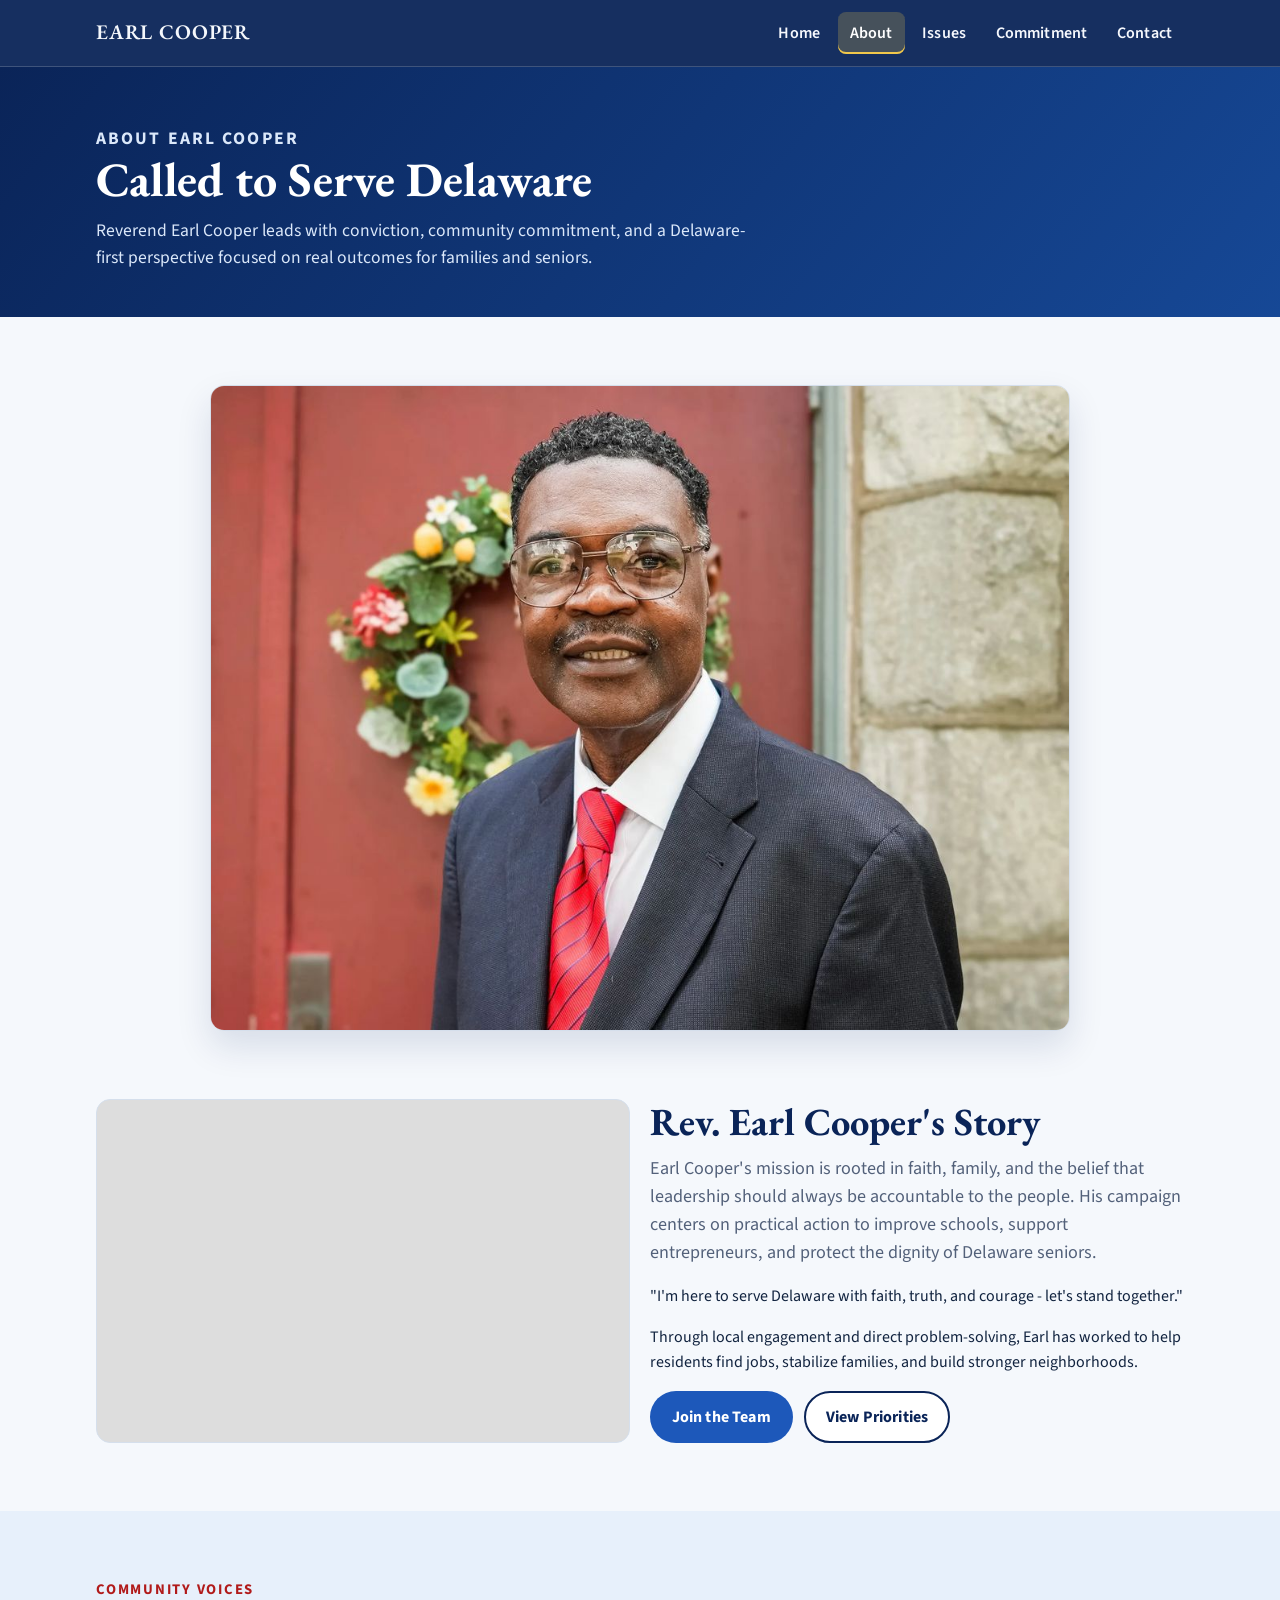
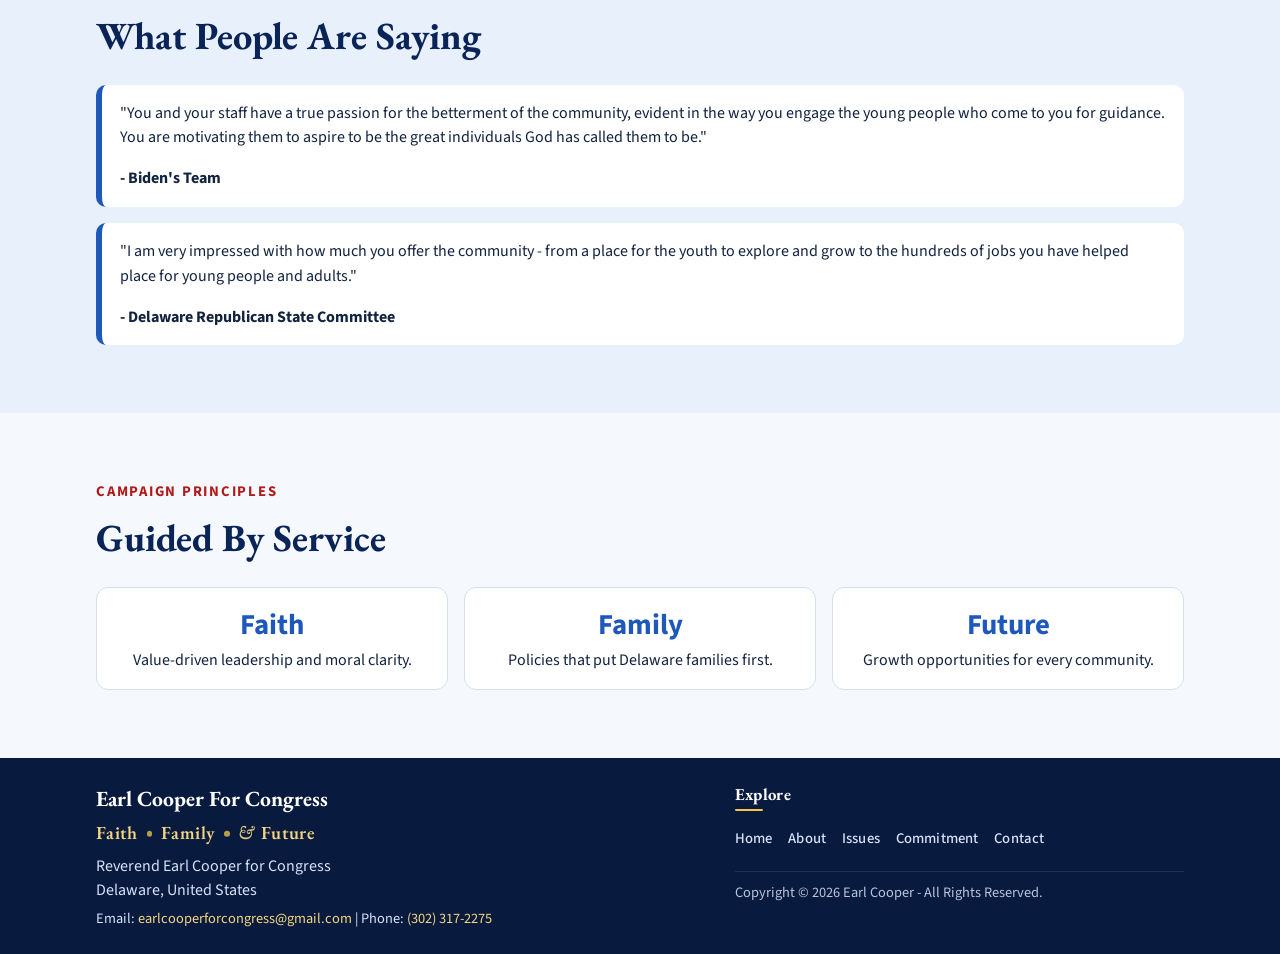
==== about.html @ 54c87af4 "Polish campaign UI hierarchy, nav, and cross-page consistency. Clarify the home hero brand signal, r" ====
<!doctype html>
<html lang="en">
  <head>
    <meta charset="utf-8">
    <meta name="viewport" content="width=device-width, initial-scale=1, viewport-fit=cover">
    <title>About Rev. Earl Cooper | Earl Cooper For Congress</title>
    <meta name="description" content="Learn about Reverend Earl Cooper and his community-driven leadership for Delaware.">
    <link rel="preconnect" href="https://fonts.googleapis.com">
    <link rel="preconnect" href="https://fonts.gstatic.com" crossorigin>
    <link href="https://fonts.googleapis.com/css2?family=EB+Garamond:wght@500;700&family=Source+Sans+3:wght@400;600;700&display=swap" rel="stylesheet">
    <link rel="stylesheet" href="assets/css/main.css?v=20260718">
  </head>
  <body>
    <a class="skip-link" href="#main-content">Skip to content</a>
    <header class="site-header">
      <div class="header-inner">
        <a class="brand" href="index.html">Earl Cooper</a>
        <button class="menu-toggle" type="button" data-menu-toggle aria-expanded="false" aria-controls="primary-nav" aria-label="Open menu">Menu</button>
        <nav class="site-nav" id="primary-nav" data-site-nav aria-label="Primary navigation">
          <ul>
            <li><a data-nav-link href="index.html">Home</a></li>
            <li><a data-nav-link href="about.html">About</a></li>
            <li><a data-nav-link href="issues.html">Issues</a></li>
            <li><a data-nav-link href="commitment.html">Commitment</a></li>
            <li><a data-nav-link href="contact.html">Contact</a></li>
          </ul>
        </nav>
      </div>
    </header>

    <main id="main-content">
      <section class="page-hero">
        <div class="container">
          <p class="eyebrow eyebrow-on-dark">About Earl Cooper</p>
          <h1>Called to Serve Delaware</h1>
          <p>
            Reverend Earl Cooper leads with conviction, community commitment, and a Delaware-first
            perspective focused on real outcomes for families and seniors.
          </p>
        </div>
      </section>

      <section class="section section-photo-highlight">
        <div class="container">
          <figure class="about-photo">
            <img src="assets/img/earl-hero.jpg" alt="Reverend Earl Cooper smiling at a campaign event in Delaware.">
          </figure>
        </div>
      </section>

      <section class="section">
        <div class="container split">
          <div class="image-panel">
            <iframe title="vimeo-player" src="https://player.vimeo.com/video/975505650?h=6923dcb0f4&amp;playsinline=1" width="640" height="360" frameborder="0" referrerpolicy="strict-origin-when-cross-origin" allow="autoplay; fullscreen; picture-in-picture; clipboard-write; encrypted-media; web-share" allowfullscreen></iframe>
          </div>
          <div>
            <h2>Rev. Earl Cooper's Story</h2>
            <p class="lead">
              Earl Cooper's mission is rooted in faith, family, and the belief that leadership should
              always be accountable to the people. His campaign centers on practical action to improve
              schools, support entrepreneurs, and protect the dignity of Delaware seniors.
            </p>
            <p>
              "I'm here to serve Delaware with faith, truth, and courage - let's stand together."
            </p>
            <p>
              Through local engagement and direct problem-solving, Earl has worked to help residents find
              jobs, stabilize families, and build stronger neighborhoods.
            </p>
            <div class="btn-row">
              <a class="btn btn-primary" href="contact.html">Join the Team</a>
              <a class="btn btn-outline" href="issues.html">View Priorities</a>
            </div>
          </div>
        </div>
      </section>

      <section class="section section-alt">
        <div class="container">
          <div class="section-header">
            <p class="eyebrow">Community Voices</p>
            <h2>What People Are Saying</h2>
          </div>
          <div class="quote-list">
            <article class="quote">
              <p>
                "You and your staff have a true passion for the betterment of the community, evident
                in the way you engage the young people who come to you for guidance. You are motivating
                them to aspire to be the great individuals God has called them to be."
              </p>
              <p><strong>- Biden's Team</strong></p>
            </article>
            <article class="quote">
              <p>
                "I am very impressed with how much you offer the community - from a place for the youth
                to explore and grow to the hundreds of jobs you have helped place for young people and adults."
              </p>
              <p><strong>- Delaware Republican State Committee</strong></p>
            </article>
          </div>
        </div>
      </section>

      <section class="section">
        <div class="container">
          <div class="section-header">
            <p class="eyebrow">Campaign Principles</p>
            <h2>Guided By Service</h2>
          </div>
          <div class="stats">
            <div class="stat">
              <strong>Faith</strong>
              Value-driven leadership and moral clarity.
            </div>
            <div class="stat">
              <strong>Family</strong>
              Policies that put Delaware families first.
            </div>
            <div class="stat">
              <strong>Future</strong>
              Growth opportunities for every community.
            </div>
          </div>
        </div>
      </section>
    </main>

    <footer class="site-footer">
      <div class="container footer-grid">
        <div>
          <h2>Earl Cooper For Congress</h2>
          <p class="footer-tagline tagline-wordmark" aria-label="Faith, Family, and Future">
            <span class="tagline-segment">Faith</span><span class="tagline-sep" aria-hidden="true"></span><span class="tagline-segment">Family</span><span class="tagline-sep" aria-hidden="true"></span><span class="tagline-segment"><span class="tagline-amp">&amp;</span> Future</span>
          </p>
          <p>Reverend Earl Cooper for Congress<br>Delaware, United States</p>
          <p class="small">Email: <a href="mailto:earlcooperforcongress@gmail.com">earlcooperforcongress@gmail.com</a> | Phone: <a href="tel:3023172275">(302) 317-2275</a></p>
        </div>
        <div class="footer-explore">
          <h3 class="footer-heading">Explore</h3>
          <nav class="footer-nav" aria-label="Footer">
            <a href="index.html">Home</a>
            <a href="about.html">About</a>
            <a href="issues.html">Issues</a>
            <a href="commitment.html">Commitment</a>
            <a href="contact.html">Contact</a>
          </nav>
          <p class="small footer-copyright">Copyright &copy; <span data-year></span> Earl Cooper - All Rights Reserved.</p>
        </div>
      </div>
    </footer>
    <script src="assets/js/main.js?v=20260718"></script>
  </body>
</html>
---- assets/css/main.css ----
:root {
  --color-navy: #0a2458;
  --color-blue: #1d58ba;
  --color-light-blue: #e7f0fb;
  --color-sky: #c3daef;
  --color-red: #b11a1a;
  --color-gold: #f2c84b;
  --color-ink: #11233f;
  --color-muted: #53617a;
  --color-bg: #f5f8fc;
  --color-surface: #ffffff;
  --color-border: #d5dfec;
  --shadow-soft: 0 16px 35px rgba(10, 36, 88, 0.12);
  --radius: 14px;
  --content-width: 1120px;
  /* Bar height below safe-area; used when header overlays the home video hero */
  --site-header-bar: 3.55rem;
}

*,
*::before,
*::after {
  box-sizing: border-box;
}

html {
  scroll-behavior: smooth;
}

@media (prefers-reduced-motion: reduce) {
  html {
    scroll-behavior: auto;
  }
}

body {
  margin: 0;
  font-family: "Source Sans 3", "Segoe UI", Arial, sans-serif;
  color: var(--color-ink);
  background: var(--color-bg);
  line-height: 1.55;
}

body.nav-open {
  overflow: hidden;
}

img {
  max-width: 100%;
  display: block;
}

a {
  color: var(--color-blue);
}

a:hover,
a:focus-visible {
  color: var(--color-red);
}

h1,
h2,
h3,
h4 {
  font-family: "EB Garamond", Georgia, serif;
  color: var(--color-navy);
  line-height: 1.15;
  margin-top: 0;
}

p {
  margin-top: 0;
}

.skip-link {
  position: absolute;
  left: -9999px;
  top: auto;
}

.skip-link:focus {
  left: 12px;
  top: 12px;
  padding: 10px 14px;
  background: var(--color-navy);
  color: #fff;
  border-radius: 8px;
  z-index: 1000;
}

.site-header {
  position: sticky;
  top: 0;
  z-index: 100;
  width: 100%;
  max-width: 100%;
  background: rgba(10, 36, 88, 0.95);
  backdrop-filter: blur(5px);
  border-bottom: 1px solid rgba(255, 255, 255, 0.18);
}

/* Home: header sits over the video so the hero truly fills the viewport edge-to-edge */
body.page-home .site-header {
  position: fixed;
  left: 0;
  right: 0;
  top: 0;
  padding-top: env(safe-area-inset-top, 0px);
}

body.page-home main {
  padding-top: 0;
}

body.page-home .video-hero-inner {
  padding-top: calc(env(safe-area-inset-top, 0px) + var(--site-header-bar));
}

.header-inner {
  position: relative;
  width: min(100%, var(--content-width));
  margin: 0 auto;
  padding: 0.75rem 1rem;
  display: flex;
  align-items: center;
  justify-content: space-between;
  gap: 1rem;
}

.brand {
  color: #f5f8fc;
  text-decoration: none;
  font-family: "EB Garamond", Georgia, serif;
  font-size: 1.3rem;
  font-weight: 600;
  letter-spacing: 0.04em;
  text-transform: uppercase;
  padding: 0.15rem 0;
  border-bottom: 2px solid transparent;
  transition:
    border-color 160ms ease-out,
    color 160ms ease-out,
    opacity 160ms ease-out;
}

.brand:hover,
.brand:focus-visible {
  color: #ffffff;
  border-bottom-color: rgba(245, 214, 128, 0.9);
  outline: none;
  opacity: 0.95;
}

.menu-toggle {
  display: none;
  border: 1px solid rgba(255, 255, 255, 0.3);
  background: rgba(255, 255, 255, 0.1);
  color: #fff;
  padding: 0.55rem 0.9rem;
  min-height: 2.75rem;
  min-width: 2.75rem;
  border-radius: 8px;
  font: inherit;
  font-weight: 600;
  cursor: pointer;
  transition:
    background-color 160ms ease,
    border-color 160ms ease;
}

.menu-toggle:hover,
.menu-toggle:focus-visible {
  background: rgba(255, 255, 255, 0.2);
  border-color: rgba(255, 255, 255, 0.55);
  outline: none;
}

.menu-toggle:focus-visible {
  outline: 2px solid var(--color-gold);
  outline-offset: 2px;
}

.site-nav ul {
  margin: 0;
  padding: 0;
  list-style: none;
  display: flex;
  gap: 0.35rem;
  flex-wrap: wrap;
}

.site-nav a {
  color: #f6f8fd;
  text-decoration: none;
  padding: 0.55rem 0.75rem;
  min-height: 2.5rem;
  display: inline-flex;
  align-items: center;
  border-radius: 8px;
  font-weight: 600;
  letter-spacing: 0.01em;
  transition: background-color 160ms ease, color 160ms ease;
}

.site-nav a:hover,
.site-nav a:focus-visible {
  background: rgba(255, 255, 255, 0.18);
  color: #fff;
  outline: none;
}

.site-nav a:focus-visible {
  outline: 2px solid var(--color-gold);
  outline-offset: 2px;
}

.site-nav a[aria-current="page"] {
  background: rgba(242, 200, 75, 0.22);
  color: #fff;
  box-shadow: inset 0 -2px 0 var(--color-gold);
}

.container {
  width: min(100%, var(--content-width));
  margin: 0 auto;
  padding: 0 1rem;
}

.video-hero {
  position: relative;
  min-height: 100vh;
  min-height: 100dvh;
  display: grid;
  place-items: center;
  overflow: hidden;
  isolation: isolate;
  color: #fff;
  background: linear-gradient(140deg, rgba(6, 20, 50, 0.78), rgba(10, 38, 82, 0.56) 46%, rgba(118, 26, 26, 0.44));
}

.video-hero.is-fallback {
  background:
    linear-gradient(140deg, rgba(6, 20, 50, 0.72), rgba(10, 38, 82, 0.5) 46%, rgba(118, 26, 26, 0.38)),
    url("https://img1.wsimg.com/isteam/ip/7aca911b-c59e-40e2-817f-d52fc576a9c3/DSC01119.jpeg/:/rs=w:1800,h:1100") center 24%/cover no-repeat;
}

.video-hero-media-stack {
  position: absolute;
  inset: 0;
  width: 100%;
  height: 100%;
  z-index: 0;
  transform: translate3d(0, var(--video-hero-parallax-y, 0px), 0) scale(1.28);
  transform-origin: center center;
  will-change: transform;
  backface-visibility: hidden;
}

.video-hero-media-stack .video-hero-media {
  position: absolute;
  inset: 0;
  width: 100%;
  height: 100%;
  object-fit: cover;
  object-position: center 26%;
  opacity: 0;
  transition: opacity 520ms ease-in-out;
  pointer-events: none;
}

.video-hero-media-stack .video-hero-media.is-hero-base {
  z-index: 1;
}

.video-hero-media-stack .video-hero-media.is-hero-top {
  z-index: 2;
}

.video-hero-media-stack .video-hero-media.is-hero-visible {
  opacity: 1;
}

.video-hero-overlay {
  position: absolute;
  inset: 0;
  background:
    linear-gradient(
      180deg,
      rgba(6, 16, 40, 0.72) 0%,
      rgba(8, 24, 56, 0.55) 38%,
      rgba(10, 28, 62, 0.78) 100%
    ),
    linear-gradient(140deg, rgba(6, 20, 50, 0.55), rgba(118, 26, 26, 0.35) 72%);
}

.video-hero-inner {
  position: relative;
  z-index: 1;
  width: min(100%, 920px);
  padding: 0 1rem 1.5rem;
  text-align: center;
}

.video-hero-name {
  margin: 0 0 0.35rem;
  font-family: "EB Garamond", Georgia, serif;
  font-size: clamp(2.85rem, 9vw, 5.4rem);
  font-weight: 700;
  line-height: 0.95;
  letter-spacing: 0.01em;
  color: #ffffff;
  text-shadow:
    0 2px 4px rgba(9, 20, 46, 0.65),
    0 14px 40px rgba(0, 0, 0, 0.45);
}

.video-hero-office {
  margin: 0 0 1rem;
  font-family: "Source Sans 3", "Segoe UI", Arial, sans-serif;
  font-size: clamp(0.95rem, 2vw, 1.15rem);
  font-weight: 700;
  letter-spacing: 0.14em;
  text-transform: uppercase;
  color: #f5d680;
  text-shadow: 0 1px 3px rgba(9, 20, 46, 0.55);
}

.video-hero-tagline {
  margin: 0 0 0.75rem;
  font-family: "EB Garamond", Georgia, serif;
  font-size: clamp(1.45rem, 3.2vw, 2.05rem);
  font-weight: 600;
  line-height: 1.2;
  letter-spacing: 0.02em;
  color: #fff8dc;
  text-shadow: 0 2px 8px rgba(9, 20, 46, 0.5);
}

.video-hero-subtitle {
  margin: 0 auto;
  max-width: 36rem;
  color: #e3ecfc;
  font-size: clamp(1.02rem, 2vw, 1.2rem);
  line-height: 1.5;
  text-shadow: 0 1px 4px rgba(9, 20, 46, 0.45);
}

.video-hero-actions {
  justify-content: center;
  margin-top: 1.5rem;
  gap: 0.85rem;
}

@media (prefers-reduced-motion: reduce) {
  .video-hero-media-stack .video-hero-media {
    transition: none;
  }
}

.hero {
  position: relative;
  color: #fff;
  background:
    linear-gradient(130deg, rgba(9, 30, 68, 0.95) 0%, rgba(14, 52, 111, 0.92) 55%, rgba(177, 26, 26, 0.78) 100%);
}

.hero-inner {
  width: min(100%, var(--content-width));
  margin: 0 auto;
  padding: 4.2rem 1rem 4rem;
  display: grid;
  grid-template-columns: 1.4fr 1fr;
  gap: 2rem;
  align-items: end;
}

.hero h1 {
  color: #fff;
  font-size: clamp(2rem, 4vw, 3.4rem);
  margin-bottom: 1rem;
}

.hero p {
  font-size: clamp(1rem, 1.8vw, 1.3rem);
  max-width: 42rem;
}

.hero-panel {
  background: rgba(9, 24, 53, 0.75);
  border: 1px solid rgba(255, 255, 255, 0.25);
  padding: 1.2rem;
  border-radius: var(--radius);
  box-shadow: var(--shadow-soft);
}

.hero-panel h2 {
  color: #fff;
  font-size: 1.4rem;
  margin-bottom: 0.8rem;
}

.hero-panel p {
  margin-bottom: 1rem;
  color: #dce8fb;
}

.quote-band {
  position: relative;
  color: #fff;
  background:
    linear-gradient(130deg, rgba(9, 30, 68, 0.96) 0%, rgba(14, 52, 111, 0.93) 55%, rgba(140, 28, 28, 0.82) 100%);
  padding: 3.5rem 0;
}

.quote-band-inner {
  max-width: 44rem;
  text-align: center;
}

.quote-band-quote {
  margin: 0 0 1.5rem;
  padding: 0;
  border: 0;
}

.quote-band-quote p {
  margin: 0 0 1rem;
  font-family: "EB Garamond", Georgia, serif;
  font-size: clamp(1.25rem, 2.4vw, 1.65rem);
  line-height: 1.4;
  color: #f4f7fd;
}

.quote-band-quote footer {
  font-family: "Source Sans 3", "Segoe UI", Arial, sans-serif;
  font-size: 0.98rem;
  font-weight: 600;
  letter-spacing: 0.04em;
  color: #f5d680;
}

.quote-band .btn-ghost {
  margin-inline: auto;
}

.btn-row {
  display: flex;
  gap: 0.7rem;
  flex-wrap: wrap;
}

.btn {
  display: inline-flex;
  align-items: center;
  justify-content: center;
  border: 2px solid transparent;
  border-radius: 999px;
  padding: 0.75rem 1.25rem;
  min-height: 2.75rem;
  font: inherit;
  font-weight: 700;
  text-decoration: none;
  letter-spacing: 0.01em;
  cursor: pointer;
  transition:
    transform 0.22s cubic-bezier(0.22, 1, 0.36, 1),
    box-shadow 0.22s cubic-bezier(0.22, 1, 0.36, 1),
    background-color 0.22s ease,
    border-color 0.22s ease,
    color 0.22s ease;
}

.btn:focus-visible {
  outline: 2px solid var(--color-gold);
  outline-offset: 3px;
}

@media (prefers-reduced-motion: reduce) {
  .btn {
    transition: background-color 0.18s ease, border-color 0.18s ease, color 0.18s ease;
  }
}

.btn-primary {
  background: var(--color-blue);
  color: #fff;
}

.btn-primary:hover,
.btn-primary:focus-visible {
  background: var(--color-red);
  color: #fff;
}

.btn-ghost {
  border-color: rgba(255, 255, 255, 0.7);
  color: #fff;
}

.btn-ghost:hover,
.btn-ghost:focus-visible {
  border-color: #fff;
  background: rgba(255, 255, 255, 0.15);
  color: #fff;
}

.btn-outline {
  border-color: var(--color-navy);
  color: var(--color-navy);
  background: #fff;
}

.btn-outline:hover,
.btn-outline:focus-visible {
  border-color: var(--color-red);
  color: var(--color-red);
}

@media (hover: hover) and (pointer: fine) and (prefers-reduced-motion: no-preference) {
  .btn:hover,
  .btn:focus-visible {
    transform: translateY(-2px);
    box-shadow: 0 8px 20px rgba(10, 36, 88, 0.18);
  }

  .btn:active {
    transform: translateY(0);
    box-shadow: 0 3px 10px rgba(10, 36, 88, 0.12);
    transition-duration: 0.1s;
  }
}

.section {
  padding: 4.25rem 0;
}

.section-alt {
  background: var(--color-light-blue);
}

.section-header {
  max-width: 52rem;
  margin-bottom: 1.75rem;
}

.eyebrow {
  text-transform: uppercase;
  letter-spacing: 0.12em;
  color: var(--color-red);
  font-weight: 700;
  margin-bottom: 0.65rem;
  font-size: 0.92rem;
}

.eyebrow-on-dark {
  color: #f5d680;
}

.section h2 {
  font-size: clamp(1.8rem, 3vw, 2.6rem);
  margin-bottom: 0.7rem;
}

.lead {
  font-size: 1.13rem;
  color: var(--color-muted);
}

.card-grid {
  display: grid;
  grid-template-columns: repeat(3, minmax(0, 1fr));
  gap: 1rem;
}

.card {
  background: var(--color-surface);
  border: 1px solid var(--color-border);
  border-radius: var(--radius);
  box-shadow: var(--shadow-soft);
  padding: 1.35rem 1.3rem;
  display: flex;
  flex-direction: column;
  gap: 0.7rem;
}

a.card {
  text-decoration: none;
  color: inherit;
  cursor: pointer;
}

a.card:hover,
a.card:focus-visible {
  color: inherit;
}

a.card:focus-visible {
  outline: 3px solid rgba(29, 88, 186, 0.45);
  outline-offset: 3px;
}

#protect-our-kids,
#community-small-business,
#senior-access {
  scroll-margin-top: calc(var(--site-header-bar) + 1rem);
}

.card-link-cue {
  margin-top: auto;
  padding-top: 0.35rem;
  font-weight: 700;
  font-size: 0.95rem;
  color: var(--color-blue);
}

a.card:hover .card-link-cue,
a.card:focus-visible .card-link-cue {
  color: var(--color-red);
}

.card p {
  color: var(--color-muted);
  margin-bottom: 0.2rem;
}

.card ul {
  margin: 0.25rem 0 0;
  padding-left: 1.15rem;
  color: var(--color-muted);
}

.card li + li {
  margin-top: 0.35rem;
}

.card-accent-blue,
.card-accent-red,
.card-accent-gold {
  border-top: 4px solid var(--color-navy);
}

.card-accent-red {
  border-top-color: var(--color-red);
}

.card-accent-blue {
  border-top-color: var(--color-blue);
}

.card-accent-gold {
  border-top-color: var(--color-gold);
}

.card-grid > .card {
  transition:
    transform 0.24s cubic-bezier(0.22, 1, 0.36, 1),
    box-shadow 0.24s cubic-bezier(0.22, 1, 0.36, 1);
}

@media (prefers-reduced-motion: reduce) {
  .card-grid > .card {
    transition: none;
  }
}

@media (hover: hover) and (pointer: fine) and (prefers-reduced-motion: no-preference) {
  .card-grid > .card:hover {
    transform: translateY(-6px);
    box-shadow: 0 22px 48px rgba(10, 36, 88, 0.18);
  }
}

.split {
  display: grid;
  grid-template-columns: 1fr 1fr;
  gap: 1.2rem;
  align-items: stretch;
}

.split-stack {
  display: flex;
  flex-direction: column;
  gap: 2rem;
}

.split-stack-copy {
  max-width: 52rem;
}

.split-stack-gallery {
  width: 100%;
}

.image-panel {
  border-radius: var(--radius);
  overflow: hidden;
  border: 1px solid var(--color-border);
  min-height: 260px;
  background: #ddd;
}

.image-panel img {
  width: 100%;
  height: 100%;
  object-fit: cover;
}

.image-panel-duo {
  min-height: 0;
}

.image-panel-duo .image-panel-grid {
  display: grid;
  grid-template-columns: 1fr 1fr;
  gap: 0.65rem;
}

.image-panel-duo .image-panel-grid img {
  width: 100%;
  aspect-ratio: 532 / 710;
  height: auto;
  object-fit: cover;
  display: block;
}

@media (max-width: 640px) {
  .image-panel-duo .image-panel-grid {
    grid-template-columns: 1fr;
  }
}

.image-panel iframe {
  width: 100%;
  height: 100%;
  min-height: 200px;
  border: 0;
  display: block;
}

.quote-list {
  display: grid;
  gap: 1rem;
}

.quote {
  background: #fff;
  border-left: 6px solid var(--color-blue);
  border-radius: 10px;
  padding: 1rem 1.1rem;
}

.quote p:last-child {
  margin-bottom: 0;
}

.cta-band {
  background:
    linear-gradient(130deg, rgba(9, 30, 68, 0.95) 0%, rgba(14, 52, 111, 0.92) 55%, rgba(177, 26, 26, 0.78) 100%);
  color: var(--color-ink);
}

.cta-band h2 {
  color: rgba(255, 255, 255, 1);
}

.cta-band p {
  color: rgba(220, 232, 251, 1);
}

.cta-band .eyebrow {
  color: rgba(248, 207, 115, 1);
}

.section-video {
  background: radial-gradient(circle at top, #264d8f 0, #0d1834 55%, #0a1222 100%);
  padding: 0;
}

.section-video .video-inner {
  width: 100%;
  max-width: none;
  padding: 3.5rem 0 3.8rem;
}

.section-video .section-header {
  text-align: center;
  margin: 0 auto 1.8rem;
  padding: 0 1.2rem;
}

.section-video .section-header h2 {
  color: #ffffff;
}

.section-video .section-header .eyebrow {
  color: #f2c84b;
}

.video-embed {
  padding: 0 0.5rem;
}

.video-embed-inner {
  position: relative;
  width: min(100%, 1160px);
  margin: 0 auto;
  border-radius: 22px;
  overflow: hidden;
  box-shadow: 0 26px 60px rgba(0, 0, 0, 0.55);
}

.video-embed-inner::before {
  content: "";
  display: block;
  padding-top: 56.25%;
}

.video-embed-inner iframe {
  position: absolute;
  inset: 0;
  display: block;
  width: 100%;
  height: 100%;
  border: 0;
}

.form-card {
  background: #fff;
  border: 1px solid var(--color-border);
  border-radius: var(--radius);
  padding: 1.35rem 1.3rem;
  box-shadow: var(--shadow-soft);
}

.form-card h2 {
  margin-bottom: 1rem;
  font-size: clamp(1.45rem, 2.5vw, 1.75rem);
}

label {
  display: block;
  font-weight: 600;
  margin-bottom: 0.45rem;
  color: var(--color-navy);
}

input,
textarea,
select {
  width: 100%;
  border: 1px solid #b9c9e1;
  border-radius: 10px;
  padding: 0.78rem 0.85rem;
  min-height: 2.75rem;
  font: inherit;
  margin-bottom: 0.95rem;
  background: #fff;
  transition: border-color 160ms ease, box-shadow 160ms ease;
}

textarea {
  min-height: 140px;
  resize: vertical;
}

input:focus-visible,
textarea:focus-visible,
select:focus-visible {
  border-color: var(--color-blue);
  outline: 3px solid rgba(29, 88, 186, 0.2);
}

.form-note {
  color: var(--color-muted);
  font-size: 0.95rem;
}

.list-clean {
  list-style: none;
  margin: 0;
  padding: 0;
  display: grid;
  gap: 0.8rem;
}

ul.list-clean > li::marker {
  content: none;
  font-size: 0;
}

ul.list-clean > li {
  list-style-type: none;
}

ul.list-clean > li,
dl.list-clean > div {
  background: #fff;
  border: 1px solid var(--color-border);
  border-radius: 10px;
  padding: 0.8rem 0.9rem;
}

dl.list-clean dt {
  font-weight: 700;
  color: var(--color-navy);
  margin: 0 0 0.2rem;
}

dl.list-clean dd {
  margin: 0;
}

.list-clean a {
  text-decoration: none;
  text-underline-offset: 3px;
}

.list-clean a:hover,
.list-clean a:focus-visible {
  text-decoration: underline;
}

/* --- Image carousel (e.g. commitment gallery) --- */

.media-carousel {
  position: relative;
  width: 100%;
  max-width: 100%;
}

.media-carousel-nav {
  position: absolute;
  top: 50%;
  transform: translateY(-50%);
  z-index: 2;
  display: inline-flex;
  align-items: center;
  justify-content: center;
  width: 2.2rem;
  height: 2.2rem;
  padding: 0;
  border-radius: 999px;
  border: 1px solid rgba(10, 36, 88, 0.1);
  background: rgba(255, 255, 255, 0.92);
  backdrop-filter: blur(8px);
  -webkit-backdrop-filter: blur(8px);
  color: var(--color-navy);
  font-size: 1.25rem;
  font-weight: 600;
  line-height: 1;
  cursor: pointer;
  opacity: 1;
  box-shadow: 0 2px 10px rgba(10, 36, 88, 0.06);
  transition:
    opacity 0.28s ease,
    background-color 0.2s ease,
    border-color 0.2s ease,
    color 0.2s ease,
    box-shadow 0.2s ease;
}

.media-carousel-nav--prev {
  left: 0.55rem;
}

.media-carousel-nav--next {
  right: 0.55rem;
}

@media (hover: hover) and (pointer: fine) {
  .media-carousel:not(:hover):not(:focus-within) .media-carousel-nav {
    opacity: 0;
  }

  .media-carousel:hover .media-carousel-nav,
  .media-carousel:focus-within .media-carousel-nav {
    opacity: 1;
  }
}

@media (pointer: coarse) {
  .media-carousel .media-carousel-nav {
    opacity: 1;
  }
}

.media-carousel-nav:hover {
  background: #fff;
  border-color: rgba(10, 36, 88, 0.18);
  color: var(--color-blue);
  box-shadow: 0 3px 14px rgba(10, 36, 88, 0.1);
}

.media-carousel-nav:focus-visible {
  background: #fff;
  border-color: rgba(10, 36, 88, 0.18);
  color: var(--color-blue);
  box-shadow: 0 3px 14px rgba(10, 36, 88, 0.1);
  outline: 2px solid rgba(29, 88, 186, 0.45);
  outline-offset: 2px;
}

.media-carousel-viewport {
  min-width: 0;
  min-height: 0;
  width: 100%;
  overflow: hidden;
  box-sizing: border-box;
  border-radius: var(--radius);
  border: 1px solid rgba(10, 36, 88, 0.08);
  background: rgba(255, 255, 255, 0.65);
  box-shadow: 0 1px 3px rgba(10, 36, 88, 0.04);
  aspect-ratio: 16 / 10;
  max-height: min(72vh, 560px);
  min-height: min(200px, 40vw);
  position: relative;
  display: flex;
  flex-direction: column;
}

.media-carousel-track {
  display: flex;
  flex: 1 1 auto;
  min-height: 0;
  min-width: 0;
  height: 100%;
  list-style: none;
  margin: 0;
  padding: 0;
  will-change: transform;
  transition: transform 0.55s cubic-bezier(0.22, 1, 0.36, 1);
}

.media-carousel-track.media-carousel-track--instant {
  transition: none;
}

@media (prefers-reduced-motion: reduce) {
  .media-carousel-track {
    transition: none;
  }
}

.media-carousel-slide {
  flex-shrink: 0;
  align-self: stretch;
  height: 100%;
  min-height: 0;
  min-width: 0;
  box-sizing: border-box;
  display: flex;
  flex-direction: row;
  align-items: stretch;
  justify-content: center;
  padding: clamp(0.35rem, 1.2vw, 0.65rem) clamp(0.45rem, 1.5vw, 0.85rem);
}

.media-carousel-figure {
  margin: 0;
  flex: 1 1 auto;
  width: 100%;
  min-width: 0;
  min-height: 0;
  max-width: 100%;
  max-height: 100%;
  display: flex;
  align-items: center;
  justify-content: center;
}

.media-carousel-figure img {
  display: block;
  max-width: 100%;
  max-height: 100%;
  width: auto;
  height: auto;
  min-width: 0;
  min-height: 0;
  object-fit: contain;
  object-position: center;
  border-radius: calc(var(--radius) - 4px);
}

.media-carousel-nav:disabled {
  opacity: 0.25;
  cursor: not-allowed;
}

.media-carousel--empty .media-carousel-nav {
  display: none;
}

.media-carousel-slide--empty {
  display: flex;
  align-items: center;
  justify-content: center;
  padding: 1.5rem 1rem;
}

.media-carousel-empty {
  margin: 0;
  max-width: 36rem;
  text-align: center;
  color: var(--color-muted);
  font-size: 0.98rem;
  line-height: 1.5;
}

/* Optional dot strip (omit [data-carousel-dots] in HTML to disable) */
.media-carousel-dots {
  display: flex;
  flex-wrap: wrap;
  align-items: center;
  justify-content: center;
  gap: 0.45rem;
  margin-top: 0.5rem;
}

.media-carousel-dot {
  width: 0.65rem;
  height: 0.65rem;
  padding: 0;
  border-radius: 999px;
  border: 2px solid var(--color-navy);
  background: transparent;
  cursor: pointer;
  transition: background-color 0.18s ease, transform 0.18s ease;
}

.media-carousel-dot[aria-current="true"] {
  background: var(--color-navy);
  transform: scale(1.15);
}

.media-carousel-dot:hover,
.media-carousel-dot:focus-visible {
  outline: none;
  border-color: var(--color-red);
}

.page-hero {
  background: linear-gradient(130deg, var(--color-navy), #164896);
  color: #fff;
  padding: 3.6rem 0 2.85rem;
}

.page-hero h1 {
  color: #fff;
  margin-bottom: 0.6rem;
  font-size: clamp(2rem, 4vw, 3rem);
}

.page-hero p {
  color: #dbe8fa;
  max-width: 42rem;
  font-size: 1.1rem;
  margin-bottom: 0;
}

.section-photo-highlight {
  padding-bottom: 0;
}

.about-photo {
  margin: 0 auto;
  max-width: 860px;
  border-radius: var(--radius);
  overflow: hidden;
  border: 1px solid var(--color-border);
  box-shadow: var(--shadow-soft);
  background: var(--color-surface);
}

.about-photo img {
  width: 100%;
  aspect-ratio: 4 / 3;
  object-fit: cover;
}

.about-photo figcaption {
  padding: 0.8rem 1rem;
  color: var(--color-muted);
  font-weight: 600;
}

.stats {
  display: grid;
  grid-template-columns: repeat(3, minmax(0, 1fr));
  gap: 1rem;
}

.stat {
  border-radius: 12px;
  background: #fff;
  border: 1px solid var(--color-border);
  padding: 1rem;
  text-align: center;
}

.stat strong {
  display: block;
  font-size: 1.8rem;
  color: var(--color-blue);
}

.site-footer {
  background: #081a3e;
  color: #d7e3fb;
  padding: 1.65rem 0 1.15rem;
}

.site-footer a {
  color: #f5d680;
  text-decoration: none;
  text-underline-offset: 3px;
}

.site-footer a:hover,
.site-footer a:focus-visible {
  color: #fff;
  text-decoration: underline;
  outline: none;
}

.site-footer h2 {
  color: #fff;
  margin: 0 0 0.45rem;
  font-size: clamp(1.15rem, 2.2vw, 1.35rem);
  line-height: 1.25;
}

.site-footer p {
  margin: 0.4rem 0;
  line-height: 1.5;
}

.site-footer .footer-tagline {
  margin: 0.25rem 0 0.45rem;
}

.tagline-wordmark {
  display: flex;
  flex-wrap: wrap;
  align-items: baseline;
  gap: 0.35rem 0.55rem;
  font-family: "EB Garamond", Georgia, serif;
  font-size: 1.15rem;
  font-weight: 600;
  letter-spacing: 0.02em;
  color: #f5d680;
  line-height: 1.3;
}

.tagline-sep {
  display: inline-block;
  width: 0.35rem;
  height: 0.35rem;
  border-radius: 50%;
  background: rgba(242, 200, 75, 0.75);
  vertical-align: middle;
  transform: translateY(-0.12em);
}

.tagline-amp {
  font-style: italic;
  font-weight: 500;
  opacity: 0.92;
  margin-right: 0.15em;
}

.footer-explore {
  display: flex;
  flex-direction: column;
  align-items: flex-start;
  gap: 0.35rem;
}

.site-footer .footer-copyright {
  margin: 0.65rem 0 0;
  padding-top: 0.65rem;
  border-top: 1px solid rgba(255, 255, 255, 0.1);
  width: 100%;
  color: rgba(215, 227, 251, 0.85);
}

.footer-grid {
  display: grid;
  grid-template-columns: minmax(0, 1.35fr) minmax(0, 1fr);
  gap: 1rem 2rem;
  align-items: start;
}

.footer-heading {
  color: #fff;
  font-family: "EB Garamond", Georgia, serif;
  font-size: 1.05rem;
  font-weight: 700;
  letter-spacing: 0.02em;
  margin: 0 0 0.5rem;
  padding-bottom: 0.45rem;
  position: relative;
}

.footer-heading::after {
  content: "";
  position: absolute;
  left: 0;
  bottom: 0;
  width: 1.75rem;
  height: 2px;
  background: var(--color-gold);
  border-radius: 2px;
}

.footer-nav {
  display: flex;
  flex-direction: row;
  flex-wrap: wrap;
  align-items: center;
  gap: 0.45rem 1rem;
}

.footer-nav a {
  color: #d7e3fb;
  text-decoration: none;
  font-size: 0.92rem;
  font-weight: 500;
  letter-spacing: 0.01em;
  padding: 0.22rem 0;
  display: inline-flex;
  align-items: center;
  transition: color 0.18s ease;
}

.footer-nav a::before {
  content: "";
  width: 0;
  height: 1px;
  background: var(--color-gold);
  margin-right: 0;
  transition: width 0.2s ease, margin-right 0.2s ease;
}

.footer-nav a:hover,
.footer-nav a:focus-visible {
  color: #fff;
  outline: none;
}

.footer-nav a:hover::before,
.footer-nav a:focus-visible::before {
  width: 0.85rem;
  margin-right: 0.5rem;
}

.small {
  font-size: 0.9rem;
}

.sr-only {
  position: absolute;
  width: 1px;
  height: 1px;
  padding: 0;
  margin: -1px;
  overflow: hidden;
  clip: rect(0, 0, 0, 0);
  white-space: nowrap;
  border: 0;
}

@media (max-width: 960px) {
  .hero-inner,
  .split,
  .footer-grid {
    grid-template-columns: 1fr;
  }

  .image-panel:has(iframe) {
    aspect-ratio: 16 / 9;
    min-height: 0;
  }

  .card-grid,
  .stats {
    grid-template-columns: repeat(2, minmax(0, 1fr));
  }
}

@media (max-width: 760px) {
  .menu-toggle {
    display: inline-flex;
    align-items: center;
    justify-content: center;
  }

  .site-header {
    position: sticky;
  }

  body.page-home .site-header {
    position: fixed;
  }

  .site-nav {
    position: absolute;
    top: calc(100% + 0.35rem);
    right: 0.8rem;
    left: 0.8rem;
    background: #0a2458;
    border: 1px solid rgba(255, 255, 255, 0.2);
    border-radius: 12px;
    box-shadow: var(--shadow-soft);
    padding: 0.55rem;
    display: none;
    max-height: min(70vh, 28rem);
    overflow-y: auto;
  }

  .site-nav.open {
    display: block;
  }

  .site-nav ul {
    flex-direction: column;
    gap: 0.2rem;
  }

  .site-nav a {
    display: flex;
    width: 100%;
    min-height: 2.75rem;
  }

  .video-hero {
    min-height: 100vh;
    min-height: 100dvh;
  }

  .video-hero-media-stack .video-hero-media {
    object-position: center 22%;
  }

  .video-hero-actions {
    justify-content: flex-start;
  }

  .video-hero-inner {
    text-align: left;
    padding-bottom: 2rem;
  }

  .video-hero-name {
    font-size: clamp(2.6rem, 12vw, 3.6rem);
  }

  .quote-band {
    padding: 2.8rem 0;
  }

  .quote-band-inner {
    text-align: left;
  }

  .quote-band .btn-ghost {
    margin-inline: 0;
  }

  .hero-inner {
    padding-top: 2.8rem;
  }

  .card-grid,
  .stats {
    grid-template-columns: 1fr;
  }

  .section {
    padding: 3.2rem 0;
  }

  .page-hero {
    padding: 3rem 0 2.4rem;
  }
}
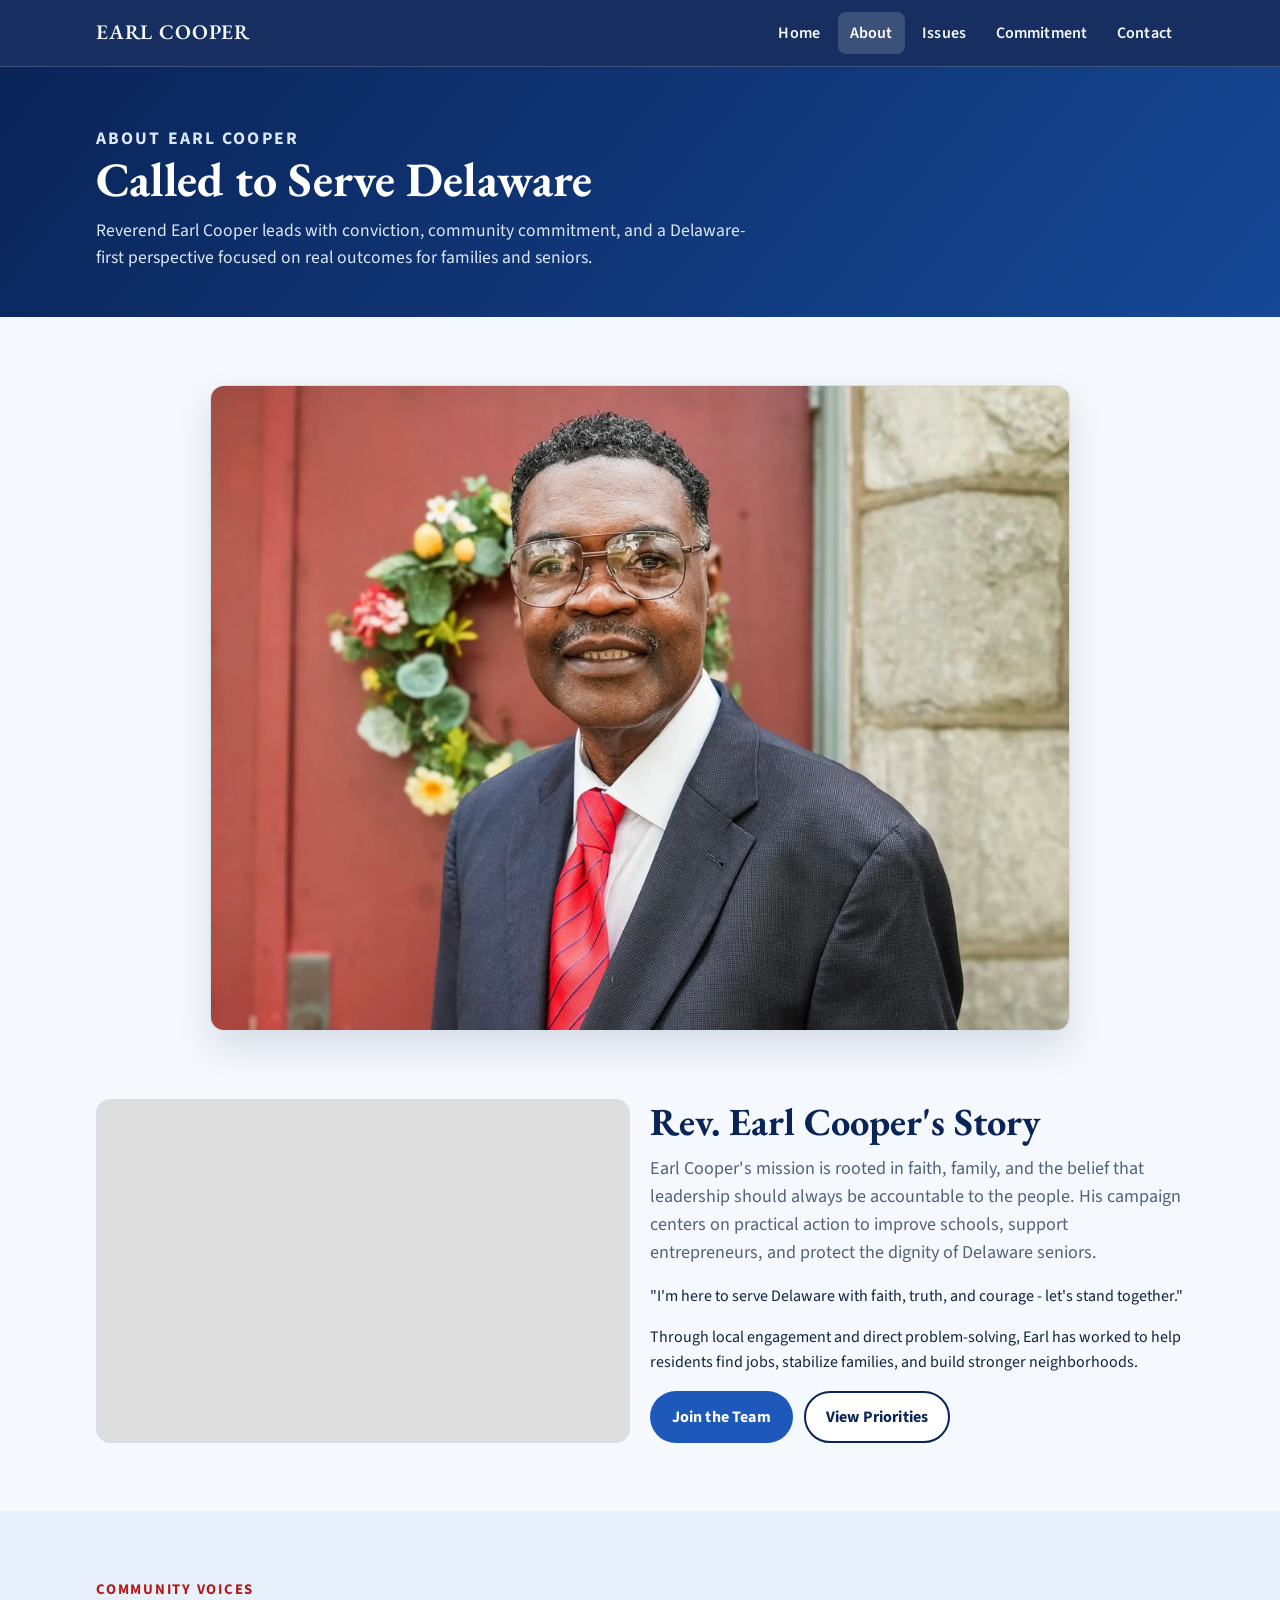
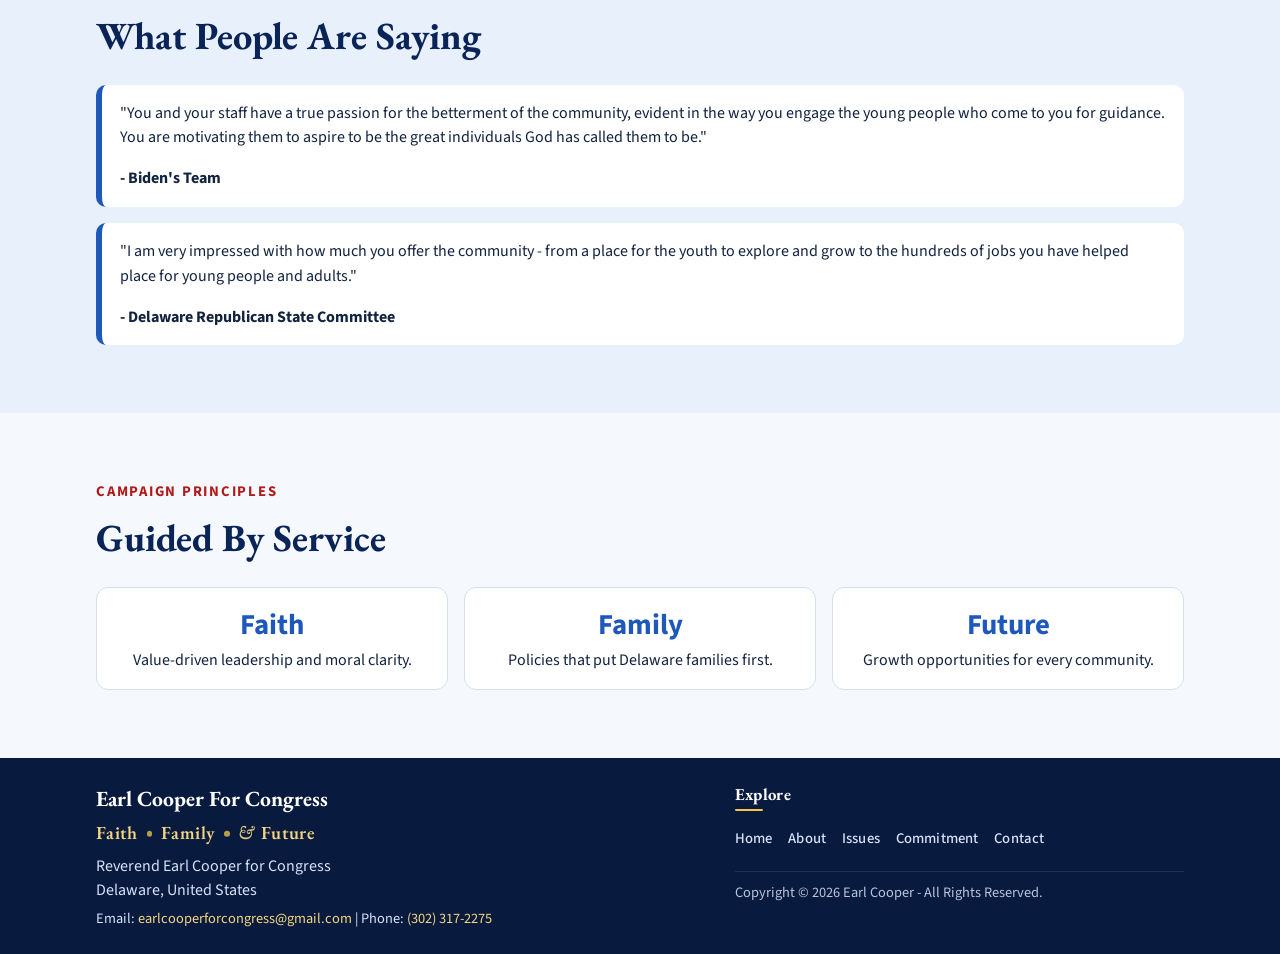
==== commit a49c1dfb: "Restore pre-polish video hero and simplify nav current state. Bring back the gold brand eyebrow with" ====
--- a/about.html
+++ b/about.html
@@ -8,7 +8,7 @@
     <link rel="preconnect" href="https://fonts.googleapis.com">
     <link rel="preconnect" href="https://fonts.gstatic.com" crossorigin>
     <link href="https://fonts.googleapis.com/css2?family=EB+Garamond:wght@500;700&family=Source+Sans+3:wght@400;600;700&display=swap" rel="stylesheet">
-    <link rel="stylesheet" href="assets/css/main.css?v=20260718">
+    <link rel="stylesheet" href="assets/css/main.css?v=20260718b">
   </head>
   <body>
     <a class="skip-link" href="#main-content">Skip to content</a>
@@ -148,6 +148,6 @@
         </div>
       </div>
     </footer>
-    <script src="assets/js/main.js?v=20260718"></script>
+    <script src="assets/js/main.js?v=20260718b"></script>
   </body>
 </html>
--- a/assets/css/main.css
+++ b/assets/css/main.css
@@ -211,14 +211,13 @@
 }
 
 .site-nav a:focus-visible {
-  outline: 2px solid var(--color-gold);
+  outline: 2px solid rgba(255, 255, 255, 0.85);
   outline-offset: 2px;
 }
 
 .site-nav a[aria-current="page"] {
-  background: rgba(242, 200, 75, 0.22);
-  color: #fff;
-  box-shadow: inset 0 -2px 0 var(--color-gold);
+  background: rgba(255, 255, 255, 0.16);
+  color: #fff;
 }
 
 .container {
@@ -285,70 +284,53 @@
   position: absolute;
   inset: 0;
   background:
-    linear-gradient(
-      180deg,
-      rgba(6, 16, 40, 0.72) 0%,
-      rgba(8, 24, 56, 0.55) 38%,
-      rgba(10, 28, 62, 0.78) 100%
-    ),
-    linear-gradient(140deg, rgba(6, 20, 50, 0.55), rgba(118, 26, 26, 0.35) 72%);
+    linear-gradient(140deg, rgba(6, 20, 50, 0.78), rgba(10, 38, 82, 0.56) 46%, rgba(118, 26, 26, 0.48)),
+    radial-gradient(circle at 50% 18%, rgba(242, 200, 75, 0.2), rgba(242, 200, 75, 0) 44%);
 }
 
 .video-hero-inner {
   position: relative;
   z-index: 1;
   width: min(100%, 920px);
-  padding: 0 1rem 1.5rem;
+  padding: 0 1rem;
   text-align: center;
 }
 
-.video-hero-name {
-  margin: 0 0 0.35rem;
+.video-hero-brand {
+  margin: 0 0 0.65rem;
+  font-family: "Source Sans 3", "Segoe UI", Arial, sans-serif;
+  font-size: clamp(0.95rem, 2vw, 1.15rem);
+  font-weight: 700;
+  letter-spacing: 0.12em;
+  text-transform: uppercase;
+  color: #f8cf73;
+  text-shadow: 0 1px 3px rgba(9, 20, 46, 0.55);
+}
+
+.video-hero-tagline {
+  margin: 0 0 1rem;
   font-family: "EB Garamond", Georgia, serif;
-  font-size: clamp(2.85rem, 9vw, 5.4rem);
+  font-size: clamp(2.5rem, 8vw, 5.8rem);
   font-weight: 700;
   line-height: 0.95;
   letter-spacing: 0.01em;
-  color: #ffffff;
+  color: #fff8dc;
   text-shadow:
-    0 2px 4px rgba(9, 20, 46, 0.65),
-    0 14px 40px rgba(0, 0, 0, 0.45);
-}
-
-.video-hero-office {
-  margin: 0 0 1rem;
-  font-family: "Source Sans 3", "Segoe UI", Arial, sans-serif;
-  font-size: clamp(0.95rem, 2vw, 1.15rem);
-  font-weight: 700;
-  letter-spacing: 0.14em;
-  text-transform: uppercase;
-  color: #f5d680;
-  text-shadow: 0 1px 3px rgba(9, 20, 46, 0.55);
-}
-
-.video-hero-tagline {
-  margin: 0 0 0.75rem;
-  font-family: "EB Garamond", Georgia, serif;
-  font-size: clamp(1.45rem, 3.2vw, 2.05rem);
-  font-weight: 600;
-  line-height: 1.2;
-  letter-spacing: 0.02em;
-  color: #fff8dc;
-  text-shadow: 0 2px 8px rgba(9, 20, 46, 0.5);
+    0 2px 3px rgba(9, 20, 46, 0.6),
+    0 18px 48px rgba(0, 0, 0, 0.48),
+    0 0 28px rgba(242, 200, 75, 0.25);
 }
 
 .video-hero-subtitle {
   margin: 0 auto;
-  max-width: 36rem;
+  max-width: 40rem;
   color: #e3ecfc;
-  font-size: clamp(1.02rem, 2vw, 1.2rem);
-  line-height: 1.5;
-  text-shadow: 0 1px 4px rgba(9, 20, 46, 0.45);
+  font-size: clamp(1.02rem, 2vw, 1.3rem);
 }
 
 .video-hero-actions {
   justify-content: center;
-  margin-top: 1.5rem;
+  margin-top: 1.4rem;
   gap: 0.85rem;
 }
 
@@ -356,53 +338,6 @@
   .video-hero-media-stack .video-hero-media {
     transition: none;
   }
-}
-
-.hero {
-  position: relative;
-  color: #fff;
-  background:
-    linear-gradient(130deg, rgba(9, 30, 68, 0.95) 0%, rgba(14, 52, 111, 0.92) 55%, rgba(177, 26, 26, 0.78) 100%);
-}
-
-.hero-inner {
-  width: min(100%, var(--content-width));
-  margin: 0 auto;
-  padding: 4.2rem 1rem 4rem;
-  display: grid;
-  grid-template-columns: 1.4fr 1fr;
-  gap: 2rem;
-  align-items: end;
-}
-
-.hero h1 {
-  color: #fff;
-  font-size: clamp(2rem, 4vw, 3.4rem);
-  margin-bottom: 1rem;
-}
-
-.hero p {
-  font-size: clamp(1rem, 1.8vw, 1.3rem);
-  max-width: 42rem;
-}
-
-.hero-panel {
-  background: rgba(9, 24, 53, 0.75);
-  border: 1px solid rgba(255, 255, 255, 0.25);
-  padding: 1.2rem;
-  border-radius: var(--radius);
-  box-shadow: var(--shadow-soft);
-}
-
-.hero-panel h2 {
-  color: #fff;
-  font-size: 1.4rem;
-  margin-bottom: 0.8rem;
-}
-
-.hero-panel p {
-  margin-bottom: 1rem;
-  color: #dce8fb;
 }
 
 .quote-band {
@@ -604,6 +539,11 @@
 #community-small-business,
 #senior-access {
   scroll-margin-top: calc(var(--site-header-bar) + 1rem);
+}
+
+.card h3 {
+  font-size: 1.45rem;
+  margin-bottom: 0.2rem;
 }
 
 .card-link-cue {
@@ -1371,7 +1311,6 @@
 }
 
 @media (max-width: 960px) {
-  .hero-inner,
   .split,
   .footer-grid {
     grid-template-columns: 1fr;
@@ -1467,10 +1406,6 @@
     margin-inline: 0;
   }
 
-  .hero-inner {
-    padding-top: 2.8rem;
-  }
-
   .card-grid,
   .stats {
     grid-template-columns: 1fr;
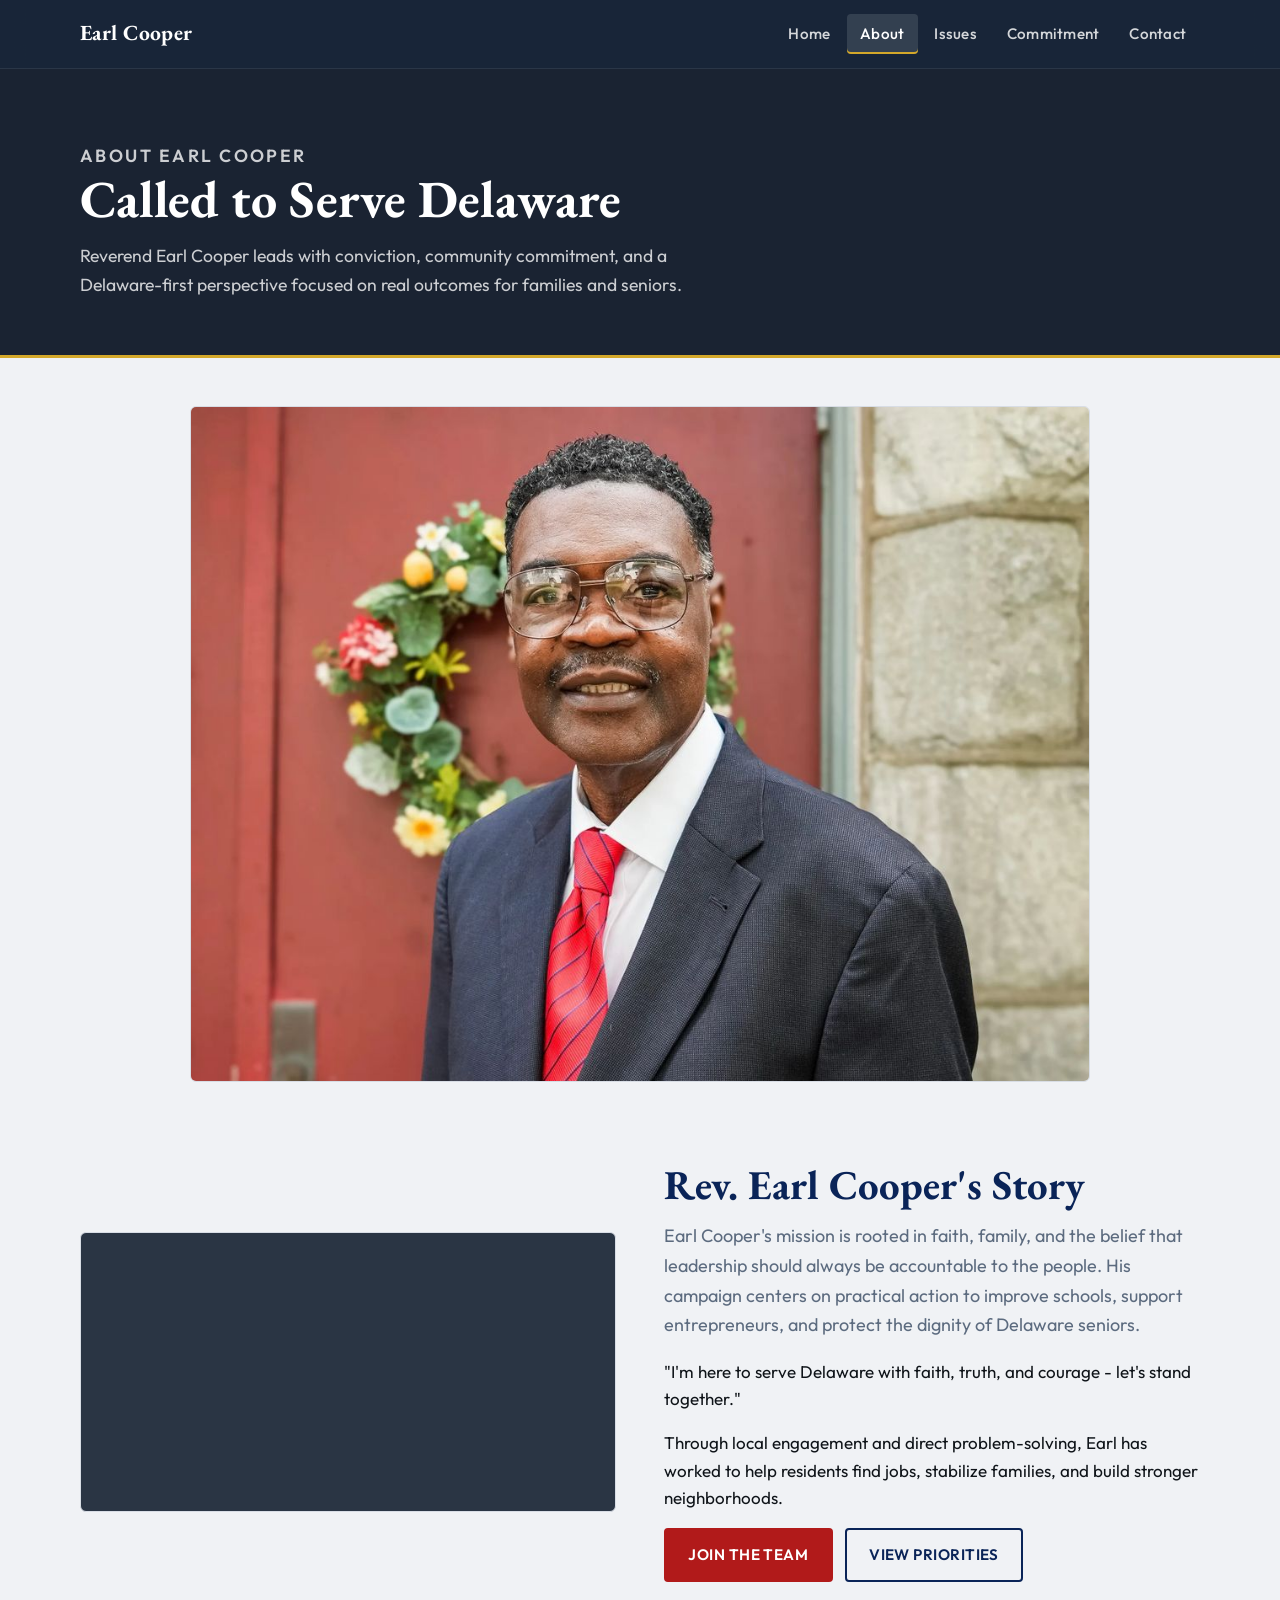
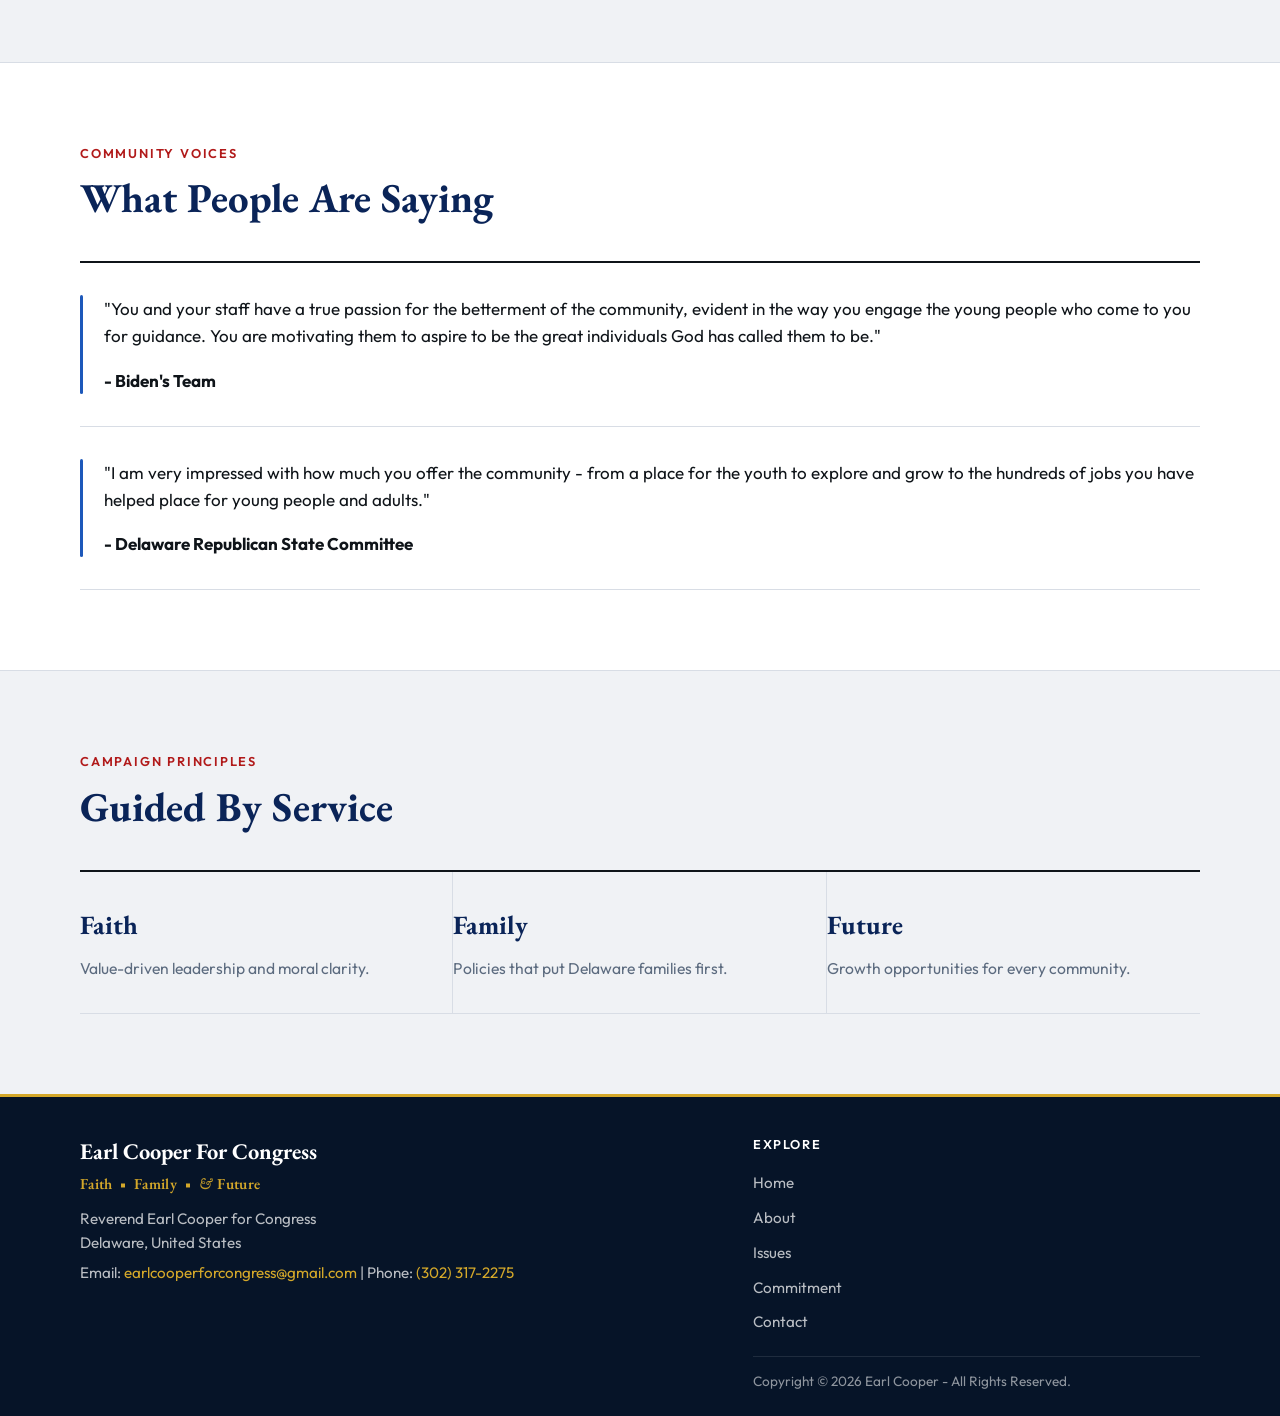
==== commit 55fa8414: "Apply Civic Modernist visual redesign (Design A). Cool slate editorial surfaces, Outfit + EB Garamon" ====
--- a/about.html
+++ b/about.html
@@ -7,8 +7,8 @@
     <meta name="description" content="Learn about Reverend Earl Cooper and his community-driven leadership for Delaware.">
     <link rel="preconnect" href="https://fonts.googleapis.com">
     <link rel="preconnect" href="https://fonts.gstatic.com" crossorigin>
-    <link href="https://fonts.googleapis.com/css2?family=EB+Garamond:wght@500;700&family=Source+Sans+3:wght@400;600;700&display=swap" rel="stylesheet">
-    <link rel="stylesheet" href="assets/css/main.css?v=20260718b">
+    <link href="https://fonts.googleapis.com/css2?family=EB+Garamond:wght@500;700&family=Outfit:wght@400;500;600;700&display=swap" rel="stylesheet">
+    <link rel="stylesheet" href="assets/css/main.css?v=20260718a">
   </head>
   <body>
     <a class="skip-link" href="#main-content">Skip to content</a>
@@ -107,18 +107,18 @@
             <p class="eyebrow">Campaign Principles</p>
             <h2>Guided By Service</h2>
           </div>
-          <div class="stats">
-            <div class="stat">
+          <div class="principles">
+            <div class="principle">
               <strong>Faith</strong>
-              Value-driven leadership and moral clarity.
+              <span>Value-driven leadership and moral clarity.</span>
             </div>
-            <div class="stat">
+            <div class="principle">
               <strong>Family</strong>
-              Policies that put Delaware families first.
+              <span>Policies that put Delaware families first.</span>
             </div>
-            <div class="stat">
+            <div class="principle">
               <strong>Future</strong>
-              Growth opportunities for every community.
+              <span>Growth opportunities for every community.</span>
             </div>
           </div>
         </div>
@@ -148,6 +148,6 @@
         </div>
       </div>
     </footer>
-    <script src="assets/js/main.js?v=20260718b"></script>
+    <script src="assets/js/main.js?v=20260718a"></script>
   </body>
 </html>
--- a/assets/css/main.css
+++ b/assets/css/main.css
@@ -1,20 +1,28 @@
+/* Design A — Civic Modernist: cool slate surfaces, editorial grid, navy/red/gold accents */
+
 :root {
   --color-navy: #0a2458;
+  --color-navy-deep: #061428;
   --color-blue: #1d58ba;
-  --color-light-blue: #e7f0fb;
-  --color-sky: #c3daef;
   --color-red: #b11a1a;
-  --color-gold: #f2c84b;
-  --color-ink: #11233f;
-  --color-muted: #53617a;
-  --color-bg: #f5f8fc;
+  --color-gold: #d4a82a;
+  --color-ink: #0f1419;
+  --color-slate: #1a2332;
+  --color-slate-mid: #2a3544;
+  --color-muted: #5c6b7f;
+  --color-bg: #f0f2f5;
   --color-surface: #ffffff;
-  --color-border: #d5dfec;
-  --shadow-soft: 0 16px 35px rgba(10, 36, 88, 0.12);
-  --radius: 14px;
-  --content-width: 1120px;
-  /* Bar height below safe-area; used when header overlays the home video hero */
-  --site-header-bar: 3.55rem;
+  --color-border: #d8dde5;
+  --color-border-strong: #b8c0cc;
+  --shadow-soft: 0 12px 40px rgba(15, 20, 25, 0.08);
+  --shadow-hero: 0 24px 64px rgba(6, 20, 40, 0.35);
+  --radius: 4px;
+  --radius-lg: 6px;
+  --content-width: 1160px;
+  --grid-gap: 1.5rem;
+  --site-header-bar: 3.75rem;
+  --font-sans: "Outfit", "Segoe UI", sans-serif;
+  --font-serif: "EB Garamond", Georgia, serif;
 }
 
 *,
@@ -35,10 +43,12 @@
 
 body {
   margin: 0;
-  font-family: "Source Sans 3", "Segoe UI", Arial, sans-serif;
+  font-family: var(--font-sans);
   color: var(--color-ink);
   background: var(--color-bg);
-  line-height: 1.55;
+  line-height: 1.6;
+  font-size: 1.0625rem;
+  -webkit-font-smoothing: antialiased;
 }
 
 body.nav-open {
@@ -63,10 +73,11 @@
 h2,
 h3,
 h4 {
-  font-family: "EB Garamond", Georgia, serif;
+  font-family: var(--font-serif);
   color: var(--color-navy);
-  line-height: 1.15;
+  line-height: 1.12;
   margin-top: 0;
+  font-weight: 700;
 }
 
 p {
@@ -85,22 +96,23 @@
   padding: 10px 14px;
   background: var(--color-navy);
   color: #fff;
-  border-radius: 8px;
+  border-radius: var(--radius);
   z-index: 1000;
-}
+  font-weight: 600;
+}
+
+/* --- Header --- */
 
 .site-header {
   position: sticky;
   top: 0;
   z-index: 100;
   width: 100%;
-  max-width: 100%;
-  background: rgba(10, 36, 88, 0.95);
-  backdrop-filter: blur(5px);
-  border-bottom: 1px solid rgba(255, 255, 255, 0.18);
-}
-
-/* Home: header sits over the video so the hero truly fills the viewport edge-to-edge */
+  background: rgba(6, 20, 40, 0.92);
+  backdrop-filter: blur(12px);
+  border-bottom: 1px solid rgba(255, 255, 255, 0.08);
+}
+
 body.page-home .site-header {
   position: fixed;
   left: 0;
@@ -121,7 +133,7 @@
   position: relative;
   width: min(100%, var(--content-width));
   margin: 0 auto;
-  padding: 0.75rem 1rem;
+  padding: 0.85rem 1.25rem;
   display: flex;
   align-items: center;
   justify-content: space-between;
@@ -129,50 +141,47 @@
 }
 
 .brand {
-  color: #f5f8fc;
+  color: #fff;
   text-decoration: none;
-  font-family: "EB Garamond", Georgia, serif;
-  font-size: 1.3rem;
-  font-weight: 600;
-  letter-spacing: 0.04em;
-  text-transform: uppercase;
-  padding: 0.15rem 0;
+  font-family: var(--font-serif);
+  font-size: 1.35rem;
+  font-weight: 700;
+  letter-spacing: 0.02em;
+  padding: 0.1rem 0;
   border-bottom: 2px solid transparent;
-  transition:
-    border-color 160ms ease-out,
-    color 160ms ease-out,
-    opacity 160ms ease-out;
+  transition: border-color 160ms ease, opacity 160ms ease;
 }
 
 .brand:hover,
 .brand:focus-visible {
-  color: #ffffff;
-  border-bottom-color: rgba(245, 214, 128, 0.9);
+  color: #fff;
+  border-bottom-color: var(--color-gold);
   outline: none;
   opacity: 0.95;
 }
 
 .menu-toggle {
   display: none;
-  border: 1px solid rgba(255, 255, 255, 0.3);
-  background: rgba(255, 255, 255, 0.1);
+  border: 1px solid rgba(255, 255, 255, 0.25);
+  background: transparent;
   color: #fff;
   padding: 0.55rem 0.9rem;
   min-height: 2.75rem;
   min-width: 2.75rem;
-  border-radius: 8px;
+  border-radius: var(--radius);
   font: inherit;
   font-weight: 600;
+  font-size: 0.9rem;
+  letter-spacing: 0.04em;
+  text-transform: uppercase;
   cursor: pointer;
-  transition:
-    background-color 160ms ease,
-    border-color 160ms ease;
+  transition: background-color 160ms ease, border-color 160ms ease;
 }
 
 .menu-toggle:hover,
 .menu-toggle:focus-visible {
-  background: rgba(255, 255, 255, 0.2);
-  border-color: rgba(255, 255, 255, 0.55);
+  background: rgba(255, 255, 255, 0.1);
+  border-color: rgba(255, 255, 255, 0.45);
   outline: none;
 }
 
@@ -186,61 +195,106 @@
   padding: 0;
   list-style: none;
   display: flex;
-  gap: 0.35rem;
+  gap: 0.15rem;
   flex-wrap: wrap;
 }
 
 .site-nav a {
-  color: #f6f8fd;
+  color: rgba(255, 255, 255, 0.82);
   text-decoration: none;
-  padding: 0.55rem 0.75rem;
+  padding: 0.5rem 0.85rem;
   min-height: 2.5rem;
   display: inline-flex;
   align-items: center;
-  border-radius: 8px;
-  font-weight: 600;
-  letter-spacing: 0.01em;
-  transition: background-color 160ms ease, color 160ms ease;
+  border-radius: var(--radius);
+  font-weight: 500;
+  font-size: 0.95rem;
+  letter-spacing: 0.02em;
+  transition: color 160ms ease, background-color 160ms ease;
 }
 
 .site-nav a:hover,
 .site-nav a:focus-visible {
-  background: rgba(255, 255, 255, 0.18);
-  color: #fff;
+  color: #fff;
+  background: rgba(255, 255, 255, 0.08);
   outline: none;
 }
 
 .site-nav a:focus-visible {
-  outline: 2px solid rgba(255, 255, 255, 0.85);
+  outline: 2px solid rgba(255, 255, 255, 0.7);
   outline-offset: 2px;
 }
 
 .site-nav a[aria-current="page"] {
-  background: rgba(255, 255, 255, 0.16);
-  color: #fff;
-}
+  color: #fff;
+  background: rgba(255, 255, 255, 0.12);
+  box-shadow: inset 0 -2px 0 var(--color-gold);
+}
+
+/* --- Layout --- */
 
 .container {
   width: min(100%, var(--content-width));
   margin: 0 auto;
-  padding: 0 1rem;
-}
+  padding: 0 1.25rem;
+}
+
+.section {
+  padding: 5rem 0;
+}
+
+.section-alt {
+  background: var(--color-surface);
+  border-block: 1px solid var(--color-border);
+}
+
+.section-header {
+  max-width: 40rem;
+  margin-bottom: 2.5rem;
+}
+
+.eyebrow {
+  text-transform: uppercase;
+  letter-spacing: 0.14em;
+  color: var(--color-red);
+  font-weight: 600;
+  margin-bottom: 0.75rem;
+  font-size: 0.8rem;
+  font-family: var(--font-sans);
+}
+
+.eyebrow-on-dark {
+  color: var(--color-gold);
+}
+
+.section h2 {
+  font-size: clamp(1.85rem, 3.2vw, 2.75rem);
+  margin-bottom: 0.85rem;
+}
+
+.lead {
+  font-size: 1.125rem;
+  color: var(--color-muted);
+  line-height: 1.65;
+}
+
+/* --- Video hero --- */
 
 .video-hero {
   position: relative;
   min-height: 100vh;
   min-height: 100dvh;
   display: grid;
-  place-items: center;
+  align-items: end;
   overflow: hidden;
   isolation: isolate;
   color: #fff;
-  background: linear-gradient(140deg, rgba(6, 20, 50, 0.78), rgba(10, 38, 82, 0.56) 46%, rgba(118, 26, 26, 0.44));
+  background: var(--color-navy-deep);
 }
 
 .video-hero.is-fallback {
   background:
-    linear-gradient(140deg, rgba(6, 20, 50, 0.72), rgba(10, 38, 82, 0.5) 46%, rgba(118, 26, 26, 0.38)),
+    linear-gradient(105deg, rgba(6, 20, 40, 0.88) 0%, rgba(10, 36, 88, 0.72) 50%, rgba(6, 20, 40, 0.85) 100%),
     url("https://img1.wsimg.com/isteam/ip/7aca911b-c59e-40e2-817f-d52fc576a9c3/DSC01119.jpeg/:/rs=w:1800,h:1100") center 24%/cover no-repeat;
 }
 
@@ -250,7 +304,7 @@
   width: 100%;
   height: 100%;
   z-index: 0;
-  transform: translate3d(0, var(--video-hero-parallax-y, 0px), 0) scale(1.28);
+  transform: translate3d(0, var(--video-hero-parallax-y, 0px), 0) scale(1.22);
   transform-origin: center center;
   will-change: transform;
   backface-visibility: hidden;
@@ -262,7 +316,7 @@
   width: 100%;
   height: 100%;
   object-fit: cover;
-  object-position: center 26%;
+  object-position: center 28%;
   opacity: 0;
   transition: opacity 520ms ease-in-out;
   pointer-events: none;
@@ -284,54 +338,62 @@
   position: absolute;
   inset: 0;
   background:
-    linear-gradient(140deg, rgba(6, 20, 50, 0.78), rgba(10, 38, 82, 0.56) 46%, rgba(118, 26, 26, 0.48)),
-    radial-gradient(circle at 50% 18%, rgba(242, 200, 75, 0.2), rgba(242, 200, 75, 0) 44%);
+    linear-gradient(0deg, rgba(6, 20, 40, 0.94) 0%, rgba(6, 20, 40, 0.55) 38%, rgba(10, 36, 88, 0.35) 100%),
+    linear-gradient(90deg, rgba(6, 20, 40, 0.82) 0%, rgba(6, 20, 40, 0.25) 55%, rgba(6, 20, 40, 0.5) 100%);
 }
 
 .video-hero-inner {
   position: relative;
   z-index: 1;
-  width: min(100%, 920px);
-  padding: 0 1rem;
-  text-align: center;
+  width: min(100%, var(--content-width));
+  margin: 0 auto;
+  padding: 0 1.25rem 4.5rem;
+  text-align: left;
 }
 
 .video-hero-brand {
-  margin: 0 0 0.65rem;
-  font-family: "Source Sans 3", "Segoe UI", Arial, sans-serif;
-  font-size: clamp(0.95rem, 2vw, 1.15rem);
+  margin: 0 0 1.25rem;
+  font-family: var(--font-serif);
+  font-size: clamp(2.75rem, 7vw, 5rem);
   font-weight: 700;
-  letter-spacing: 0.12em;
+  line-height: 0.95;
+  letter-spacing: -0.01em;
+  color: #fff;
+  text-shadow: 0 2px 24px rgba(0, 0, 0, 0.45);
+}
+
+.video-hero-brand span {
+  display: block;
+  font-size: 0.42em;
+  font-weight: 500;
+  letter-spacing: 0.18em;
   text-transform: uppercase;
-  color: #f8cf73;
-  text-shadow: 0 1px 3px rgba(9, 20, 46, 0.55);
+  color: var(--color-gold);
+  margin-bottom: 0.35em;
+  font-family: var(--font-sans);
 }
 
 .video-hero-tagline {
   margin: 0 0 1rem;
-  font-family: "EB Garamond", Georgia, serif;
-  font-size: clamp(2.5rem, 8vw, 5.8rem);
-  font-weight: 700;
-  line-height: 0.95;
-  letter-spacing: 0.01em;
-  color: #fff8dc;
-  text-shadow:
-    0 2px 3px rgba(9, 20, 46, 0.6),
-    0 18px 48px rgba(0, 0, 0, 0.48),
-    0 0 28px rgba(242, 200, 75, 0.25);
+  font-family: var(--font-serif);
+  font-size: clamp(1.5rem, 3.5vw, 2.25rem);
+  font-weight: 500;
+  line-height: 1.2;
+  color: rgba(255, 255, 255, 0.95);
+  max-width: 28rem;
 }
 
 .video-hero-subtitle {
-  margin: 0 auto;
-  max-width: 40rem;
-  color: #e3ecfc;
-  font-size: clamp(1.02rem, 2vw, 1.3rem);
+  margin: 0;
+  max-width: 32rem;
+  color: rgba(255, 255, 255, 0.78);
+  font-size: 1.05rem;
+  line-height: 1.55;
 }
 
 .video-hero-actions {
-  justify-content: center;
-  margin-top: 1.4rem;
-  gap: 0.85rem;
+  margin-top: 1.75rem;
+  gap: 0.75rem;
 }
 
 @media (prefers-reduced-motion: reduce) {
@@ -340,48 +402,11 @@
   }
 }
 
-.quote-band {
-  position: relative;
-  color: #fff;
-  background:
-    linear-gradient(130deg, rgba(9, 30, 68, 0.96) 0%, rgba(14, 52, 111, 0.93) 55%, rgba(140, 28, 28, 0.82) 100%);
-  padding: 3.5rem 0;
-}
-
-.quote-band-inner {
-  max-width: 44rem;
-  text-align: center;
-}
-
-.quote-band-quote {
-  margin: 0 0 1.5rem;
-  padding: 0;
-  border: 0;
-}
-
-.quote-band-quote p {
-  margin: 0 0 1rem;
-  font-family: "EB Garamond", Georgia, serif;
-  font-size: clamp(1.25rem, 2.4vw, 1.65rem);
-  line-height: 1.4;
-  color: #f4f7fd;
-}
-
-.quote-band-quote footer {
-  font-family: "Source Sans 3", "Segoe UI", Arial, sans-serif;
-  font-size: 0.98rem;
-  font-weight: 600;
-  letter-spacing: 0.04em;
-  color: #f5d680;
-}
-
-.quote-band .btn-ghost {
-  margin-inline: auto;
-}
+/* --- Buttons --- */
 
 .btn-row {
   display: flex;
-  gap: 0.7rem;
+  gap: 0.75rem;
   flex-wrap: wrap;
 }
 
@@ -390,20 +415,21 @@
   align-items: center;
   justify-content: center;
   border: 2px solid transparent;
-  border-radius: 999px;
-  padding: 0.75rem 1.25rem;
+  border-radius: var(--radius);
+  padding: 0.8rem 1.4rem;
   min-height: 2.75rem;
   font: inherit;
-  font-weight: 700;
+  font-weight: 600;
+  font-size: 0.95rem;
+  letter-spacing: 0.03em;
   text-decoration: none;
-  letter-spacing: 0.01em;
+  text-transform: uppercase;
   cursor: pointer;
   transition:
-    transform 0.22s cubic-bezier(0.22, 1, 0.36, 1),
-    box-shadow 0.22s cubic-bezier(0.22, 1, 0.36, 1),
-    background-color 0.22s ease,
-    border-color 0.22s ease,
-    color 0.22s ease;
+    background-color 0.2s ease,
+    border-color 0.2s ease,
+    color 0.2s ease,
+    box-shadow 0.2s ease;
 }
 
 .btn:focus-visible {
@@ -411,127 +437,164 @@
   outline-offset: 3px;
 }
 
-@media (prefers-reduced-motion: reduce) {
-  .btn {
-    transition: background-color 0.18s ease, border-color 0.18s ease, color 0.18s ease;
-  }
-}
-
 .btn-primary {
-  background: var(--color-blue);
-  color: #fff;
+  background: var(--color-red);
+  color: #fff;
+  border-color: var(--color-red);
 }
 
 .btn-primary:hover,
 .btn-primary:focus-visible {
-  background: var(--color-red);
+  background: #961515;
+  border-color: #961515;
   color: #fff;
 }
 
 .btn-ghost {
-  border-color: rgba(255, 255, 255, 0.7);
-  color: #fff;
+  border-color: rgba(255, 255, 255, 0.65);
+  color: #fff;
+  background: transparent;
 }
 
 .btn-ghost:hover,
 .btn-ghost:focus-visible {
   border-color: #fff;
-  background: rgba(255, 255, 255, 0.15);
+  background: rgba(255, 255, 255, 0.1);
   color: #fff;
 }
 
 .btn-outline {
   border-color: var(--color-navy);
   color: var(--color-navy);
-  background: #fff;
+  background: transparent;
 }
 
 .btn-outline:hover,
 .btn-outline:focus-visible {
   border-color: var(--color-red);
   color: var(--color-red);
-}
-
-@media (hover: hover) and (pointer: fine) and (prefers-reduced-motion: no-preference) {
-  .btn:hover,
-  .btn:focus-visible {
-    transform: translateY(-2px);
-    box-shadow: 0 8px 20px rgba(10, 36, 88, 0.18);
-  }
-
-  .btn:active {
-    transform: translateY(0);
-    box-shadow: 0 3px 10px rgba(10, 36, 88, 0.12);
-    transition-duration: 0.1s;
-  }
-}
-
-.section {
-  padding: 4.25rem 0;
-}
-
-.section-alt {
-  background: var(--color-light-blue);
-}
-
-.section-header {
+  background: transparent;
+}
+
+/* --- Issue list (editorial, not cardified) --- */
+
+.issue-list {
+  display: grid;
+  gap: 0;
+  border-top: 2px solid var(--color-ink);
+}
+
+.issue-item {
+  display: grid;
+  grid-template-columns: auto auto 1fr auto;
+  gap: 1.25rem 1.5rem;
+  align-items: start;
+  padding: 2rem 0;
+  border-bottom: 1px solid var(--color-border);
+  text-decoration: none;
+  color: inherit;
+  transition: background-color 0.2s ease;
+}
+
+a.issue-item:hover,
+a.issue-item:focus-visible {
+  color: inherit;
+}
+
+a.issue-item:focus-visible {
+  outline: 2px solid var(--color-blue);
+  outline-offset: 4px;
+}
+
+.issue-item-num {
+  font-family: var(--font-sans);
+  font-size: 0.8rem;
+  font-weight: 600;
+  letter-spacing: 0.12em;
+  text-transform: uppercase;
+  color: var(--color-muted);
+  padding-top: 0.35rem;
+}
+
+.issue-item-accent {
+  width: 3px;
+  align-self: stretch;
+  border-radius: 2px;
+  background: var(--color-navy);
+}
+
+.issue-item-accent--red {
+  background: var(--color-red);
+}
+
+.issue-item-accent--blue {
+  background: var(--color-blue);
+}
+
+.issue-item-accent--gold {
+  background: var(--color-gold);
+}
+
+.issue-item-body h3 {
+  font-size: clamp(1.35rem, 2.5vw, 1.65rem);
+  margin-bottom: 0.5rem;
+}
+
+.issue-item-body p {
+  color: var(--color-muted);
+  margin-bottom: 0.35rem;
   max-width: 52rem;
-  margin-bottom: 1.75rem;
-}
-
-.eyebrow {
+}
+
+.issue-item-cue {
+  font-weight: 600;
+  font-size: 0.85rem;
+  letter-spacing: 0.06em;
   text-transform: uppercase;
-  letter-spacing: 0.12em;
+  color: var(--color-blue);
+  white-space: nowrap;
+  padding-top: 0.35rem;
+}
+
+a.issue-item:hover .issue-item-cue,
+a.issue-item:focus-visible .issue-item-cue {
   color: var(--color-red);
-  font-weight: 700;
-  margin-bottom: 0.65rem;
-  font-size: 0.92rem;
-}
-
-.eyebrow-on-dark {
-  color: #f5d680;
-}
-
-.section h2 {
-  font-size: clamp(1.8rem, 3vw, 2.6rem);
-  margin-bottom: 0.7rem;
-}
-
-.lead {
-  font-size: 1.13rem;
-  color: var(--color-muted);
-}
+}
+
+/* --- Cards (forms, interactive containers only) --- */
 
 .card-grid {
   display: grid;
   grid-template-columns: repeat(3, minmax(0, 1fr));
-  gap: 1rem;
+  gap: var(--grid-gap);
 }
 
 .card {
   background: var(--color-surface);
   border: 1px solid var(--color-border);
-  border-radius: var(--radius);
-  box-shadow: var(--shadow-soft);
-  padding: 1.35rem 1.3rem;
+  border-radius: var(--radius-lg);
+  padding: 1.5rem;
   display: flex;
   flex-direction: column;
-  gap: 0.7rem;
+  gap: 0.75rem;
 }
 
 a.card {
   text-decoration: none;
   color: inherit;
   cursor: pointer;
+  transition: border-color 0.2s ease, box-shadow 0.2s ease;
 }
 
 a.card:hover,
 a.card:focus-visible {
   color: inherit;
+  border-color: var(--color-border-strong);
+  box-shadow: var(--shadow-soft);
 }
 
 a.card:focus-visible {
-  outline: 3px solid rgba(29, 88, 186, 0.45);
+  outline: 2px solid var(--color-blue);
   outline-offset: 3px;
 }
 
@@ -541,16 +604,19 @@
   scroll-margin-top: calc(var(--site-header-bar) + 1rem);
 }
 
+.card h2,
 .card h3 {
-  font-size: 1.45rem;
-  margin-bottom: 0.2rem;
+  font-size: 1.4rem;
+  margin-bottom: 0.25rem;
 }
 
 .card-link-cue {
   margin-top: auto;
-  padding-top: 0.35rem;
-  font-weight: 700;
-  font-size: 0.95rem;
+  padding-top: 0.5rem;
+  font-weight: 600;
+  font-size: 0.85rem;
+  letter-spacing: 0.06em;
+  text-transform: uppercase;
   color: var(--color-blue);
 }
 
@@ -577,7 +643,7 @@
 .card-accent-blue,
 .card-accent-red,
 .card-accent-gold {
-  border-top: 4px solid var(--color-navy);
+  border-top: 3px solid var(--color-navy);
 }
 
 .card-accent-red {
@@ -592,36 +658,57 @@
   border-top-color: var(--color-gold);
 }
 
-.card-grid > .card {
-  transition:
-    transform 0.24s cubic-bezier(0.22, 1, 0.36, 1),
-    box-shadow 0.24s cubic-bezier(0.22, 1, 0.36, 1);
-}
-
-@media (prefers-reduced-motion: reduce) {
-  .card-grid > .card {
-    transition: none;
-  }
-}
-
-@media (hover: hover) and (pointer: fine) and (prefers-reduced-motion: no-preference) {
-  .card-grid > .card:hover {
-    transform: translateY(-6px);
-    box-shadow: 0 22px 48px rgba(10, 36, 88, 0.18);
-  }
-}
+/* --- Quote band --- */
+
+.quote-band {
+  position: relative;
+  color: #fff;
+  background: var(--color-slate);
+  padding: 4.5rem 0;
+  border-block: 3px solid var(--color-gold);
+}
+
+.quote-band-inner {
+  max-width: 44rem;
+  text-align: left;
+}
+
+.quote-band-quote {
+  margin: 0 0 2rem;
+  padding: 0;
+  border: 0;
+}
+
+.quote-band-quote p {
+  margin: 0 0 1.25rem;
+  font-family: var(--font-serif);
+  font-size: clamp(1.35rem, 2.5vw, 1.85rem);
+  line-height: 1.45;
+  color: rgba(255, 255, 255, 0.92);
+}
+
+.quote-band-quote footer {
+  font-family: var(--font-sans);
+  font-size: 0.9rem;
+  font-weight: 600;
+  letter-spacing: 0.08em;
+  text-transform: uppercase;
+  color: var(--color-gold);
+}
+
+/* --- Split layouts --- */
 
 .split {
   display: grid;
   grid-template-columns: 1fr 1fr;
-  gap: 1.2rem;
-  align-items: stretch;
+  gap: 3rem;
+  align-items: center;
 }
 
 .split-stack {
   display: flex;
   flex-direction: column;
-  gap: 2rem;
+  gap: 2.5rem;
 }
 
 .split-stack-copy {
@@ -633,11 +720,11 @@
 }
 
 .image-panel {
-  border-radius: var(--radius);
+  border-radius: var(--radius-lg);
   overflow: hidden;
   border: 1px solid var(--color-border);
-  min-height: 260px;
-  background: #ddd;
+  min-height: 280px;
+  background: var(--color-slate-mid);
 }
 
 .image-panel img {
@@ -653,7 +740,7 @@
 .image-panel-duo .image-panel-grid {
   display: grid;
   grid-template-columns: 1fr 1fr;
-  gap: 0.65rem;
+  gap: 0.75rem;
 }
 
 .image-panel-duo .image-panel-grid img {
@@ -662,6 +749,7 @@
   height: auto;
   object-fit: cover;
   display: block;
+  border-radius: var(--radius);
 }
 
 @media (max-width: 640px) {
@@ -678,55 +766,76 @@
   display: block;
 }
 
+/* --- Quotes --- */
+
 .quote-list {
   display: grid;
-  gap: 1rem;
+  gap: 0;
+  border-top: 2px solid var(--color-ink);
 }
 
 .quote {
-  background: #fff;
-  border-left: 6px solid var(--color-blue);
-  border-radius: 10px;
-  padding: 1rem 1.1rem;
+  background: transparent;
+  border-left: none;
+  border-bottom: 1px solid var(--color-border);
+  border-radius: 0;
+  padding: 2rem 0 2rem 1.5rem;
+  position: relative;
+}
+
+.quote::before {
+  content: "";
+  position: absolute;
+  left: 0;
+  top: 2rem;
+  bottom: 2rem;
+  width: 3px;
+  background: var(--color-blue);
+  border-radius: 2px;
 }
 
 .quote p:last-child {
   margin-bottom: 0;
 }
 
+/* --- CTA band --- */
+
 .cta-band {
-  background:
-    linear-gradient(130deg, rgba(9, 30, 68, 0.95) 0%, rgba(14, 52, 111, 0.92) 55%, rgba(177, 26, 26, 0.78) 100%);
-  color: var(--color-ink);
+  background: var(--color-slate);
+  color: #fff;
+  border-block: 1px solid var(--color-slate-mid);
 }
 
 .cta-band h2 {
-  color: rgba(255, 255, 255, 1);
+  color: #fff;
 }
 
 .cta-band p {
-  color: rgba(220, 232, 251, 1);
+  color: rgba(255, 255, 255, 0.78);
 }
 
 .cta-band .eyebrow {
-  color: rgba(248, 207, 115, 1);
-}
+  color: var(--color-gold);
+}
+
+/* --- Campaign video section --- */
 
 .section-video {
-  background: radial-gradient(circle at top, #264d8f 0, #0d1834 55%, #0a1222 100%);
+  background: var(--color-navy-deep);
   padding: 0;
 }
 
 .section-video .video-inner {
   width: 100%;
   max-width: none;
-  padding: 3.5rem 0 3.8rem;
+  padding: 4.5rem 0;
 }
 
 .section-video .section-header {
-  text-align: center;
-  margin: 0 auto 1.8rem;
-  padding: 0 1.2rem;
+  text-align: left;
+  margin: 0 auto 2rem;
+  padding: 0 1.25rem;
+  max-width: var(--content-width);
 }
 
 .section-video .section-header h2 {
@@ -734,20 +843,21 @@
 }
 
 .section-video .section-header .eyebrow {
-  color: #f2c84b;
+  color: var(--color-gold);
 }
 
 .video-embed {
-  padding: 0 0.5rem;
+  padding: 0 1.25rem;
 }
 
 .video-embed-inner {
   position: relative;
-  width: min(100%, 1160px);
+  width: min(100%, var(--content-width));
   margin: 0 auto;
-  border-radius: 22px;
+  border-radius: var(--radius-lg);
   overflow: hidden;
-  box-shadow: 0 26px 60px rgba(0, 0, 0, 0.55);
+  box-shadow: var(--shadow-hero);
+  border: 1px solid rgba(255, 255, 255, 0.08);
 }
 
 .video-embed-inner::before {
@@ -765,16 +875,17 @@
   border: 0;
 }
 
+/* --- Forms --- */
+
 .form-card {
-  background: #fff;
+  background: var(--color-surface);
   border: 1px solid var(--color-border);
-  border-radius: var(--radius);
-  padding: 1.35rem 1.3rem;
-  box-shadow: var(--shadow-soft);
+  border-radius: var(--radius-lg);
+  padding: 1.75rem;
 }
 
 .form-card h2 {
-  margin-bottom: 1rem;
+  margin-bottom: 1.25rem;
   font-size: clamp(1.45rem, 2.5vw, 1.75rem);
 }
 
@@ -783,19 +894,20 @@
   font-weight: 600;
   margin-bottom: 0.45rem;
   color: var(--color-navy);
+  font-size: 0.95rem;
 }
 
 input,
 textarea,
 select {
   width: 100%;
-  border: 1px solid #b9c9e1;
-  border-radius: 10px;
-  padding: 0.78rem 0.85rem;
+  border: 1px solid var(--color-border-strong);
+  border-radius: var(--radius);
+  padding: 0.78rem 0.9rem;
   min-height: 2.75rem;
   font: inherit;
-  margin-bottom: 0.95rem;
-  background: #fff;
+  margin-bottom: 1rem;
+  background: var(--color-surface);
   transition: border-color 160ms ease, box-shadow 160ms ease;
 }
 
@@ -808,7 +920,8 @@
 textarea:focus-visible,
 select:focus-visible {
   border-color: var(--color-blue);
-  outline: 3px solid rgba(29, 88, 186, 0.2);
+  outline: 2px solid rgba(29, 88, 186, 0.2);
+  outline-offset: 0;
 }
 
 .form-note {
@@ -821,7 +934,8 @@
   margin: 0;
   padding: 0;
   display: grid;
-  gap: 0.8rem;
+  gap: 0;
+  border-top: 1px solid var(--color-border);
 }
 
 ul.list-clean > li::marker {
@@ -831,20 +945,26 @@
 
 ul.list-clean > li {
   list-style-type: none;
-}
-
-ul.list-clean > li,
+  border-bottom: 1px solid var(--color-border);
+  padding: 1rem 0;
+  background: transparent;
+  border-radius: 0;
+}
+
 dl.list-clean > div {
-  background: #fff;
-  border: 1px solid var(--color-border);
-  border-radius: 10px;
-  padding: 0.8rem 0.9rem;
+  border-bottom: 1px solid var(--color-border);
+  padding: 1rem 0;
+  background: transparent;
+  border-radius: 0;
 }
 
 dl.list-clean dt {
-  font-weight: 700;
+  font-weight: 600;
   color: var(--color-navy);
   margin: 0 0 0.2rem;
+  font-size: 0.85rem;
+  letter-spacing: 0.06em;
+  text-transform: uppercase;
 }
 
 dl.list-clean dd {
@@ -861,7 +981,7 @@
   text-decoration: underline;
 }
 
-/* --- Image carousel (e.g. commitment gallery) --- */
+/* --- Carousel --- */
 
 .media-carousel {
   position: relative;
@@ -877,35 +997,32 @@
   display: inline-flex;
   align-items: center;
   justify-content: center;
-  width: 2.2rem;
-  height: 2.2rem;
+  width: 2.5rem;
+  height: 2.5rem;
   padding: 0;
-  border-radius: 999px;
-  border: 1px solid rgba(10, 36, 88, 0.1);
-  background: rgba(255, 255, 255, 0.92);
-  backdrop-filter: blur(8px);
-  -webkit-backdrop-filter: blur(8px);
+  border-radius: var(--radius);
+  border: 1px solid var(--color-border);
+  background: rgba(255, 255, 255, 0.95);
   color: var(--color-navy);
   font-size: 1.25rem;
   font-weight: 600;
   line-height: 1;
   cursor: pointer;
   opacity: 1;
-  box-shadow: 0 2px 10px rgba(10, 36, 88, 0.06);
+  box-shadow: var(--shadow-soft);
   transition:
     opacity 0.28s ease,
     background-color 0.2s ease,
     border-color 0.2s ease,
-    color 0.2s ease,
-    box-shadow 0.2s ease;
+    color 0.2s ease;
 }
 
 .media-carousel-nav--prev {
-  left: 0.55rem;
+  left: 0.75rem;
 }
 
 .media-carousel-nav--next {
-  right: 0.55rem;
+  right: 0.75rem;
 }
 
 @media (hover: hover) and (pointer: fine) {
@@ -927,16 +1044,14 @@
 
 .media-carousel-nav:hover {
   background: #fff;
-  border-color: rgba(10, 36, 88, 0.18);
+  border-color: var(--color-border-strong);
   color: var(--color-blue);
-  box-shadow: 0 3px 14px rgba(10, 36, 88, 0.1);
 }
 
 .media-carousel-nav:focus-visible {
   background: #fff;
-  border-color: rgba(10, 36, 88, 0.18);
+  border-color: var(--color-border-strong);
   color: var(--color-blue);
-  box-shadow: 0 3px 14px rgba(10, 36, 88, 0.1);
   outline: 2px solid rgba(29, 88, 186, 0.45);
   outline-offset: 2px;
 }
@@ -947,10 +1062,9 @@
   width: 100%;
   overflow: hidden;
   box-sizing: border-box;
-  border-radius: var(--radius);
-  border: 1px solid rgba(10, 36, 88, 0.08);
-  background: rgba(255, 255, 255, 0.65);
-  box-shadow: 0 1px 3px rgba(10, 36, 88, 0.04);
+  border-radius: var(--radius-lg);
+  border: 1px solid var(--color-border);
+  background: var(--color-bg);
   aspect-ratio: 16 / 10;
   max-height: min(72vh, 560px);
   min-height: min(200px, 40vw);
@@ -1019,7 +1133,7 @@
   min-height: 0;
   object-fit: contain;
   object-position: center;
-  border-radius: calc(var(--radius) - 4px);
+  border-radius: var(--radius);
 }
 
 .media-carousel-nav:disabled {
@@ -1047,30 +1161,28 @@
   line-height: 1.5;
 }
 
-/* Optional dot strip (omit [data-carousel-dots] in HTML to disable) */
 .media-carousel-dots {
   display: flex;
   flex-wrap: wrap;
   align-items: center;
   justify-content: center;
   gap: 0.45rem;
-  margin-top: 0.5rem;
+  margin-top: 0.75rem;
 }
 
 .media-carousel-dot {
   width: 0.65rem;
   height: 0.65rem;
   padding: 0;
-  border-radius: 999px;
+  border-radius: var(--radius);
   border: 2px solid var(--color-navy);
   background: transparent;
   cursor: pointer;
-  transition: background-color 0.18s ease, transform 0.18s ease;
+  transition: background-color 0.18s ease;
 }
 
 .media-carousel-dot[aria-current="true"] {
   background: var(--color-navy);
-  transform: scale(1.15);
 }
 
 .media-carousel-dot:hover,
@@ -1079,36 +1191,41 @@
   border-color: var(--color-red);
 }
 
+/* --- Page hero (inner pages) --- */
+
 .page-hero {
-  background: linear-gradient(130deg, var(--color-navy), #164896);
-  color: #fff;
-  padding: 3.6rem 0 2.85rem;
+  background: var(--color-slate);
+  color: #fff;
+  padding: 4.5rem 0 3.5rem;
+  border-bottom: 3px solid var(--color-gold);
 }
 
 .page-hero h1 {
   color: #fff;
-  margin-bottom: 0.6rem;
-  font-size: clamp(2rem, 4vw, 3rem);
+  margin-bottom: 0.85rem;
+  font-size: clamp(2.25rem, 4.5vw, 3.25rem);
+  max-width: 20ch;
 }
 
 .page-hero p {
-  color: #dbe8fa;
+  color: rgba(255, 255, 255, 0.78);
   max-width: 42rem;
   font-size: 1.1rem;
   margin-bottom: 0;
+  line-height: 1.65;
 }
 
 .section-photo-highlight {
   padding-bottom: 0;
+  padding-top: 3rem;
 }
 
 .about-photo {
   margin: 0 auto;
-  max-width: 860px;
-  border-radius: var(--radius);
+  max-width: 900px;
+  border-radius: var(--radius-lg);
   overflow: hidden;
   border: 1px solid var(--color-border);
-  box-shadow: var(--shadow-soft);
   background: var(--color-surface);
 }
 
@@ -1119,45 +1236,95 @@
 }
 
 .about-photo figcaption {
-  padding: 0.8rem 1rem;
+  padding: 0.9rem 1.25rem;
   color: var(--color-muted);
-  font-weight: 600;
-}
-
-.stats {
+  font-weight: 500;
+  font-size: 0.9rem;
+  border-top: 1px solid var(--color-border);
+}
+
+/* --- Principles grid (not cardified) --- */
+
+.principles {
   display: grid;
   grid-template-columns: repeat(3, minmax(0, 1fr));
-  gap: 1rem;
+  gap: 0;
+  border-top: 2px solid var(--color-ink);
+}
+
+.principle {
+  padding: 2rem 1.5rem 2rem 0;
+  border-bottom: 1px solid var(--color-border);
+  border-right: 1px solid var(--color-border);
+}
+
+.principle:nth-child(3n) {
+  border-right: none;
+  padding-right: 0;
+}
+
+.principle:nth-child(3n + 1) {
+  padding-left: 0;
+}
+
+.principle strong {
+  display: block;
+  font-family: var(--font-serif);
+  font-size: 1.65rem;
+  color: var(--color-navy);
+  margin-bottom: 0.5rem;
+}
+
+.principle span {
+  color: var(--color-muted);
+  font-size: 0.98rem;
+  line-height: 1.55;
+}
+
+/* Legacy stats alias */
+.stats {
+  display: contents;
 }
 
 .stat {
-  border-radius: 12px;
-  background: #fff;
-  border: 1px solid var(--color-border);
-  padding: 1rem;
-  text-align: center;
+  padding: 2rem 1.5rem 2rem 0;
+  border-bottom: 1px solid var(--color-border);
+  border-right: 1px solid var(--color-border);
+  border-radius: 0;
+  background: transparent;
+  text-align: left;
+}
+
+.stat:nth-child(3n) {
+  border-right: none;
+  padding-right: 0;
 }
 
 .stat strong {
   display: block;
-  font-size: 1.8rem;
-  color: var(--color-blue);
-}
+  font-family: var(--font-serif);
+  font-size: 1.65rem;
+  color: var(--color-navy);
+  margin-bottom: 0.5rem;
+}
+
+/* --- Footer --- */
 
 .site-footer {
-  background: #081a3e;
-  color: #d7e3fb;
-  padding: 1.65rem 0 1.15rem;
-}
-
-.site-footer a {
-  color: #f5d680;
+  background: var(--color-navy-deep);
+  color: rgba(255, 255, 255, 0.72);
+  padding: 2.5rem 0 1.5rem;
+  border-top: 3px solid var(--color-gold);
+}
+
+.site-footer .small a {
+  color: var(--color-gold);
   text-decoration: none;
   text-underline-offset: 3px;
 }
 
-.site-footer a:hover,
-.site-footer a:focus-visible {
+.site-footer .small a:hover,
+.site-footer .small a:focus-visible {
   color: #fff;
   text-decoration: underline;
   outline: none;
@@ -1165,18 +1332,19 @@
 
 .site-footer h2 {
   color: #fff;
-  margin: 0 0 0.45rem;
-  font-size: clamp(1.15rem, 2.2vw, 1.35rem);
+  margin: 0 0 0.5rem;
+  font-size: clamp(1.15rem, 2.2vw, 1.4rem);
   line-height: 1.25;
 }
 
 .site-footer p {
   margin: 0.4rem 0;
-  line-height: 1.5;
+  line-height: 1.55;
+  font-size: 0.95rem;
 }
 
 .site-footer .footer-tagline {
-  margin: 0.25rem 0 0.45rem;
+  margin: 0.25rem 0 0.65rem;
 }
 
 .tagline-wordmark {
@@ -1184,22 +1352,21 @@
   flex-wrap: wrap;
   align-items: baseline;
   gap: 0.35rem 0.55rem;
-  font-family: "EB Garamond", Georgia, serif;
-  font-size: 1.15rem;
+  font-family: var(--font-serif);
+  font-size: 1.1rem;
   font-weight: 600;
   letter-spacing: 0.02em;
-  color: #f5d680;
+  color: var(--color-gold);
   line-height: 1.3;
 }
 
 .tagline-sep {
   display: inline-block;
-  width: 0.35rem;
-  height: 0.35rem;
-  border-radius: 50%;
-  background: rgba(242, 200, 75, 0.75);
+  width: 0.25rem;
+  height: 0.25rem;
+  background: var(--color-gold);
   vertical-align: middle;
-  transform: translateY(-0.12em);
+  transform: translateY(-0.1em);
 }
 
 .tagline-amp {
@@ -1217,69 +1384,56 @@
 }
 
 .site-footer .footer-copyright {
-  margin: 0.65rem 0 0;
-  padding-top: 0.65rem;
+  margin: 0.85rem 0 0;
+  padding-top: 0.85rem;
   border-top: 1px solid rgba(255, 255, 255, 0.1);
   width: 100%;
-  color: rgba(215, 227, 251, 0.85);
+  color: rgba(255, 255, 255, 0.55);
+  font-size: 0.85rem;
 }
 
 .footer-grid {
   display: grid;
-  grid-template-columns: minmax(0, 1.35fr) minmax(0, 1fr);
-  gap: 1rem 2rem;
+  grid-template-columns: minmax(0, 1.4fr) minmax(0, 1fr);
+  gap: 2rem 3rem;
   align-items: start;
 }
 
 .footer-heading {
   color: #fff;
-  font-family: "EB Garamond", Georgia, serif;
-  font-size: 1.05rem;
-  font-weight: 700;
-  letter-spacing: 0.02em;
-  margin: 0 0 0.5rem;
-  padding-bottom: 0.45rem;
-  position: relative;
+  font-family: var(--font-sans);
+  font-size: 0.8rem;
+  font-weight: 600;
+  letter-spacing: 0.12em;
+  text-transform: uppercase;
+  margin: 0 0 0.75rem;
+  padding-bottom: 0;
 }
 
 .footer-heading::after {
-  content: "";
-  position: absolute;
-  left: 0;
-  bottom: 0;
-  width: 1.75rem;
-  height: 2px;
-  background: var(--color-gold);
-  border-radius: 2px;
+  display: none;
 }
 
 .footer-nav {
   display: flex;
-  flex-direction: row;
-  flex-wrap: wrap;
-  align-items: center;
-  gap: 0.45rem 1rem;
+  flex-direction: column;
+  align-items: flex-start;
+  gap: 0.35rem;
 }
 
 .footer-nav a {
-  color: #d7e3fb;
+  color: rgba(255, 255, 255, 0.72);
   text-decoration: none;
-  font-size: 0.92rem;
-  font-weight: 500;
-  letter-spacing: 0.01em;
-  padding: 0.22rem 0;
+  font-size: 0.95rem;
+  font-weight: 400;
+  padding: 0.15rem 0;
   display: inline-flex;
   align-items: center;
   transition: color 0.18s ease;
 }
 
 .footer-nav a::before {
-  content: "";
-  width: 0;
-  height: 1px;
-  background: var(--color-gold);
-  margin-right: 0;
-  transition: width 0.2s ease, margin-right 0.2s ease;
+  display: none;
 }
 
 .footer-nav a:hover,
@@ -1288,14 +1442,8 @@
   outline: none;
 }
 
-.footer-nav a:hover::before,
-.footer-nav a:focus-visible::before {
-  width: 0.85rem;
-  margin-right: 0.5rem;
-}
-
 .small {
-  font-size: 0.9rem;
+  font-size: 0.875rem;
 }
 
 .sr-only {
@@ -1310,10 +1458,13 @@
   border: 0;
 }
 
+/* --- Responsive --- */
+
 @media (max-width: 960px) {
   .split,
   .footer-grid {
     grid-template-columns: 1fr;
+    gap: 2rem;
   }
 
   .image-panel:has(iframe) {
@@ -1322,8 +1473,30 @@
   }
 
   .card-grid,
-  .stats {
-    grid-template-columns: repeat(2, minmax(0, 1fr));
+  .principles {
+    grid-template-columns: 1fr;
+  }
+
+  .principle,
+  .stat {
+    border-right: none;
+    padding-right: 0;
+    padding-left: 0;
+  }
+
+  .issue-item {
+    grid-template-columns: 1fr;
+    gap: 0.75rem;
+  }
+
+  .issue-item-accent {
+    width: 100%;
+    height: 3px;
+    align-self: auto;
+  }
+
+  .issue-item-cue {
+    padding-top: 0;
   }
 }
 
@@ -1345,13 +1518,13 @@
   .site-nav {
     position: absolute;
     top: calc(100% + 0.35rem);
-    right: 0.8rem;
-    left: 0.8rem;
-    background: #0a2458;
-    border: 1px solid rgba(255, 255, 255, 0.2);
-    border-radius: 12px;
-    box-shadow: var(--shadow-soft);
-    padding: 0.55rem;
+    right: 1rem;
+    left: 1rem;
+    background: var(--color-navy-deep);
+    border: 1px solid rgba(255, 255, 255, 0.12);
+    border-radius: var(--radius-lg);
+    box-shadow: var(--shadow-hero);
+    padding: 0.5rem;
     display: none;
     max-height: min(70vh, 28rem);
     overflow-y: auto;
@@ -1363,7 +1536,7 @@
 
   .site-nav ul {
     flex-direction: column;
-    gap: 0.2rem;
+    gap: 0.15rem;
   }
 
   .site-nav a {
@@ -1375,47 +1548,26 @@
   .video-hero {
     min-height: 100vh;
     min-height: 100dvh;
+    align-items: end;
   }
 
   .video-hero-media-stack .video-hero-media {
     object-position: center 22%;
   }
 
-  .video-hero-actions {
-    justify-content: flex-start;
-  }
-
   .video-hero-inner {
-    text-align: left;
-    padding-bottom: 2rem;
-  }
-
-  .video-hero-name {
-    font-size: clamp(2.6rem, 12vw, 3.6rem);
+    padding-bottom: 3rem;
   }
 
   .quote-band {
-    padding: 2.8rem 0;
-  }
-
-  .quote-band-inner {
-    text-align: left;
-  }
-
-  .quote-band .btn-ghost {
-    margin-inline: 0;
-  }
-
-  .card-grid,
-  .stats {
-    grid-template-columns: 1fr;
+    padding: 3.5rem 0;
   }
 
   .section {
-    padding: 3.2rem 0;
+    padding: 3.5rem 0;
   }
 
   .page-hero {
-    padding: 3rem 0 2.4rem;
-  }
-}
+    padding: 3.5rem 0 2.75rem;
+  }
+}
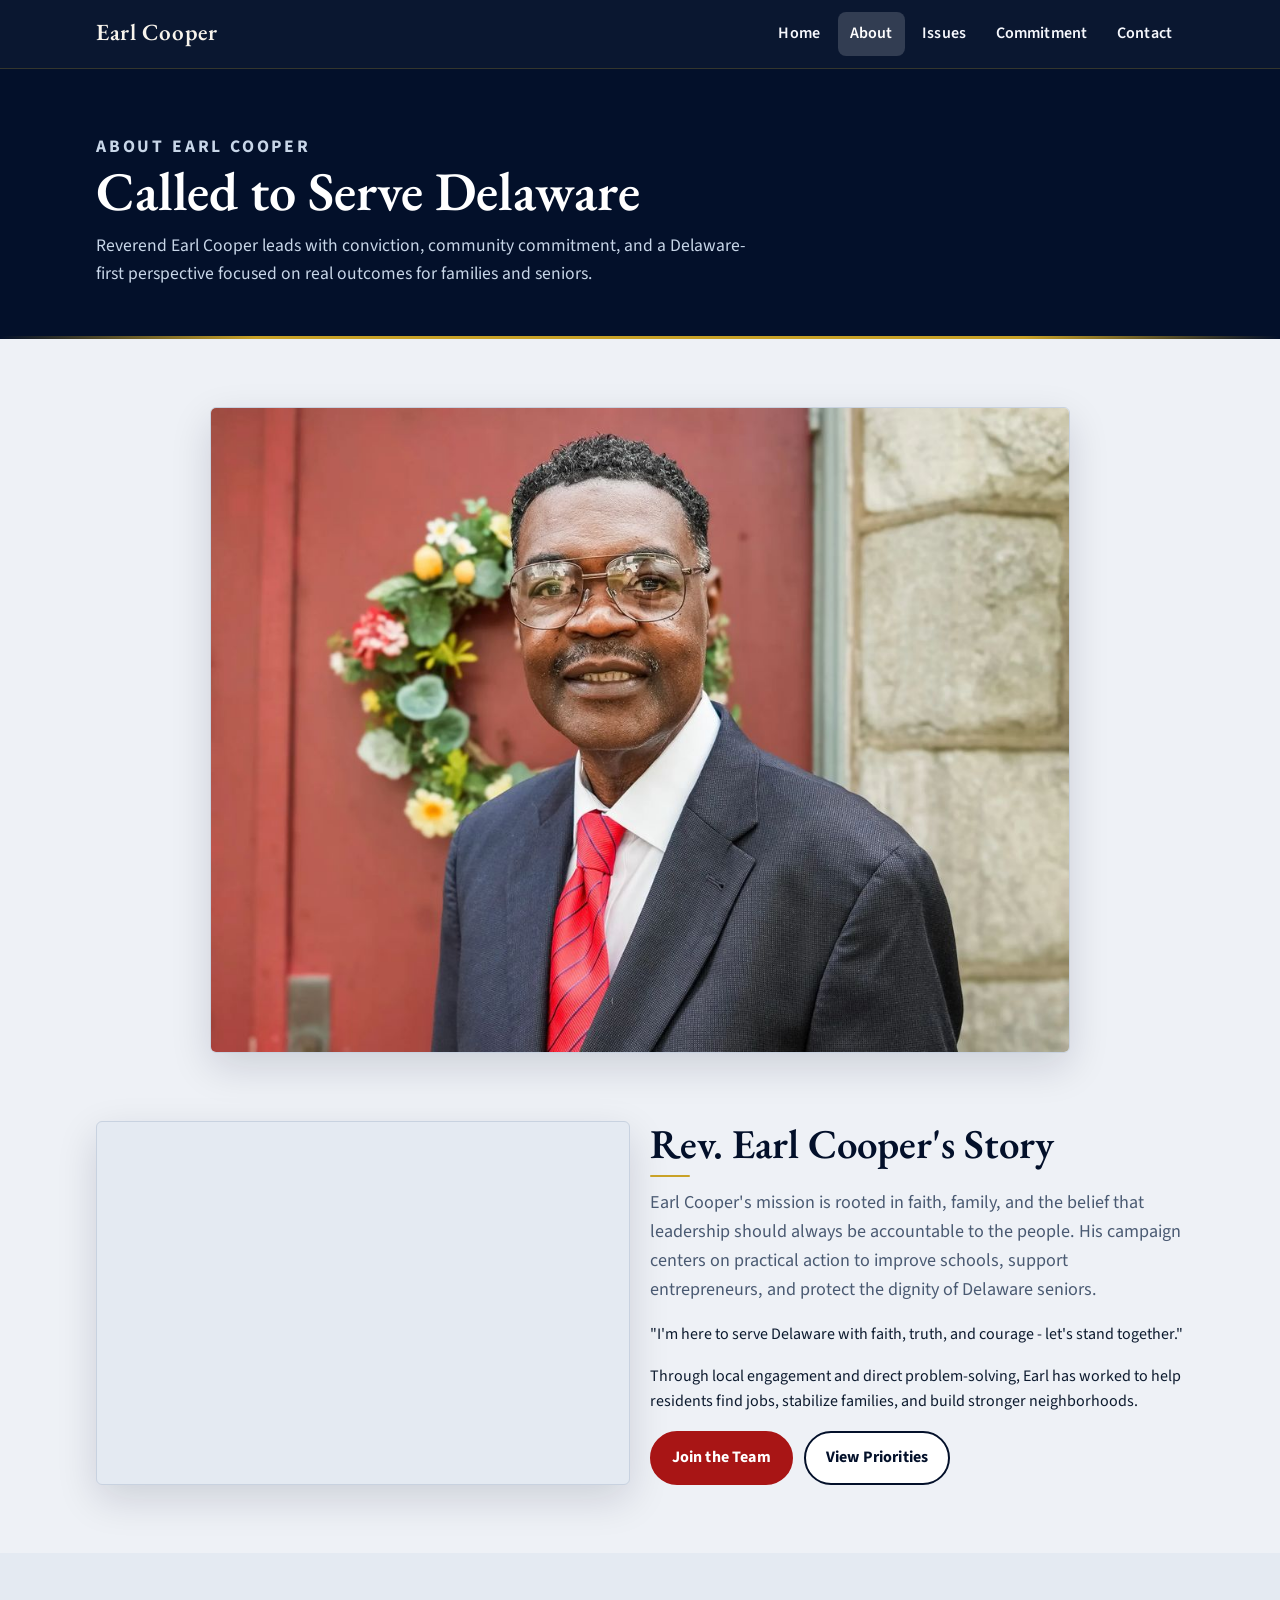
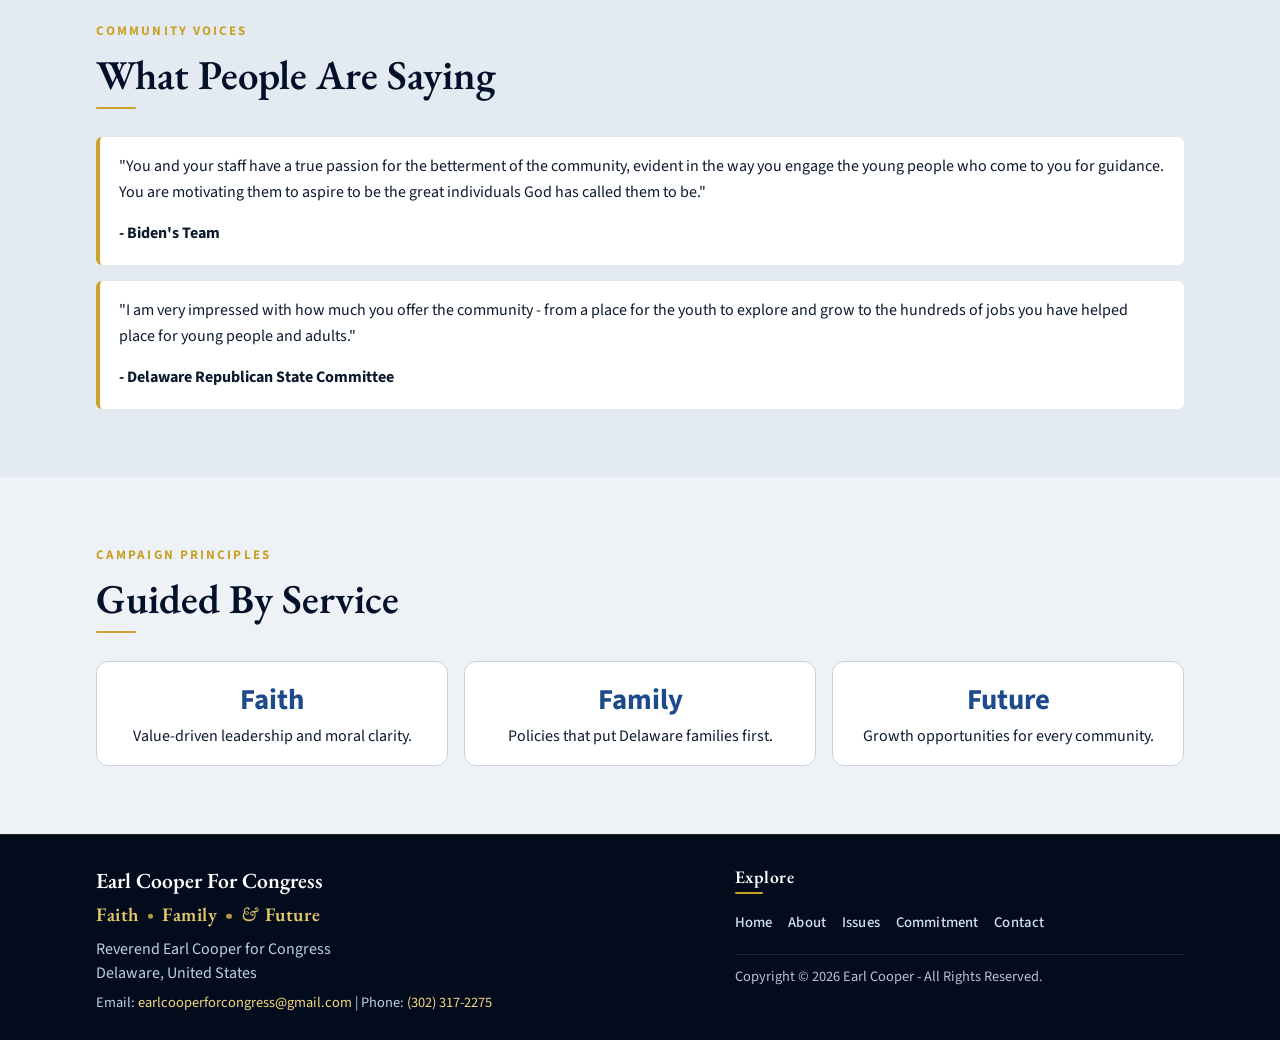
==== commit e82105d3: "Heritage Brand visual redesign B for captain review. Deepen navy fields, gold ceremonial accents, an" ====
--- a/about.html
+++ b/about.html
@@ -7,8 +7,8 @@
     <meta name="description" content="Learn about Reverend Earl Cooper and his community-driven leadership for Delaware.">
     <link rel="preconnect" href="https://fonts.googleapis.com">
     <link rel="preconnect" href="https://fonts.gstatic.com" crossorigin>
-    <link href="https://fonts.googleapis.com/css2?family=EB+Garamond:wght@500;700&family=Outfit:wght@400;500;600;700&display=swap" rel="stylesheet">
-    <link rel="stylesheet" href="assets/css/main.css?v=20260718a">
+    <link href="https://fonts.googleapis.com/css2?family=EB+Garamond:ital,wght@0,500;0,600;0,700;1,500&family=Source+Sans+3:wght@400;600;700&display=swap" rel="stylesheet">
+    <link rel="stylesheet" href="assets/css/main.css?v=20260718heritage">
   </head>
   <body>
     <a class="skip-link" href="#main-content">Skip to content</a>
@@ -107,18 +107,18 @@
             <p class="eyebrow">Campaign Principles</p>
             <h2>Guided By Service</h2>
           </div>
-          <div class="principles">
-            <div class="principle">
+          <div class="stats">
+            <div class="stat">
               <strong>Faith</strong>
-              <span>Value-driven leadership and moral clarity.</span>
+              Value-driven leadership and moral clarity.
             </div>
-            <div class="principle">
+            <div class="stat">
               <strong>Family</strong>
-              <span>Policies that put Delaware families first.</span>
+              Policies that put Delaware families first.
             </div>
-            <div class="principle">
+            <div class="stat">
               <strong>Future</strong>
-              <span>Growth opportunities for every community.</span>
+              Growth opportunities for every community.
             </div>
           </div>
         </div>
@@ -148,6 +148,6 @@
         </div>
       </div>
     </footer>
-    <script src="assets/js/main.js?v=20260718a"></script>
+    <script src="assets/js/main.js?v=20260718b"></script>
   </body>
 </html>
--- a/assets/css/main.css
+++ b/assets/css/main.css
@@ -1,28 +1,28 @@
-/* Design A — Civic Modernist: cool slate surfaces, editorial grid, navy/red/gold accents */
-
 :root {
-  --color-navy: #0a2458;
-  --color-navy-deep: #061428;
-  --color-blue: #1d58ba;
-  --color-red: #b11a1a;
-  --color-gold: #d4a82a;
-  --color-ink: #0f1419;
-  --color-slate: #1a2332;
-  --color-slate-mid: #2a3544;
-  --color-muted: #5c6b7f;
-  --color-bg: #f0f2f5;
+  --color-navy: #03102a;
+  --color-navy-mid: #0a1f42;
+  --color-navy-light: #122a52;
+  --color-blue: #1d4a8a;
+  --color-light-blue: #e4eaf2;
+  --color-sky: #b8c9dc;
+  --color-red: #a81515;
+  --color-red-hover: #8f1111;
+  --color-gold: #c9a227;
+  --color-gold-light: #e8c96a;
+  --color-gold-pale: #f5e6b8;
+  --color-ink: #0c1a2e;
+  --color-muted: #4a5a72;
+  --color-bg: #eef1f6;
   --color-surface: #ffffff;
-  --color-border: #d8dde5;
-  --color-border-strong: #b8c0cc;
-  --shadow-soft: 0 12px 40px rgba(15, 20, 25, 0.08);
-  --shadow-hero: 0 24px 64px rgba(6, 20, 40, 0.35);
-  --radius: 4px;
-  --radius-lg: 6px;
-  --content-width: 1160px;
-  --grid-gap: 1.5rem;
+  --color-border: #c8d2e0;
+  --shadow-soft: 0 14px 40px rgba(3, 16, 42, 0.14);
+  --shadow-heritage: 0 22px 56px rgba(3, 16, 42, 0.22);
+  --radius: 6px;
+  --content-width: 1120px;
+  --font-serif: "EB Garamond", Georgia, "Times New Roman", serif;
+  --font-sans: "Source Sans 3", "Segoe UI", Arial, sans-serif;
+  /* Bar height below safe-area; used when header overlays the home video hero */
   --site-header-bar: 3.75rem;
-  --font-sans: "Outfit", "Segoe UI", sans-serif;
-  --font-serif: "EB Garamond", Georgia, serif;
 }
 
 *,
@@ -47,8 +47,6 @@
   color: var(--color-ink);
   background: var(--color-bg);
   line-height: 1.6;
-  font-size: 1.0625rem;
-  -webkit-font-smoothing: antialiased;
 }
 
 body.nav-open {
@@ -77,7 +75,7 @@
   color: var(--color-navy);
   line-height: 1.12;
   margin-top: 0;
-  font-weight: 700;
+  font-weight: 600;
 }
 
 p {
@@ -96,23 +94,22 @@
   padding: 10px 14px;
   background: var(--color-navy);
   color: #fff;
-  border-radius: var(--radius);
+  border-radius: 8px;
   z-index: 1000;
-  font-weight: 600;
-}
-
-/* --- Header --- */
+}
 
 .site-header {
   position: sticky;
   top: 0;
   z-index: 100;
   width: 100%;
-  background: rgba(6, 20, 40, 0.92);
-  backdrop-filter: blur(12px);
-  border-bottom: 1px solid rgba(255, 255, 255, 0.08);
-}
-
+  max-width: 100%;
+  background: rgba(3, 16, 42, 0.97);
+  backdrop-filter: blur(8px);
+  border-bottom: 1px solid rgba(201, 162, 39, 0.22);
+}
+
+/* Home: header sits over the video so the hero truly fills the viewport edge-to-edge */
 body.page-home .site-header {
   position: fixed;
   left: 0;
@@ -133,7 +130,7 @@
   position: relative;
   width: min(100%, var(--content-width));
   margin: 0 auto;
-  padding: 0.85rem 1.25rem;
+  padding: 0.75rem 1rem;
   display: flex;
   align-items: center;
   justify-content: space-between;
@@ -141,47 +138,49 @@
 }
 
 .brand {
-  color: #fff;
+  color: #f8f4ec;
   text-decoration: none;
   font-family: var(--font-serif);
-  font-size: 1.35rem;
-  font-weight: 700;
-  letter-spacing: 0.02em;
-  padding: 0.1rem 0;
+  font-size: 1.45rem;
+  font-weight: 600;
+  letter-spacing: 0.03em;
+  padding: 0.15rem 0;
   border-bottom: 2px solid transparent;
-  transition: border-color 160ms ease, opacity 160ms ease;
+  transition:
+    border-color 160ms ease-out,
+    color 160ms ease-out,
+    opacity 160ms ease-out;
 }
 
 .brand:hover,
 .brand:focus-visible {
-  color: #fff;
+  color: var(--color-gold-light);
   border-bottom-color: var(--color-gold);
   outline: none;
-  opacity: 0.95;
+  opacity: 1;
 }
 
 .menu-toggle {
   display: none;
-  border: 1px solid rgba(255, 255, 255, 0.25);
-  background: transparent;
+  border: 1px solid rgba(255, 255, 255, 0.3);
+  background: rgba(255, 255, 255, 0.1);
   color: #fff;
   padding: 0.55rem 0.9rem;
   min-height: 2.75rem;
   min-width: 2.75rem;
-  border-radius: var(--radius);
+  border-radius: 8px;
   font: inherit;
   font-weight: 600;
-  font-size: 0.9rem;
-  letter-spacing: 0.04em;
-  text-transform: uppercase;
   cursor: pointer;
-  transition: background-color 160ms ease, border-color 160ms ease;
+  transition:
+    background-color 160ms ease,
+    border-color 160ms ease;
 }
 
 .menu-toggle:hover,
 .menu-toggle:focus-visible {
-  background: rgba(255, 255, 255, 0.1);
-  border-color: rgba(255, 255, 255, 0.45);
+  background: rgba(255, 255, 255, 0.2);
+  border-color: rgba(255, 255, 255, 0.55);
   outline: none;
 }
 
@@ -195,106 +194,61 @@
   padding: 0;
   list-style: none;
   display: flex;
-  gap: 0.15rem;
+  gap: 0.35rem;
   flex-wrap: wrap;
 }
 
 .site-nav a {
-  color: rgba(255, 255, 255, 0.82);
+  color: #f6f8fd;
   text-decoration: none;
-  padding: 0.5rem 0.85rem;
+  padding: 0.55rem 0.75rem;
   min-height: 2.5rem;
   display: inline-flex;
   align-items: center;
-  border-radius: var(--radius);
-  font-weight: 500;
-  font-size: 0.95rem;
-  letter-spacing: 0.02em;
-  transition: color 160ms ease, background-color 160ms ease;
+  border-radius: 8px;
+  font-weight: 600;
+  letter-spacing: 0.01em;
+  transition: background-color 160ms ease, color 160ms ease;
 }
 
 .site-nav a:hover,
 .site-nav a:focus-visible {
-  color: #fff;
-  background: rgba(255, 255, 255, 0.08);
+  background: rgba(255, 255, 255, 0.18);
+  color: #fff;
   outline: none;
 }
 
 .site-nav a:focus-visible {
-  outline: 2px solid rgba(255, 255, 255, 0.7);
+  outline: 2px solid rgba(255, 255, 255, 0.85);
   outline-offset: 2px;
 }
 
 .site-nav a[aria-current="page"] {
-  color: #fff;
-  background: rgba(255, 255, 255, 0.12);
-  box-shadow: inset 0 -2px 0 var(--color-gold);
-}
-
-/* --- Layout --- */
+  background: rgba(255, 255, 255, 0.16);
+  color: #fff;
+}
 
 .container {
   width: min(100%, var(--content-width));
   margin: 0 auto;
-  padding: 0 1.25rem;
-}
-
-.section {
-  padding: 5rem 0;
-}
-
-.section-alt {
-  background: var(--color-surface);
-  border-block: 1px solid var(--color-border);
-}
-
-.section-header {
-  max-width: 40rem;
-  margin-bottom: 2.5rem;
-}
-
-.eyebrow {
-  text-transform: uppercase;
-  letter-spacing: 0.14em;
-  color: var(--color-red);
-  font-weight: 600;
-  margin-bottom: 0.75rem;
-  font-size: 0.8rem;
-  font-family: var(--font-sans);
-}
-
-.eyebrow-on-dark {
-  color: var(--color-gold);
-}
-
-.section h2 {
-  font-size: clamp(1.85rem, 3.2vw, 2.75rem);
-  margin-bottom: 0.85rem;
-}
-
-.lead {
-  font-size: 1.125rem;
-  color: var(--color-muted);
-  line-height: 1.65;
-}
-
-/* --- Video hero --- */
+  padding: 0 1rem;
+}
 
 .video-hero {
   position: relative;
   min-height: 100vh;
   min-height: 100dvh;
   display: grid;
-  align-items: end;
+  place-items: center;
   overflow: hidden;
   isolation: isolate;
   color: #fff;
-  background: var(--color-navy-deep);
+  background: linear-gradient(155deg, rgba(3, 16, 42, 0.92) 0%, rgba(10, 31, 66, 0.78) 50%, rgba(60, 12, 12, 0.55) 100%);
 }
 
 .video-hero.is-fallback {
   background:
-    linear-gradient(105deg, rgba(6, 20, 40, 0.88) 0%, rgba(10, 36, 88, 0.72) 50%, rgba(6, 20, 40, 0.85) 100%),
+    linear-gradient(155deg, rgba(3, 16, 42, 0.88) 0%, rgba(10, 31, 66, 0.72) 50%, rgba(60, 12, 12, 0.48) 100%),
     url("https://img1.wsimg.com/isteam/ip/7aca911b-c59e-40e2-817f-d52fc576a9c3/DSC01119.jpeg/:/rs=w:1800,h:1100") center 24%/cover no-repeat;
 }
 
@@ -304,7 +258,7 @@
   width: 100%;
   height: 100%;
   z-index: 0;
-  transform: translate3d(0, var(--video-hero-parallax-y, 0px), 0) scale(1.22);
+  transform: translate3d(0, var(--video-hero-parallax-y, 0px), 0) scale(1.28);
   transform-origin: center center;
   will-change: transform;
   backface-visibility: hidden;
@@ -316,7 +270,7 @@
   width: 100%;
   height: 100%;
   object-fit: cover;
-  object-position: center 28%;
+  object-position: center 26%;
   opacity: 0;
   transition: opacity 520ms ease-in-out;
   pointer-events: none;
@@ -338,62 +292,96 @@
   position: absolute;
   inset: 0;
   background:
-    linear-gradient(0deg, rgba(6, 20, 40, 0.94) 0%, rgba(6, 20, 40, 0.55) 38%, rgba(10, 36, 88, 0.35) 100%),
-    linear-gradient(90deg, rgba(6, 20, 40, 0.82) 0%, rgba(6, 20, 40, 0.25) 55%, rgba(6, 20, 40, 0.5) 100%);
+    linear-gradient(155deg, rgba(3, 16, 42, 0.82) 0%, rgba(10, 31, 66, 0.62) 48%, rgba(80, 18, 18, 0.52) 100%),
+    radial-gradient(ellipse at 50% 12%, rgba(201, 162, 39, 0.18), rgba(201, 162, 39, 0) 52%);
 }
 
 .video-hero-inner {
   position: relative;
   z-index: 1;
-  width: min(100%, var(--content-width));
+  width: min(100%, 980px);
+  padding: 0 1.25rem;
+  text-align: center;
+}
+
+.video-hero-eyebrow {
+  margin: 0 0 0.85rem;
+  font-family: var(--font-sans);
+  font-size: clamp(0.78rem, 1.6vw, 0.92rem);
+  font-weight: 700;
+  letter-spacing: 0.22em;
+  text-transform: uppercase;
+  color: var(--color-gold-light);
+}
+
+.video-hero-eyebrow::before,
+.video-hero-eyebrow::after {
+  content: "";
+  display: inline-block;
+  width: clamp(1.5rem, 4vw, 2.75rem);
+  height: 1px;
+  background: linear-gradient(90deg, transparent, var(--color-gold), transparent);
+  vertical-align: middle;
+  margin: 0 0.65rem 0.15rem;
+}
+
+.video-hero-brand {
+  margin: 0 0 0.5rem;
+  font-family: var(--font-serif);
+  font-weight: 700;
+  line-height: 0.92;
+  letter-spacing: -0.01em;
+}
+
+.video-hero-brand .brand-name {
+  display: block;
+  font-size: clamp(3.2rem, 11vw, 7.2rem);
+  color: #fff;
+  text-shadow:
+    0 2px 4px rgba(3, 16, 42, 0.5),
+    0 16px 48px rgba(0, 0, 0, 0.35);
+}
+
+.video-hero-brand .brand-office {
+  display: block;
+  margin-top: 0.1em;
+  font-size: clamp(1.6rem, 4.5vw, 3rem);
+  font-weight: 500;
+  font-style: italic;
+  color: var(--color-gold-light);
+  letter-spacing: 0.04em;
+  text-shadow: 0 2px 8px rgba(3, 16, 42, 0.45);
+}
+
+.video-hero-tagline {
+  margin: 0.85rem 0 1.1rem;
+  padding-top: 0.85rem;
+  border-top: 1px solid rgba(201, 162, 39, 0.45);
+  font-family: var(--font-serif);
+  font-size: clamp(1.75rem, 5vw, 3.4rem);
+  font-weight: 600;
+  font-style: italic;
+  line-height: 1.05;
+  letter-spacing: 0.02em;
+  color: #faf6ee;
+  text-shadow:
+    0 1px 3px rgba(3, 16, 42, 0.55),
+    0 0 32px rgba(201, 162, 39, 0.2);
+}
+
+.video-hero-subtitle {
   margin: 0 auto;
-  padding: 0 1.25rem 4.5rem;
-  text-align: left;
-}
-
-.video-hero-brand {
-  margin: 0 0 1.25rem;
-  font-family: var(--font-serif);
-  font-size: clamp(2.75rem, 7vw, 5rem);
-  font-weight: 700;
-  line-height: 0.95;
-  letter-spacing: -0.01em;
-  color: #fff;
-  text-shadow: 0 2px 24px rgba(0, 0, 0, 0.45);
-}
-
-.video-hero-brand span {
-  display: block;
-  font-size: 0.42em;
-  font-weight: 500;
-  letter-spacing: 0.18em;
-  text-transform: uppercase;
-  color: var(--color-gold);
-  margin-bottom: 0.35em;
-  font-family: var(--font-sans);
-}
-
-.video-hero-tagline {
-  margin: 0 0 1rem;
-  font-family: var(--font-serif);
-  font-size: clamp(1.5rem, 3.5vw, 2.25rem);
-  font-weight: 500;
-  line-height: 1.2;
-  color: rgba(255, 255, 255, 0.95);
-  max-width: 28rem;
-}
-
-.video-hero-subtitle {
-  margin: 0;
-  max-width: 32rem;
-  color: rgba(255, 255, 255, 0.78);
-  font-size: 1.05rem;
+  max-width: 38rem;
+  color: #d4dfe8;
+  font-size: clamp(1.02rem, 2vw, 1.22rem);
+  font-weight: 400;
   line-height: 1.55;
 }
 
 .video-hero-actions {
+  justify-content: center;
   margin-top: 1.75rem;
-  gap: 0.75rem;
+  gap: 0.9rem;
 }
 
 @media (prefers-reduced-motion: reduce) {
@@ -402,11 +390,59 @@
   }
 }
 
-/* --- Buttons --- */
+.quote-band {
+  position: relative;
+  color: #fff;
+  background: var(--color-navy);
+  padding: 4rem 0;
+}
+
+.quote-band::before {
+  content: "";
+  position: absolute;
+  top: 0;
+  left: 0;
+  right: 0;
+  height: 3px;
+  background: linear-gradient(90deg, transparent, var(--color-gold) 20%, var(--color-gold) 80%, transparent);
+}
+
+.quote-band-inner {
+  max-width: 44rem;
+  text-align: center;
+}
+
+.quote-band-quote {
+  margin: 0 0 1.5rem;
+  padding: 0;
+  border: 0;
+}
+
+.quote-band-quote p {
+  margin: 0 0 1rem;
+  font-family: var(--font-serif);
+  font-size: clamp(1.35rem, 2.6vw, 1.85rem);
+  line-height: 1.45;
+  font-style: italic;
+  color: #f0f4fa;
+}
+
+.quote-band-quote footer {
+  font-family: var(--font-sans);
+  font-size: 0.95rem;
+  font-weight: 700;
+  letter-spacing: 0.14em;
+  text-transform: uppercase;
+  color: var(--color-gold-light);
+}
+
+.quote-band .btn-ghost {
+  margin-inline: auto;
+}
 
 .btn-row {
   display: flex;
-  gap: 0.75rem;
+  gap: 0.7rem;
   flex-wrap: wrap;
 }
 
@@ -415,21 +451,20 @@
   align-items: center;
   justify-content: center;
   border: 2px solid transparent;
-  border-radius: var(--radius);
-  padding: 0.8rem 1.4rem;
+  border-radius: 999px;
+  padding: 0.75rem 1.25rem;
   min-height: 2.75rem;
   font: inherit;
-  font-weight: 600;
-  font-size: 0.95rem;
-  letter-spacing: 0.03em;
+  font-weight: 700;
   text-decoration: none;
-  text-transform: uppercase;
+  letter-spacing: 0.01em;
   cursor: pointer;
   transition:
-    background-color 0.2s ease,
-    border-color 0.2s ease,
-    color 0.2s ease,
-    box-shadow 0.2s ease;
+    transform 0.22s cubic-bezier(0.22, 1, 0.36, 1),
+    box-shadow 0.22s cubic-bezier(0.22, 1, 0.36, 1),
+    background-color 0.22s ease,
+    border-color 0.22s ease,
+    color 0.22s ease;
 }
 
 .btn:focus-visible {
@@ -437,6 +472,12 @@
   outline-offset: 3px;
 }
 
+@media (prefers-reduced-motion: reduce) {
+  .btn {
+    transition: background-color 0.18s ease, border-color 0.18s ease, color 0.18s ease;
+  }
+}
+
 .btn-primary {
   background: var(--color-red);
   color: #fff;
@@ -445,156 +486,143 @@
 
 .btn-primary:hover,
 .btn-primary:focus-visible {
-  background: #961515;
-  border-color: #961515;
+  background: var(--color-red-hover);
+  border-color: var(--color-red-hover);
   color: #fff;
 }
 
 .btn-ghost {
-  border-color: rgba(255, 255, 255, 0.65);
-  color: #fff;
-  background: transparent;
+  border-color: rgba(201, 162, 39, 0.75);
+  color: #fff;
 }
 
 .btn-ghost:hover,
 .btn-ghost:focus-visible {
-  border-color: #fff;
-  background: rgba(255, 255, 255, 0.1);
+  border-color: var(--color-gold-light);
+  background: rgba(201, 162, 39, 0.15);
   color: #fff;
 }
 
 .btn-outline {
   border-color: var(--color-navy);
   color: var(--color-navy);
-  background: transparent;
+  background: #fff;
 }
 
 .btn-outline:hover,
 .btn-outline:focus-visible {
   border-color: var(--color-red);
   color: var(--color-red);
-  background: transparent;
-}
-
-/* --- Issue list (editorial, not cardified) --- */
-
-.issue-list {
-  display: grid;
-  gap: 0;
-  border-top: 2px solid var(--color-ink);
-}
-
-.issue-item {
-  display: grid;
-  grid-template-columns: auto auto 1fr auto;
-  gap: 1.25rem 1.5rem;
-  align-items: start;
-  padding: 2rem 0;
-  border-bottom: 1px solid var(--color-border);
-  text-decoration: none;
-  color: inherit;
-  transition: background-color 0.2s ease;
-}
-
-a.issue-item:hover,
-a.issue-item:focus-visible {
-  color: inherit;
-}
-
-a.issue-item:focus-visible {
-  outline: 2px solid var(--color-blue);
-  outline-offset: 4px;
-}
-
-.issue-item-num {
+  background: #fff;
+}
+
+@media (hover: hover) and (pointer: fine) and (prefers-reduced-motion: no-preference) {
+  .btn:hover,
+  .btn:focus-visible {
+    transform: translateY(-2px);
+    box-shadow: 0 8px 20px rgba(10, 36, 88, 0.18);
+  }
+
+  .btn:active {
+    transform: translateY(0);
+    box-shadow: 0 3px 10px rgba(10, 36, 88, 0.12);
+    transition-duration: 0.1s;
+  }
+}
+
+.section {
+  padding: 4.25rem 0;
+}
+
+.section-alt {
+  background: var(--color-light-blue);
+}
+
+.section-header {
+  max-width: 52rem;
+  margin-bottom: 1.75rem;
+}
+
+.eyebrow {
+  text-transform: uppercase;
+  letter-spacing: 0.16em;
+  color: var(--color-gold);
+  font-weight: 700;
+  margin-bottom: 0.65rem;
+  font-size: 0.82rem;
   font-family: var(--font-sans);
-  font-size: 0.8rem;
+}
+
+.eyebrow-on-dark {
+  color: var(--color-gold-light);
+}
+
+.section h2 {
+  font-size: clamp(1.9rem, 3.2vw, 2.75rem);
+  margin-bottom: 0.7rem;
   font-weight: 600;
-  letter-spacing: 0.12em;
-  text-transform: uppercase;
+}
+
+.section h2::after {
+  content: "";
+  display: block;
+  width: 2.5rem;
+  height: 2px;
+  background: var(--color-gold);
+  margin-top: 0.55rem;
+  border-radius: 1px;
+}
+
+.section-header h2::after {
+  margin-left: 0;
+}
+
+.lead {
+  font-size: 1.13rem;
   color: var(--color-muted);
-  padding-top: 0.35rem;
-}
-
-.issue-item-accent {
-  width: 3px;
-  align-self: stretch;
-  border-radius: 2px;
-  background: var(--color-navy);
-}
-
-.issue-item-accent--red {
-  background: var(--color-red);
-}
-
-.issue-item-accent--blue {
-  background: var(--color-blue);
-}
-
-.issue-item-accent--gold {
-  background: var(--color-gold);
-}
-
-.issue-item-body h3 {
-  font-size: clamp(1.35rem, 2.5vw, 1.65rem);
-  margin-bottom: 0.5rem;
-}
-
-.issue-item-body p {
-  color: var(--color-muted);
-  margin-bottom: 0.35rem;
-  max-width: 52rem;
-}
-
-.issue-item-cue {
-  font-weight: 600;
-  font-size: 0.85rem;
-  letter-spacing: 0.06em;
-  text-transform: uppercase;
-  color: var(--color-blue);
-  white-space: nowrap;
-  padding-top: 0.35rem;
-}
-
-a.issue-item:hover .issue-item-cue,
-a.issue-item:focus-visible .issue-item-cue {
-  color: var(--color-red);
-}
-
-/* --- Cards (forms, interactive containers only) --- */
+}
 
 .card-grid {
   display: grid;
   grid-template-columns: repeat(3, minmax(0, 1fr));
-  gap: var(--grid-gap);
+  gap: 1rem;
 }
 
 .card {
   background: var(--color-surface);
   border: 1px solid var(--color-border);
-  border-radius: var(--radius-lg);
-  padding: 1.5rem;
+  border-radius: var(--radius);
+  box-shadow: var(--shadow-soft);
+  padding: 1.5rem 1.4rem;
   display: flex;
   flex-direction: column;
-  gap: 0.75rem;
+  gap: 0.7rem;
+  position: relative;
+}
+
+.card::before {
+  content: "";
+  position: absolute;
+  top: 0;
+  left: 1.4rem;
+  right: 1.4rem;
+  height: 1px;
+  background: linear-gradient(90deg, transparent, rgba(201, 162, 39, 0.35), transparent);
 }
 
 a.card {
   text-decoration: none;
   color: inherit;
   cursor: pointer;
-  transition: border-color 0.2s ease, box-shadow 0.2s ease;
 }
 
 a.card:hover,
 a.card:focus-visible {
   color: inherit;
-  border-color: var(--color-border-strong);
-  box-shadow: var(--shadow-soft);
 }
 
 a.card:focus-visible {
-  outline: 2px solid var(--color-blue);
+  outline: 3px solid rgba(29, 88, 186, 0.45);
   outline-offset: 3px;
 }
 
@@ -604,20 +632,19 @@
   scroll-margin-top: calc(var(--site-header-bar) + 1rem);
 }
 
-.card h2,
 .card h3 {
-  font-size: 1.4rem;
-  margin-bottom: 0.25rem;
+  font-size: 1.45rem;
+  margin-bottom: 0.2rem;
 }
 
 .card-link-cue {
   margin-top: auto;
-  padding-top: 0.5rem;
-  font-weight: 600;
-  font-size: 0.85rem;
-  letter-spacing: 0.06em;
+  padding-top: 0.35rem;
+  font-weight: 700;
+  font-size: 0.92rem;
+  letter-spacing: 0.04em;
   text-transform: uppercase;
-  color: var(--color-blue);
+  color: var(--color-navy-mid);
 }
 
 a.card:hover .card-link-cue,
@@ -651,64 +678,43 @@
 }
 
 .card-accent-blue {
-  border-top-color: var(--color-blue);
+  border-top-color: var(--color-navy-mid);
 }
 
 .card-accent-gold {
   border-top-color: var(--color-gold);
 }
 
-/* --- Quote band --- */
-
-.quote-band {
-  position: relative;
-  color: #fff;
-  background: var(--color-slate);
-  padding: 4.5rem 0;
-  border-block: 3px solid var(--color-gold);
-}
-
-.quote-band-inner {
-  max-width: 44rem;
-  text-align: left;
-}
-
-.quote-band-quote {
-  margin: 0 0 2rem;
-  padding: 0;
-  border: 0;
-}
-
-.quote-band-quote p {
-  margin: 0 0 1.25rem;
-  font-family: var(--font-serif);
-  font-size: clamp(1.35rem, 2.5vw, 1.85rem);
-  line-height: 1.45;
-  color: rgba(255, 255, 255, 0.92);
-}
-
-.quote-band-quote footer {
-  font-family: var(--font-sans);
-  font-size: 0.9rem;
-  font-weight: 600;
-  letter-spacing: 0.08em;
-  text-transform: uppercase;
-  color: var(--color-gold);
-}
-
-/* --- Split layouts --- */
+.card-grid > .card {
+  transition:
+    transform 0.24s cubic-bezier(0.22, 1, 0.36, 1),
+    box-shadow 0.24s cubic-bezier(0.22, 1, 0.36, 1);
+}
+
+@media (prefers-reduced-motion: reduce) {
+  .card-grid > .card {
+    transition: none;
+  }
+}
+
+@media (hover: hover) and (pointer: fine) and (prefers-reduced-motion: no-preference) {
+  .card-grid > .card:hover {
+    transform: translateY(-6px);
+    box-shadow: 0 22px 48px rgba(10, 36, 88, 0.18);
+  }
+}
 
 .split {
   display: grid;
   grid-template-columns: 1fr 1fr;
-  gap: 3rem;
-  align-items: center;
+  gap: 1.2rem;
+  align-items: stretch;
 }
 
 .split-stack {
   display: flex;
   flex-direction: column;
-  gap: 2.5rem;
+  gap: 2rem;
 }
 
 .split-stack-copy {
@@ -720,11 +726,12 @@
 }
 
 .image-panel {
-  border-radius: var(--radius-lg);
+  border-radius: var(--radius);
   overflow: hidden;
   border: 1px solid var(--color-border);
-  min-height: 280px;
-  background: var(--color-slate-mid);
+  min-height: 260px;
+  background: var(--color-light-blue);
+  box-shadow: var(--shadow-soft);
 }
 
 .image-panel img {
@@ -740,7 +747,7 @@
 .image-panel-duo .image-panel-grid {
   display: grid;
   grid-template-columns: 1fr 1fr;
-  gap: 0.75rem;
+  gap: 0.65rem;
 }
 
 .image-panel-duo .image-panel-grid img {
@@ -749,7 +756,6 @@
   height: auto;
   object-fit: cover;
   display: block;
-  border-radius: var(--radius);
 }
 
 @media (max-width: 640px) {
@@ -766,76 +772,77 @@
   display: block;
 }
 
-/* --- Quotes --- */
-
 .quote-list {
   display: grid;
-  gap: 0;
-  border-top: 2px solid var(--color-ink);
+  gap: 1rem;
 }
 
 .quote {
-  background: transparent;
-  border-left: none;
-  border-bottom: 1px solid var(--color-border);
-  border-radius: 0;
-  padding: 2rem 0 2rem 1.5rem;
+  background: #fff;
+  border-left: 4px solid var(--color-gold);
+  border-radius: var(--radius);
+  padding: 1.1rem 1.2rem;
+}
+
+.quote p:last-child {
+  margin-bottom: 0;
+}
+
+.cta-band {
+  background: var(--color-navy);
+  color: var(--color-ink);
   position: relative;
 }
 
-.quote::before {
+.cta-band::before {
   content: "";
   position: absolute;
+  top: 0;
   left: 0;
-  top: 2rem;
-  bottom: 2rem;
-  width: 3px;
-  background: var(--color-blue);
-  border-radius: 2px;
-}
-
-.quote p:last-child {
-  margin-bottom: 0;
-}
-
-/* --- CTA band --- */
-
-.cta-band {
-  background: var(--color-slate);
-  color: #fff;
-  border-block: 1px solid var(--color-slate-mid);
+  right: 0;
+  height: 3px;
+  background: linear-gradient(90deg, transparent, var(--color-gold) 20%, var(--color-gold) 80%, transparent);
 }
 
 .cta-band h2 {
-  color: #fff;
+  color: rgba(255, 255, 255, 1);
 }
 
 .cta-band p {
-  color: rgba(255, 255, 255, 0.78);
+  color: rgba(220, 232, 251, 1);
 }
 
 .cta-band .eyebrow {
-  color: var(--color-gold);
-}
-
-/* --- Campaign video section --- */
+  color: var(--color-gold-light);
+}
 
 .section-video {
-  background: var(--color-navy-deep);
+  background: var(--color-navy);
   padding: 0;
+  position: relative;
+}
+
+.section-video::before {
+  content: "";
+  position: absolute;
+  top: 0;
+  left: 0;
+  right: 0;
+  height: 3px;
+  background: linear-gradient(90deg, transparent, var(--color-gold) 20%, var(--color-gold) 80%, transparent);
+  z-index: 1;
 }
 
 .section-video .video-inner {
   width: 100%;
   max-width: none;
-  padding: 4.5rem 0;
+  padding: 3.5rem 0 3.8rem;
 }
 
 .section-video .section-header {
-  text-align: left;
-  margin: 0 auto 2rem;
-  padding: 0 1.25rem;
-  max-width: var(--content-width);
+  text-align: center;
+  margin: 0 auto 1.8rem;
+  padding: 0 1.2rem;
 }
 
 .section-video .section-header h2 {
@@ -843,21 +850,20 @@
 }
 
 .section-video .section-header .eyebrow {
-  color: var(--color-gold);
+  color: var(--color-gold-light);
 }
 
 .video-embed {
-  padding: 0 1.25rem;
+  padding: 0 0.5rem;
 }
 
 .video-embed-inner {
   position: relative;
-  width: min(100%, var(--content-width));
+  width: min(100%, 1160px);
   margin: 0 auto;
-  border-radius: var(--radius-lg);
+  border-radius: 22px;
   overflow: hidden;
-  box-shadow: var(--shadow-hero);
-  border: 1px solid rgba(255, 255, 255, 0.08);
+  box-shadow: 0 26px 60px rgba(0, 0, 0, 0.55);
 }
 
 .video-embed-inner::before {
@@ -875,17 +881,16 @@
   border: 0;
 }
 
-/* --- Forms --- */
-
 .form-card {
-  background: var(--color-surface);
+  background: #fff;
   border: 1px solid var(--color-border);
-  border-radius: var(--radius-lg);
-  padding: 1.75rem;
+  border-radius: var(--radius);
+  padding: 1.35rem 1.3rem;
+  box-shadow: var(--shadow-soft);
 }
 
 .form-card h2 {
-  margin-bottom: 1.25rem;
+  margin-bottom: 1rem;
   font-size: clamp(1.45rem, 2.5vw, 1.75rem);
 }
 
@@ -894,20 +899,19 @@
   font-weight: 600;
   margin-bottom: 0.45rem;
   color: var(--color-navy);
-  font-size: 0.95rem;
 }
 
 input,
 textarea,
 select {
   width: 100%;
-  border: 1px solid var(--color-border-strong);
-  border-radius: var(--radius);
-  padding: 0.78rem 0.9rem;
+  border: 1px solid #b9c9e1;
+  border-radius: 10px;
+  padding: 0.78rem 0.85rem;
   min-height: 2.75rem;
   font: inherit;
-  margin-bottom: 1rem;
-  background: var(--color-surface);
+  margin-bottom: 0.95rem;
+  background: #fff;
   transition: border-color 160ms ease, box-shadow 160ms ease;
 }
 
@@ -920,8 +924,7 @@
 textarea:focus-visible,
 select:focus-visible {
   border-color: var(--color-blue);
-  outline: 2px solid rgba(29, 88, 186, 0.2);
-  outline-offset: 0;
+  outline: 3px solid rgba(29, 88, 186, 0.2);
 }
 
 .form-note {
@@ -934,8 +937,7 @@
   margin: 0;
   padding: 0;
   display: grid;
-  gap: 0;
-  border-top: 1px solid var(--color-border);
+  gap: 0.8rem;
 }
 
 ul.list-clean > li::marker {
@@ -945,26 +947,20 @@
 
 ul.list-clean > li {
   list-style-type: none;
-  border-bottom: 1px solid var(--color-border);
-  padding: 1rem 0;
-  background: transparent;
-  border-radius: 0;
-}
-
+}
+
+ul.list-clean > li,
 dl.list-clean > div {
-  border-bottom: 1px solid var(--color-border);
-  padding: 1rem 0;
-  background: transparent;
-  border-radius: 0;
+  background: #fff;
+  border: 1px solid var(--color-border);
+  border-radius: 10px;
+  padding: 0.8rem 0.9rem;
 }
 
 dl.list-clean dt {
-  font-weight: 600;
+  font-weight: 700;
   color: var(--color-navy);
   margin: 0 0 0.2rem;
-  font-size: 0.85rem;
-  letter-spacing: 0.06em;
-  text-transform: uppercase;
 }
 
 dl.list-clean dd {
@@ -981,7 +977,7 @@
   text-decoration: underline;
 }
 
-/* --- Carousel --- */
+/* --- Image carousel (e.g. commitment gallery) --- */
 
 .media-carousel {
   position: relative;
@@ -997,32 +993,35 @@
   display: inline-flex;
   align-items: center;
   justify-content: center;
-  width: 2.5rem;
-  height: 2.5rem;
+  width: 2.2rem;
+  height: 2.2rem;
   padding: 0;
-  border-radius: var(--radius);
-  border: 1px solid var(--color-border);
-  background: rgba(255, 255, 255, 0.95);
+  border-radius: 999px;
+  border: 1px solid rgba(10, 36, 88, 0.1);
+  background: rgba(255, 255, 255, 0.92);
+  backdrop-filter: blur(8px);
+  -webkit-backdrop-filter: blur(8px);
   color: var(--color-navy);
   font-size: 1.25rem;
   font-weight: 600;
   line-height: 1;
   cursor: pointer;
   opacity: 1;
-  box-shadow: var(--shadow-soft);
+  box-shadow: 0 2px 10px rgba(10, 36, 88, 0.06);
   transition:
     opacity 0.28s ease,
     background-color 0.2s ease,
     border-color 0.2s ease,
-    color 0.2s ease;
+    color 0.2s ease,
+    box-shadow 0.2s ease;
 }
 
 .media-carousel-nav--prev {
-  left: 0.75rem;
+  left: 0.55rem;
 }
 
 .media-carousel-nav--next {
-  right: 0.75rem;
+  right: 0.55rem;
 }
 
 @media (hover: hover) and (pointer: fine) {
@@ -1044,14 +1043,16 @@
 
 .media-carousel-nav:hover {
   background: #fff;
-  border-color: var(--color-border-strong);
+  border-color: rgba(10, 36, 88, 0.18);
   color: var(--color-blue);
+  box-shadow: 0 3px 14px rgba(10, 36, 88, 0.1);
 }
 
 .media-carousel-nav:focus-visible {
   background: #fff;
-  border-color: var(--color-border-strong);
+  border-color: rgba(10, 36, 88, 0.18);
   color: var(--color-blue);
+  box-shadow: 0 3px 14px rgba(10, 36, 88, 0.1);
   outline: 2px solid rgba(29, 88, 186, 0.45);
   outline-offset: 2px;
 }
@@ -1062,9 +1063,10 @@
   width: 100%;
   overflow: hidden;
   box-sizing: border-box;
-  border-radius: var(--radius-lg);
-  border: 1px solid var(--color-border);
-  background: var(--color-bg);
+  border-radius: var(--radius);
+  border: 1px solid rgba(10, 36, 88, 0.08);
+  background: rgba(255, 255, 255, 0.65);
+  box-shadow: 0 1px 3px rgba(10, 36, 88, 0.04);
   aspect-ratio: 16 / 10;
   max-height: min(72vh, 560px);
   min-height: min(200px, 40vw);
@@ -1133,7 +1135,7 @@
   min-height: 0;
   object-fit: contain;
   object-position: center;
-  border-radius: var(--radius);
+  border-radius: calc(var(--radius) - 4px);
 }
 
 .media-carousel-nav:disabled {
@@ -1161,28 +1163,30 @@
   line-height: 1.5;
 }
 
+/* Optional dot strip (omit [data-carousel-dots] in HTML to disable) */
 .media-carousel-dots {
   display: flex;
   flex-wrap: wrap;
   align-items: center;
   justify-content: center;
   gap: 0.45rem;
-  margin-top: 0.75rem;
+  margin-top: 0.5rem;
 }
 
 .media-carousel-dot {
   width: 0.65rem;
   height: 0.65rem;
   padding: 0;
-  border-radius: var(--radius);
+  border-radius: 999px;
   border: 2px solid var(--color-navy);
   background: transparent;
   cursor: pointer;
-  transition: background-color 0.18s ease;
+  transition: background-color 0.18s ease, transform 0.18s ease;
 }
 
 .media-carousel-dot[aria-current="true"] {
   background: var(--color-navy);
+  transform: scale(1.15);
 }
 
 .media-carousel-dot:hover,
@@ -1191,41 +1195,49 @@
   border-color: var(--color-red);
 }
 
-/* --- Page hero (inner pages) --- */
-
 .page-hero {
-  background: var(--color-slate);
-  color: #fff;
-  padding: 4.5rem 0 3.5rem;
-  border-bottom: 3px solid var(--color-gold);
+  background: var(--color-navy);
+  color: #fff;
+  padding: 4rem 0 3.2rem;
+  position: relative;
+}
+
+.page-hero::after {
+  content: "";
+  position: absolute;
+  bottom: 0;
+  left: 0;
+  right: 0;
+  height: 3px;
+  background: linear-gradient(90deg, transparent, var(--color-gold) 20%, var(--color-gold) 80%, transparent);
 }
 
 .page-hero h1 {
   color: #fff;
-  margin-bottom: 0.85rem;
-  font-size: clamp(2.25rem, 4.5vw, 3.25rem);
-  max-width: 20ch;
+  margin-bottom: 0.6rem;
+  font-size: clamp(2.2rem, 4.5vw, 3.4rem);
+  font-weight: 600;
 }
 
 .page-hero p {
-  color: rgba(255, 255, 255, 0.78);
+  color: #c8d6e8;
   max-width: 42rem;
   font-size: 1.1rem;
   margin-bottom: 0;
-  line-height: 1.65;
+  line-height: 1.6;
 }
 
 .section-photo-highlight {
   padding-bottom: 0;
-  padding-top: 3rem;
 }
 
 .about-photo {
   margin: 0 auto;
-  max-width: 900px;
-  border-radius: var(--radius-lg);
+  max-width: 860px;
+  border-radius: var(--radius);
   overflow: hidden;
   border: 1px solid var(--color-border);
+  box-shadow: var(--shadow-soft);
   background: var(--color-surface);
 }
 
@@ -1236,89 +1248,40 @@
 }
 
 .about-photo figcaption {
-  padding: 0.9rem 1.25rem;
+  padding: 0.8rem 1rem;
   color: var(--color-muted);
-  font-weight: 500;
-  font-size: 0.9rem;
-  border-top: 1px solid var(--color-border);
-}
-
-/* --- Principles grid (not cardified) --- */
-
-.principles {
+  font-weight: 600;
+}
+
+.stats {
   display: grid;
   grid-template-columns: repeat(3, minmax(0, 1fr));
-  gap: 0;
-  border-top: 2px solid var(--color-ink);
-}
-
-.principle {
-  padding: 2rem 1.5rem 2rem 0;
-  border-bottom: 1px solid var(--color-border);
-  border-right: 1px solid var(--color-border);
-}
-
-.principle:nth-child(3n) {
-  border-right: none;
-  padding-right: 0;
-}
-
-.principle:nth-child(3n + 1) {
-  padding-left: 0;
-}
-
-.principle strong {
-  display: block;
-  font-family: var(--font-serif);
-  font-size: 1.65rem;
-  color: var(--color-navy);
-  margin-bottom: 0.5rem;
-}
-
-.principle span {
-  color: var(--color-muted);
-  font-size: 0.98rem;
-  line-height: 1.55;
-}
-
-/* Legacy stats alias */
-.stats {
-  display: contents;
+  gap: 1rem;
 }
 
 .stat {
-  padding: 2rem 1.5rem 2rem 0;
-  border-bottom: 1px solid var(--color-border);
-  border-right: 1px solid var(--color-border);
-  border-radius: 0;
-  background: transparent;
-  text-align: left;
-}
-
-.stat:nth-child(3n) {
-  border-right: none;
-  padding-right: 0;
+  border-radius: 12px;
+  background: #fff;
+  border: 1px solid var(--color-border);
+  padding: 1rem;
+  text-align: center;
 }
 
 .stat strong {
   display: block;
-  font-family: var(--font-serif);
-  font-size: 1.65rem;
-  color: var(--color-navy);
-  margin-bottom: 0.5rem;
-}
-
-/* --- Footer --- */
+  font-size: 1.8rem;
+  color: var(--color-blue);
+}
 
 .site-footer {
-  background: var(--color-navy-deep);
-  color: rgba(255, 255, 255, 0.72);
-  padding: 2.5rem 0 1.5rem;
-  border-top: 3px solid var(--color-gold);
+  background: #020c1c;
+  color: #c0cfe8;
+  padding: 2rem 0 1.25rem;
+  border-top: 1px solid rgba(201, 162, 39, 0.2);
 }
 
 .site-footer .small a {
-  color: var(--color-gold);
+  color: #f5d680;
   text-decoration: none;
   text-underline-offset: 3px;
 }
@@ -1332,19 +1295,18 @@
 
 .site-footer h2 {
   color: #fff;
-  margin: 0 0 0.5rem;
-  font-size: clamp(1.15rem, 2.2vw, 1.4rem);
+  margin: 0 0 0.45rem;
+  font-size: clamp(1.15rem, 2.2vw, 1.35rem);
   line-height: 1.25;
 }
 
 .site-footer p {
   margin: 0.4rem 0;
-  line-height: 1.55;
-  font-size: 0.95rem;
+  line-height: 1.5;
 }
 
 .site-footer .footer-tagline {
-  margin: 0.25rem 0 0.65rem;
+  margin: 0.25rem 0 0.45rem;
 }
 
 .tagline-wordmark {
@@ -1353,20 +1315,21 @@
   align-items: baseline;
   gap: 0.35rem 0.55rem;
   font-family: var(--font-serif);
-  font-size: 1.1rem;
+  font-size: 1.2rem;
   font-weight: 600;
-  letter-spacing: 0.02em;
-  color: var(--color-gold);
+  letter-spacing: 0.03em;
+  color: var(--color-gold-light);
   line-height: 1.3;
 }
 
 .tagline-sep {
   display: inline-block;
-  width: 0.25rem;
-  height: 0.25rem;
-  background: var(--color-gold);
+  width: 0.35rem;
+  height: 0.35rem;
+  border-radius: 50%;
+  background: rgba(242, 200, 75, 0.75);
   vertical-align: middle;
-  transform: translateY(-0.1em);
+  transform: translateY(-0.12em);
 }
 
 .tagline-amp {
@@ -1384,56 +1347,69 @@
 }
 
 .site-footer .footer-copyright {
-  margin: 0.85rem 0 0;
-  padding-top: 0.85rem;
+  margin: 0.65rem 0 0;
+  padding-top: 0.65rem;
   border-top: 1px solid rgba(255, 255, 255, 0.1);
   width: 100%;
-  color: rgba(255, 255, 255, 0.55);
-  font-size: 0.85rem;
+  color: rgba(215, 227, 251, 0.85);
 }
 
 .footer-grid {
   display: grid;
-  grid-template-columns: minmax(0, 1.4fr) minmax(0, 1fr);
-  gap: 2rem 3rem;
+  grid-template-columns: minmax(0, 1.35fr) minmax(0, 1fr);
+  gap: 1rem 2rem;
   align-items: start;
 }
 
 .footer-heading {
   color: #fff;
-  font-family: var(--font-sans);
-  font-size: 0.8rem;
+  font-family: var(--font-serif);
+  font-size: 1.1rem;
   font-weight: 600;
-  letter-spacing: 0.12em;
-  text-transform: uppercase;
-  margin: 0 0 0.75rem;
-  padding-bottom: 0;
+  letter-spacing: 0.03em;
+  margin: 0 0 0.5rem;
+  padding-bottom: 0.45rem;
+  position: relative;
 }
 
 .footer-heading::after {
-  display: none;
+  content: "";
+  position: absolute;
+  left: 0;
+  bottom: 0;
+  width: 1.75rem;
+  height: 2px;
+  background: var(--color-gold);
+  border-radius: 2px;
 }
 
 .footer-nav {
   display: flex;
-  flex-direction: column;
-  align-items: flex-start;
-  gap: 0.35rem;
+  flex-direction: row;
+  flex-wrap: wrap;
+  align-items: center;
+  gap: 0.45rem 1rem;
 }
 
 .footer-nav a {
-  color: rgba(255, 255, 255, 0.72);
+  color: #d7e3fb;
   text-decoration: none;
-  font-size: 0.95rem;
-  font-weight: 400;
-  padding: 0.15rem 0;
+  font-size: 0.92rem;
+  font-weight: 500;
+  letter-spacing: 0.01em;
+  padding: 0.22rem 0;
   display: inline-flex;
   align-items: center;
   transition: color 0.18s ease;
 }
 
 .footer-nav a::before {
-  display: none;
+  content: "";
+  width: 0;
+  height: 1px;
+  background: var(--color-gold);
+  margin-right: 0;
+  transition: width 0.2s ease, margin-right 0.2s ease;
 }
 
 .footer-nav a:hover,
@@ -1442,8 +1418,14 @@
   outline: none;
 }
 
+.footer-nav a:hover::before,
+.footer-nav a:focus-visible::before {
+  width: 0.85rem;
+  margin-right: 0.5rem;
+}
+
 .small {
-  font-size: 0.875rem;
+  font-size: 0.9rem;
 }
 
 .sr-only {
@@ -1458,13 +1440,10 @@
   border: 0;
 }
 
-/* --- Responsive --- */
-
 @media (max-width: 960px) {
   .split,
   .footer-grid {
     grid-template-columns: 1fr;
-    gap: 2rem;
   }
 
   .image-panel:has(iframe) {
@@ -1473,30 +1452,8 @@
   }
 
   .card-grid,
-  .principles {
-    grid-template-columns: 1fr;
-  }
-
-  .principle,
-  .stat {
-    border-right: none;
-    padding-right: 0;
-    padding-left: 0;
-  }
-
-  .issue-item {
-    grid-template-columns: 1fr;
-    gap: 0.75rem;
-  }
-
-  .issue-item-accent {
-    width: 100%;
-    height: 3px;
-    align-self: auto;
-  }
-
-  .issue-item-cue {
-    padding-top: 0;
+  .stats {
+    grid-template-columns: repeat(2, minmax(0, 1fr));
   }
 }
 
@@ -1518,13 +1475,13 @@
   .site-nav {
     position: absolute;
     top: calc(100% + 0.35rem);
-    right: 1rem;
-    left: 1rem;
-    background: var(--color-navy-deep);
-    border: 1px solid rgba(255, 255, 255, 0.12);
-    border-radius: var(--radius-lg);
-    box-shadow: var(--shadow-hero);
-    padding: 0.5rem;
+    right: 0.8rem;
+    left: 0.8rem;
+    background: var(--color-navy);
+    border: 1px solid rgba(201, 162, 39, 0.25);
+    border-radius: var(--radius);
+    box-shadow: var(--shadow-heritage);
+    padding: 0.55rem;
     display: none;
     max-height: min(70vh, 28rem);
     overflow-y: auto;
@@ -1536,7 +1493,7 @@
 
   .site-nav ul {
     flex-direction: column;
-    gap: 0.15rem;
+    gap: 0.2rem;
   }
 
   .site-nav a {
@@ -1548,26 +1505,49 @@
   .video-hero {
     min-height: 100vh;
     min-height: 100dvh;
-    align-items: end;
   }
 
   .video-hero-media-stack .video-hero-media {
     object-position: center 22%;
   }
 
+  .video-hero-actions {
+    justify-content: center;
+  }
+
   .video-hero-inner {
-    padding-bottom: 3rem;
+    text-align: center;
+    padding-bottom: 2.5rem;
+  }
+
+  .video-hero-eyebrow::before,
+  .video-hero-eyebrow::after {
+    width: 1.25rem;
+    margin: 0 0.4rem 0.15rem;
   }
 
   .quote-band {
-    padding: 3.5rem 0;
+    padding: 2.8rem 0;
+  }
+
+  .quote-band-inner {
+    text-align: center;
+  }
+
+  .quote-band .btn-ghost {
+    margin-inline: auto;
+  }
+
+  .card-grid,
+  .stats {
+    grid-template-columns: 1fr;
   }
 
   .section {
-    padding: 3.5rem 0;
+    padding: 3.2rem 0;
   }
 
   .page-hero {
-    padding: 3.5rem 0 2.75rem;
-  }
-}
+    padding: 3rem 0 2.4rem;
+  }
+}
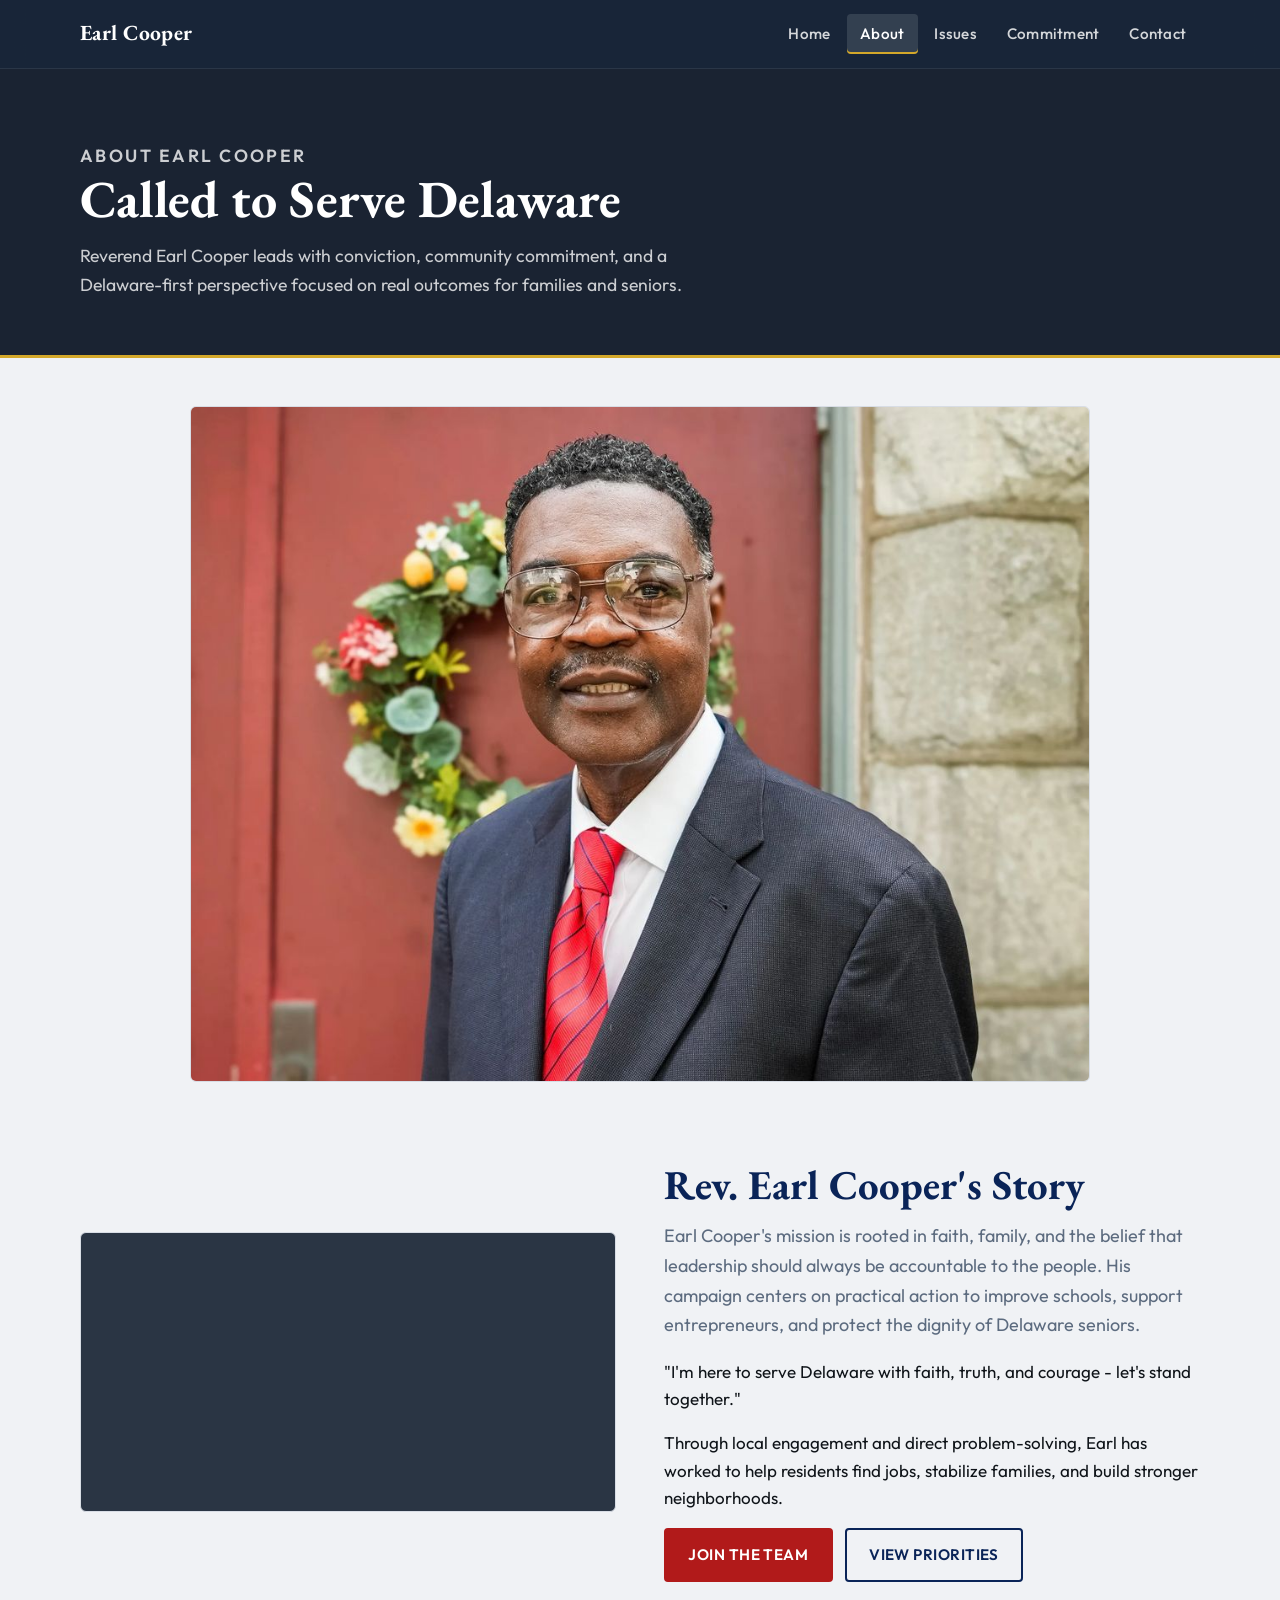
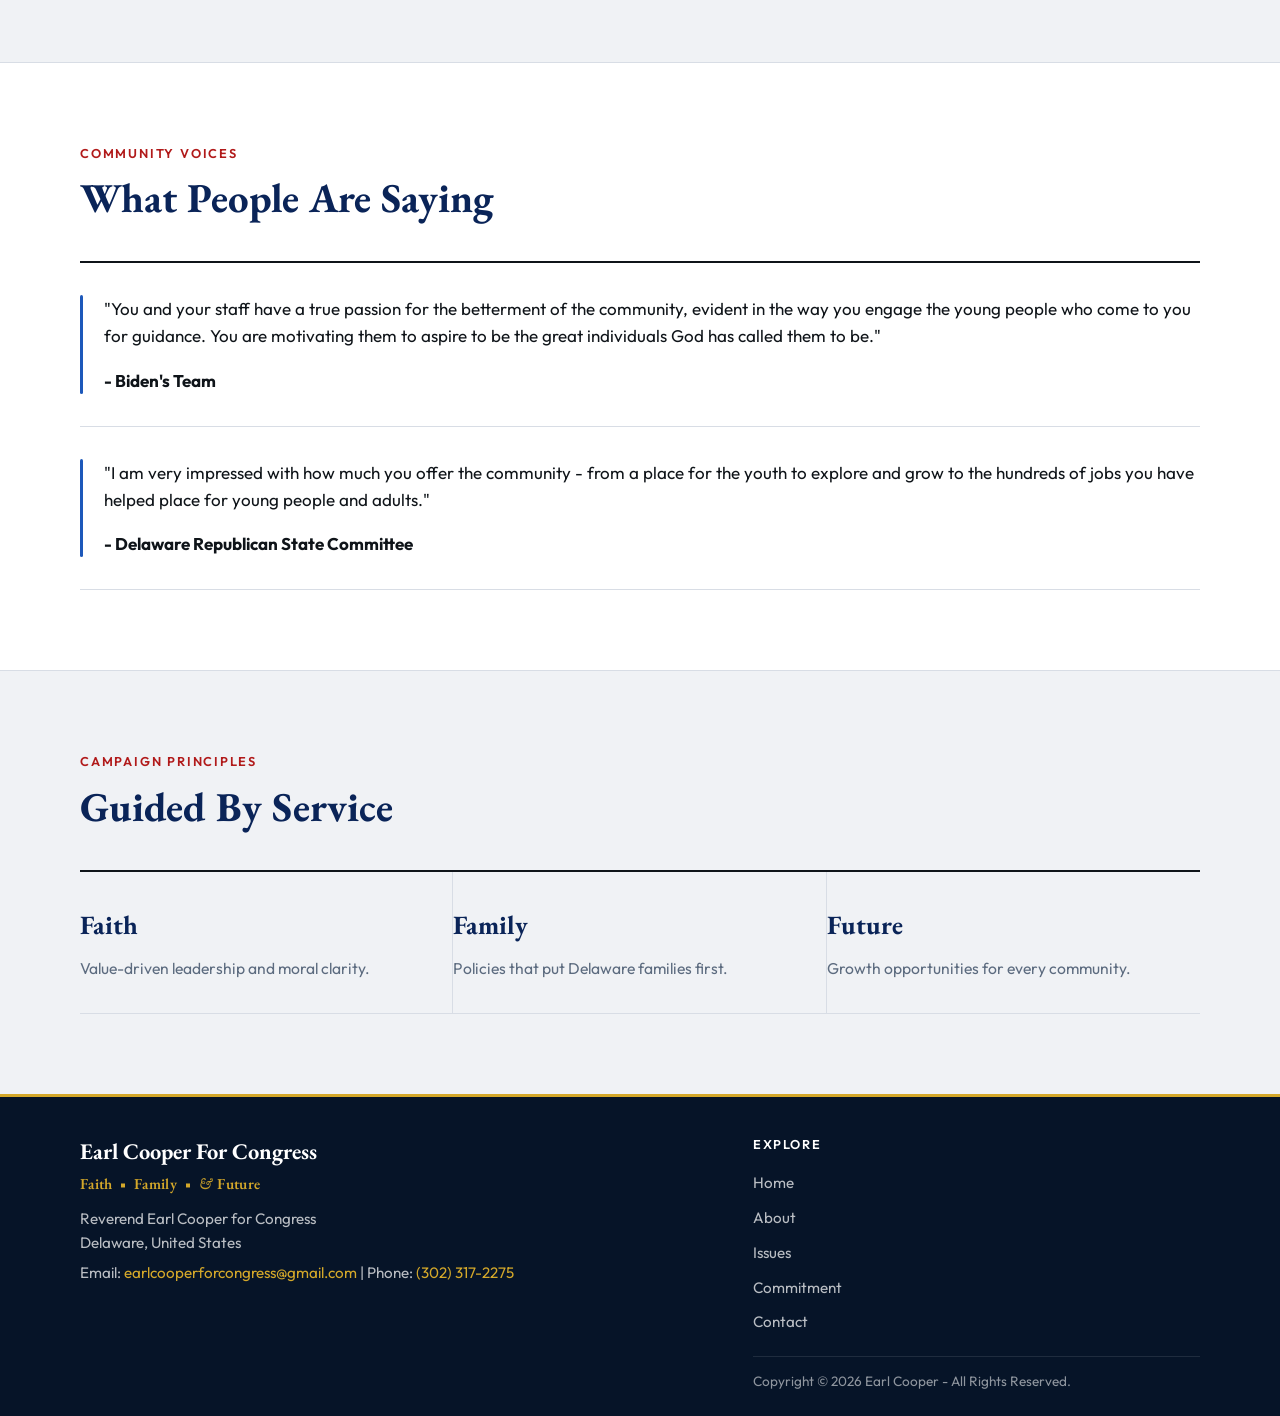
==== commit c0163c95: "no-mistakes(review): Remove pyc, ignore caches, fix cache bust" ====
--- a/about.html
+++ b/about.html
@@ -7,8 +7,8 @@
     <meta name="description" content="Learn about Reverend Earl Cooper and his community-driven leadership for Delaware.">
     <link rel="preconnect" href="https://fonts.googleapis.com">
     <link rel="preconnect" href="https://fonts.gstatic.com" crossorigin>
-    <link href="https://fonts.googleapis.com/css2?family=EB+Garamond:ital,wght@0,500;0,600;0,700;1,500&family=Source+Sans+3:wght@400;600;700&display=swap" rel="stylesheet">
-    <link rel="stylesheet" href="assets/css/main.css?v=20260718heritage">
+    <link href="https://fonts.googleapis.com/css2?family=EB+Garamond:wght@500;700&family=Outfit:wght@400;500;600;700&display=swap" rel="stylesheet">
+    <link rel="stylesheet" href="assets/css/main.css?v=20260718c">
   </head>
   <body>
     <a class="skip-link" href="#main-content">Skip to content</a>
@@ -107,18 +107,18 @@
             <p class="eyebrow">Campaign Principles</p>
             <h2>Guided By Service</h2>
           </div>
-          <div class="stats">
-            <div class="stat">
+          <div class="principles">
+            <div class="principle">
               <strong>Faith</strong>
-              Value-driven leadership and moral clarity.
+              <span>Value-driven leadership and moral clarity.</span>
             </div>
-            <div class="stat">
+            <div class="principle">
               <strong>Family</strong>
-              Policies that put Delaware families first.
+              <span>Policies that put Delaware families first.</span>
             </div>
-            <div class="stat">
+            <div class="principle">
               <strong>Future</strong>
-              Growth opportunities for every community.
+              <span>Growth opportunities for every community.</span>
             </div>
           </div>
         </div>
@@ -148,6 +148,6 @@
         </div>
       </div>
     </footer>
-    <script src="assets/js/main.js?v=20260718b"></script>
+    <script src="assets/js/main.js?v=20260718c"></script>
   </body>
 </html>
--- a/assets/css/main.css
+++ b/assets/css/main.css
@@ -1,28 +1,28 @@
+/* Design A — Civic Modernist: cool slate surfaces, editorial grid, navy/red/gold accents */
+
 :root {
-  --color-navy: #03102a;
-  --color-navy-mid: #0a1f42;
-  --color-navy-light: #122a52;
-  --color-blue: #1d4a8a;
-  --color-light-blue: #e4eaf2;
-  --color-sky: #b8c9dc;
-  --color-red: #a81515;
-  --color-red-hover: #8f1111;
-  --color-gold: #c9a227;
-  --color-gold-light: #e8c96a;
-  --color-gold-pale: #f5e6b8;
-  --color-ink: #0c1a2e;
-  --color-muted: #4a5a72;
-  --color-bg: #eef1f6;
+  --color-navy: #0a2458;
+  --color-navy-deep: #061428;
+  --color-blue: #1d58ba;
+  --color-red: #b11a1a;
+  --color-gold: #d4a82a;
+  --color-ink: #0f1419;
+  --color-slate: #1a2332;
+  --color-slate-mid: #2a3544;
+  --color-muted: #5c6b7f;
+  --color-bg: #f0f2f5;
   --color-surface: #ffffff;
-  --color-border: #c8d2e0;
-  --shadow-soft: 0 14px 40px rgba(3, 16, 42, 0.14);
-  --shadow-heritage: 0 22px 56px rgba(3, 16, 42, 0.22);
-  --radius: 6px;
-  --content-width: 1120px;
-  --font-serif: "EB Garamond", Georgia, "Times New Roman", serif;
-  --font-sans: "Source Sans 3", "Segoe UI", Arial, sans-serif;
-  /* Bar height below safe-area; used when header overlays the home video hero */
+  --color-border: #d8dde5;
+  --color-border-strong: #b8c0cc;
+  --shadow-soft: 0 12px 40px rgba(15, 20, 25, 0.08);
+  --shadow-hero: 0 24px 64px rgba(6, 20, 40, 0.35);
+  --radius: 4px;
+  --radius-lg: 6px;
+  --content-width: 1160px;
+  --grid-gap: 1.5rem;
   --site-header-bar: 3.75rem;
+  --font-sans: "Outfit", "Segoe UI", sans-serif;
+  --font-serif: "EB Garamond", Georgia, serif;
 }
 
 *,
@@ -47,6 +47,8 @@
   color: var(--color-ink);
   background: var(--color-bg);
   line-height: 1.6;
+  font-size: 1.0625rem;
+  -webkit-font-smoothing: antialiased;
 }
 
 body.nav-open {
@@ -75,7 +77,7 @@
   color: var(--color-navy);
   line-height: 1.12;
   margin-top: 0;
-  font-weight: 600;
+  font-weight: 700;
 }
 
 p {
@@ -94,22 +96,23 @@
   padding: 10px 14px;
   background: var(--color-navy);
   color: #fff;
-  border-radius: 8px;
+  border-radius: var(--radius);
   z-index: 1000;
-}
+  font-weight: 600;
+}
+
+/* --- Header --- */
 
 .site-header {
   position: sticky;
   top: 0;
   z-index: 100;
   width: 100%;
-  max-width: 100%;
-  background: rgba(3, 16, 42, 0.97);
-  backdrop-filter: blur(8px);
-  border-bottom: 1px solid rgba(201, 162, 39, 0.22);
-}
-
-/* Home: header sits over the video so the hero truly fills the viewport edge-to-edge */
+  background: rgba(6, 20, 40, 0.92);
+  backdrop-filter: blur(12px);
+  border-bottom: 1px solid rgba(255, 255, 255, 0.08);
+}
+
 body.page-home .site-header {
   position: fixed;
   left: 0;
@@ -130,7 +133,7 @@
   position: relative;
   width: min(100%, var(--content-width));
   margin: 0 auto;
-  padding: 0.75rem 1rem;
+  padding: 0.85rem 1.25rem;
   display: flex;
   align-items: center;
   justify-content: space-between;
@@ -138,49 +141,47 @@
 }
 
 .brand {
-  color: #f8f4ec;
+  color: #fff;
   text-decoration: none;
   font-family: var(--font-serif);
-  font-size: 1.45rem;
-  font-weight: 600;
-  letter-spacing: 0.03em;
-  padding: 0.15rem 0;
+  font-size: 1.35rem;
+  font-weight: 700;
+  letter-spacing: 0.02em;
+  padding: 0.1rem 0;
   border-bottom: 2px solid transparent;
-  transition:
-    border-color 160ms ease-out,
-    color 160ms ease-out,
-    opacity 160ms ease-out;
+  transition: border-color 160ms ease, opacity 160ms ease;
 }
 
 .brand:hover,
 .brand:focus-visible {
-  color: var(--color-gold-light);
+  color: #fff;
   border-bottom-color: var(--color-gold);
   outline: none;
-  opacity: 1;
+  opacity: 0.95;
 }
 
 .menu-toggle {
   display: none;
-  border: 1px solid rgba(255, 255, 255, 0.3);
-  background: rgba(255, 255, 255, 0.1);
+  border: 1px solid rgba(255, 255, 255, 0.25);
+  background: transparent;
   color: #fff;
   padding: 0.55rem 0.9rem;
   min-height: 2.75rem;
   min-width: 2.75rem;
-  border-radius: 8px;
+  border-radius: var(--radius);
   font: inherit;
   font-weight: 600;
+  font-size: 0.9rem;
+  letter-spacing: 0.04em;
+  text-transform: uppercase;
   cursor: pointer;
-  transition:
-    background-color 160ms ease,
-    border-color 160ms ease;
+  transition: background-color 160ms ease, border-color 160ms ease;
 }
 
 .menu-toggle:hover,
 .menu-toggle:focus-visible {
-  background: rgba(255, 255, 255, 0.2);
-  border-color: rgba(255, 255, 255, 0.55);
+  background: rgba(255, 255, 255, 0.1);
+  border-color: rgba(255, 255, 255, 0.45);
   outline: none;
 }
 
@@ -194,61 +195,106 @@
   padding: 0;
   list-style: none;
   display: flex;
-  gap: 0.35rem;
+  gap: 0.15rem;
   flex-wrap: wrap;
 }
 
 .site-nav a {
-  color: #f6f8fd;
+  color: rgba(255, 255, 255, 0.82);
   text-decoration: none;
-  padding: 0.55rem 0.75rem;
+  padding: 0.5rem 0.85rem;
   min-height: 2.5rem;
   display: inline-flex;
   align-items: center;
-  border-radius: 8px;
-  font-weight: 600;
-  letter-spacing: 0.01em;
-  transition: background-color 160ms ease, color 160ms ease;
+  border-radius: var(--radius);
+  font-weight: 500;
+  font-size: 0.95rem;
+  letter-spacing: 0.02em;
+  transition: color 160ms ease, background-color 160ms ease;
 }
 
 .site-nav a:hover,
 .site-nav a:focus-visible {
-  background: rgba(255, 255, 255, 0.18);
-  color: #fff;
+  color: #fff;
+  background: rgba(255, 255, 255, 0.08);
   outline: none;
 }
 
 .site-nav a:focus-visible {
-  outline: 2px solid rgba(255, 255, 255, 0.85);
+  outline: 2px solid rgba(255, 255, 255, 0.7);
   outline-offset: 2px;
 }
 
 .site-nav a[aria-current="page"] {
-  background: rgba(255, 255, 255, 0.16);
-  color: #fff;
-}
+  color: #fff;
+  background: rgba(255, 255, 255, 0.12);
+  box-shadow: inset 0 -2px 0 var(--color-gold);
+}
+
+/* --- Layout --- */
 
 .container {
   width: min(100%, var(--content-width));
   margin: 0 auto;
-  padding: 0 1rem;
-}
+  padding: 0 1.25rem;
+}
+
+.section {
+  padding: 5rem 0;
+}
+
+.section-alt {
+  background: var(--color-surface);
+  border-block: 1px solid var(--color-border);
+}
+
+.section-header {
+  max-width: 40rem;
+  margin-bottom: 2.5rem;
+}
+
+.eyebrow {
+  text-transform: uppercase;
+  letter-spacing: 0.14em;
+  color: var(--color-red);
+  font-weight: 600;
+  margin-bottom: 0.75rem;
+  font-size: 0.8rem;
+  font-family: var(--font-sans);
+}
+
+.eyebrow-on-dark {
+  color: var(--color-gold);
+}
+
+.section h2 {
+  font-size: clamp(1.85rem, 3.2vw, 2.75rem);
+  margin-bottom: 0.85rem;
+}
+
+.lead {
+  font-size: 1.125rem;
+  color: var(--color-muted);
+  line-height: 1.65;
+}
+
+/* --- Video hero --- */
 
 .video-hero {
   position: relative;
   min-height: 100vh;
   min-height: 100dvh;
   display: grid;
-  place-items: center;
+  align-items: end;
   overflow: hidden;
   isolation: isolate;
   color: #fff;
-  background: linear-gradient(155deg, rgba(3, 16, 42, 0.92) 0%, rgba(10, 31, 66, 0.78) 50%, rgba(60, 12, 12, 0.55) 100%);
+  background: var(--color-navy-deep);
 }
 
 .video-hero.is-fallback {
   background:
-    linear-gradient(155deg, rgba(3, 16, 42, 0.88) 0%, rgba(10, 31, 66, 0.72) 50%, rgba(60, 12, 12, 0.48) 100%),
+    linear-gradient(105deg, rgba(6, 20, 40, 0.88) 0%, rgba(10, 36, 88, 0.72) 50%, rgba(6, 20, 40, 0.85) 100%),
     url("https://img1.wsimg.com/isteam/ip/7aca911b-c59e-40e2-817f-d52fc576a9c3/DSC01119.jpeg/:/rs=w:1800,h:1100") center 24%/cover no-repeat;
 }
 
@@ -258,7 +304,7 @@
   width: 100%;
   height: 100%;
   z-index: 0;
-  transform: translate3d(0, var(--video-hero-parallax-y, 0px), 0) scale(1.28);
+  transform: translate3d(0, var(--video-hero-parallax-y, 0px), 0) scale(1.22);
   transform-origin: center center;
   will-change: transform;
   backface-visibility: hidden;
@@ -270,7 +316,7 @@
   width: 100%;
   height: 100%;
   object-fit: cover;
-  object-position: center 26%;
+  object-position: center 28%;
   opacity: 0;
   transition: opacity 520ms ease-in-out;
   pointer-events: none;
@@ -292,96 +338,62 @@
   position: absolute;
   inset: 0;
   background:
-    linear-gradient(155deg, rgba(3, 16, 42, 0.82) 0%, rgba(10, 31, 66, 0.62) 48%, rgba(80, 18, 18, 0.52) 100%),
-    radial-gradient(ellipse at 50% 12%, rgba(201, 162, 39, 0.18), rgba(201, 162, 39, 0) 52%);
+    linear-gradient(0deg, rgba(6, 20, 40, 0.94) 0%, rgba(6, 20, 40, 0.55) 38%, rgba(10, 36, 88, 0.35) 100%),
+    linear-gradient(90deg, rgba(6, 20, 40, 0.82) 0%, rgba(6, 20, 40, 0.25) 55%, rgba(6, 20, 40, 0.5) 100%);
 }
 
 .video-hero-inner {
   position: relative;
   z-index: 1;
-  width: min(100%, 980px);
-  padding: 0 1.25rem;
-  text-align: center;
-}
-
-.video-hero-eyebrow {
-  margin: 0 0 0.85rem;
+  width: min(100%, var(--content-width));
+  margin: 0 auto;
+  padding: 0 1.25rem 4.5rem;
+  text-align: left;
+}
+
+.video-hero-brand {
+  margin: 0 0 1.25rem;
+  font-family: var(--font-serif);
+  font-size: clamp(2.75rem, 7vw, 5rem);
+  font-weight: 700;
+  line-height: 0.95;
+  letter-spacing: -0.01em;
+  color: #fff;
+  text-shadow: 0 2px 24px rgba(0, 0, 0, 0.45);
+}
+
+.video-hero-brand span {
+  display: block;
+  font-size: 0.42em;
+  font-weight: 500;
+  letter-spacing: 0.18em;
+  text-transform: uppercase;
+  color: var(--color-gold);
+  margin-bottom: 0.35em;
   font-family: var(--font-sans);
-  font-size: clamp(0.78rem, 1.6vw, 0.92rem);
-  font-weight: 700;
-  letter-spacing: 0.22em;
-  text-transform: uppercase;
-  color: var(--color-gold-light);
-}
-
-.video-hero-eyebrow::before,
-.video-hero-eyebrow::after {
-  content: "";
-  display: inline-block;
-  width: clamp(1.5rem, 4vw, 2.75rem);
-  height: 1px;
-  background: linear-gradient(90deg, transparent, var(--color-gold), transparent);
-  vertical-align: middle;
-  margin: 0 0.65rem 0.15rem;
-}
-
-.video-hero-brand {
-  margin: 0 0 0.5rem;
+}
+
+.video-hero-tagline {
+  margin: 0 0 1rem;
   font-family: var(--font-serif);
-  font-weight: 700;
-  line-height: 0.92;
-  letter-spacing: -0.01em;
-}
-
-.video-hero-brand .brand-name {
-  display: block;
-  font-size: clamp(3.2rem, 11vw, 7.2rem);
-  color: #fff;
-  text-shadow:
-    0 2px 4px rgba(3, 16, 42, 0.5),
-    0 16px 48px rgba(0, 0, 0, 0.35);
-}
-
-.video-hero-brand .brand-office {
-  display: block;
-  margin-top: 0.1em;
-  font-size: clamp(1.6rem, 4.5vw, 3rem);
+  font-size: clamp(1.5rem, 3.5vw, 2.25rem);
   font-weight: 500;
-  font-style: italic;
-  color: var(--color-gold-light);
-  letter-spacing: 0.04em;
-  text-shadow: 0 2px 8px rgba(3, 16, 42, 0.45);
-}
-
-.video-hero-tagline {
-  margin: 0.85rem 0 1.1rem;
-  padding-top: 0.85rem;
-  border-top: 1px solid rgba(201, 162, 39, 0.45);
-  font-family: var(--font-serif);
-  font-size: clamp(1.75rem, 5vw, 3.4rem);
-  font-weight: 600;
-  font-style: italic;
-  line-height: 1.05;
-  letter-spacing: 0.02em;
-  color: #faf6ee;
-  text-shadow:
-    0 1px 3px rgba(3, 16, 42, 0.55),
-    0 0 32px rgba(201, 162, 39, 0.2);
+  line-height: 1.2;
+  color: rgba(255, 255, 255, 0.95);
+  max-width: 28rem;
 }
 
 .video-hero-subtitle {
-  margin: 0 auto;
-  max-width: 38rem;
-  color: #d4dfe8;
-  font-size: clamp(1.02rem, 2vw, 1.22rem);
-  font-weight: 400;
+  margin: 0;
+  max-width: 32rem;
+  color: rgba(255, 255, 255, 0.78);
+  font-size: 1.05rem;
   line-height: 1.55;
 }
 
 .video-hero-actions {
-  justify-content: center;
   margin-top: 1.75rem;
-  gap: 0.9rem;
+  gap: 0.75rem;
 }
 
 @media (prefers-reduced-motion: reduce) {
@@ -390,59 +402,11 @@
   }
 }
 
-.quote-band {
-  position: relative;
-  color: #fff;
-  background: var(--color-navy);
-  padding: 4rem 0;
-}
-
-.quote-band::before {
-  content: "";
-  position: absolute;
-  top: 0;
-  left: 0;
-  right: 0;
-  height: 3px;
-  background: linear-gradient(90deg, transparent, var(--color-gold) 20%, var(--color-gold) 80%, transparent);
-}
-
-.quote-band-inner {
-  max-width: 44rem;
-  text-align: center;
-}
-
-.quote-band-quote {
-  margin: 0 0 1.5rem;
-  padding: 0;
-  border: 0;
-}
-
-.quote-band-quote p {
-  margin: 0 0 1rem;
-  font-family: var(--font-serif);
-  font-size: clamp(1.35rem, 2.6vw, 1.85rem);
-  line-height: 1.45;
-  font-style: italic;
-  color: #f0f4fa;
-}
-
-.quote-band-quote footer {
-  font-family: var(--font-sans);
-  font-size: 0.95rem;
-  font-weight: 700;
-  letter-spacing: 0.14em;
-  text-transform: uppercase;
-  color: var(--color-gold-light);
-}
-
-.quote-band .btn-ghost {
-  margin-inline: auto;
-}
+/* --- Buttons --- */
 
 .btn-row {
   display: flex;
-  gap: 0.7rem;
+  gap: 0.75rem;
   flex-wrap: wrap;
 }
 
@@ -451,20 +415,21 @@
   align-items: center;
   justify-content: center;
   border: 2px solid transparent;
-  border-radius: 999px;
-  padding: 0.75rem 1.25rem;
+  border-radius: var(--radius);
+  padding: 0.8rem 1.4rem;
   min-height: 2.75rem;
   font: inherit;
-  font-weight: 700;
+  font-weight: 600;
+  font-size: 0.95rem;
+  letter-spacing: 0.03em;
   text-decoration: none;
-  letter-spacing: 0.01em;
+  text-transform: uppercase;
   cursor: pointer;
   transition:
-    transform 0.22s cubic-bezier(0.22, 1, 0.36, 1),
-    box-shadow 0.22s cubic-bezier(0.22, 1, 0.36, 1),
-    background-color 0.22s ease,
-    border-color 0.22s ease,
-    color 0.22s ease;
+    background-color 0.2s ease,
+    border-color 0.2s ease,
+    color 0.2s ease,
+    box-shadow 0.2s ease;
 }
 
 .btn:focus-visible {
@@ -472,12 +437,6 @@
   outline-offset: 3px;
 }
 
-@media (prefers-reduced-motion: reduce) {
-  .btn {
-    transition: background-color 0.18s ease, border-color 0.18s ease, color 0.18s ease;
-  }
-}
-
 .btn-primary {
   background: var(--color-red);
   color: #fff;
@@ -486,143 +445,168 @@
 
 .btn-primary:hover,
 .btn-primary:focus-visible {
-  background: var(--color-red-hover);
-  border-color: var(--color-red-hover);
+  background: #961515;
+  border-color: #961515;
   color: #fff;
 }
 
 .btn-ghost {
-  border-color: rgba(201, 162, 39, 0.75);
-  color: #fff;
+  border-color: rgba(255, 255, 255, 0.65);
+  color: #fff;
+  background: transparent;
 }
 
 .btn-ghost:hover,
 .btn-ghost:focus-visible {
-  border-color: var(--color-gold-light);
-  background: rgba(201, 162, 39, 0.15);
+  border-color: #fff;
+  background: rgba(255, 255, 255, 0.1);
   color: #fff;
 }
 
 .btn-outline {
   border-color: var(--color-navy);
   color: var(--color-navy);
-  background: #fff;
+  background: transparent;
 }
 
 .btn-outline:hover,
 .btn-outline:focus-visible {
   border-color: var(--color-red);
   color: var(--color-red);
-  background: #fff;
-}
-
-@media (hover: hover) and (pointer: fine) and (prefers-reduced-motion: no-preference) {
-  .btn:hover,
-  .btn:focus-visible {
-    transform: translateY(-2px);
-    box-shadow: 0 8px 20px rgba(10, 36, 88, 0.18);
-  }
-
-  .btn:active {
-    transform: translateY(0);
-    box-shadow: 0 3px 10px rgba(10, 36, 88, 0.12);
-    transition-duration: 0.1s;
-  }
-}
-
-.section {
-  padding: 4.25rem 0;
-}
-
-.section-alt {
-  background: var(--color-light-blue);
-}
-
-.section-header {
+  background: transparent;
+}
+
+/* --- Issue list (editorial, not cardified) --- */
+
+.issue-list {
+  display: grid;
+  gap: 0;
+  border-top: 2px solid var(--color-ink);
+}
+
+.issue-item {
+  display: grid;
+  grid-template-columns: auto auto 1fr auto;
+  gap: 1.25rem 1.5rem;
+  align-items: start;
+  padding: 2rem 0;
+  border-bottom: 1px solid var(--color-border);
+  text-decoration: none;
+  color: inherit;
+  transition: background-color 0.2s ease;
+}
+
+a.issue-item:hover,
+a.issue-item:focus-visible {
+  color: inherit;
+}
+
+a.issue-item:focus-visible {
+  outline: 2px solid var(--color-blue);
+  outline-offset: 4px;
+}
+
+.issue-item-num {
+  font-family: var(--font-sans);
+  font-size: 0.8rem;
+  font-weight: 600;
+  letter-spacing: 0.12em;
+  text-transform: uppercase;
+  color: var(--color-muted);
+  padding-top: 0.35rem;
+}
+
+.issue-item-accent {
+  width: 3px;
+  align-self: stretch;
+  border-radius: 2px;
+  background: var(--color-navy);
+}
+
+.issue-item-accent--red {
+  background: var(--color-red);
+}
+
+.issue-item-accent--blue {
+  background: var(--color-blue);
+}
+
+.issue-item-accent--gold {
+  background: var(--color-gold);
+}
+
+.issue-item-body h2,
+.issue-item-body h3 {
+  font-size: clamp(1.35rem, 2.5vw, 1.65rem);
+  margin-bottom: 0.5rem;
+}
+
+.issue-item-body p {
+  color: var(--color-muted);
+  margin-bottom: 0.35rem;
   max-width: 52rem;
-  margin-bottom: 1.75rem;
-}
-
-.eyebrow {
+}
+
+.issue-item-body ul {
+  margin: 0.5rem 0 0;
+  padding-left: 1.15rem;
+  color: var(--color-muted);
+  max-width: 52rem;
+}
+
+.issue-item-body li + li {
+  margin-top: 0.35rem;
+}
+
+.issue-item-cue {
+  font-weight: 600;
+  font-size: 0.85rem;
+  letter-spacing: 0.06em;
   text-transform: uppercase;
-  letter-spacing: 0.16em;
-  color: var(--color-gold);
-  font-weight: 700;
-  margin-bottom: 0.65rem;
-  font-size: 0.82rem;
-  font-family: var(--font-sans);
-}
-
-.eyebrow-on-dark {
-  color: var(--color-gold-light);
-}
-
-.section h2 {
-  font-size: clamp(1.9rem, 3.2vw, 2.75rem);
-  margin-bottom: 0.7rem;
-  font-weight: 600;
-}
-
-.section h2::after {
-  content: "";
-  display: block;
-  width: 2.5rem;
-  height: 2px;
-  background: var(--color-gold);
-  margin-top: 0.55rem;
-  border-radius: 1px;
-}
-
-.section-header h2::after {
-  margin-left: 0;
-}
-
-.lead {
-  font-size: 1.13rem;
-  color: var(--color-muted);
-}
+  color: var(--color-blue);
+  white-space: nowrap;
+  padding-top: 0.35rem;
+}
+
+a.issue-item:hover .issue-item-cue,
+a.issue-item:focus-visible .issue-item-cue {
+  color: var(--color-red);
+}
+
+/* --- Cards (commitment pledges, forms, interactive containers) --- */
 
 .card-grid {
   display: grid;
   grid-template-columns: repeat(3, minmax(0, 1fr));
-  gap: 1rem;
+  gap: var(--grid-gap);
 }
 
 .card {
   background: var(--color-surface);
   border: 1px solid var(--color-border);
-  border-radius: var(--radius);
-  box-shadow: var(--shadow-soft);
-  padding: 1.5rem 1.4rem;
+  border-radius: var(--radius-lg);
+  padding: 1.5rem;
   display: flex;
   flex-direction: column;
-  gap: 0.7rem;
-  position: relative;
-}
-
-.card::before {
-  content: "";
-  position: absolute;
-  top: 0;
-  left: 1.4rem;
-  right: 1.4rem;
-  height: 1px;
-  background: linear-gradient(90deg, transparent, rgba(201, 162, 39, 0.35), transparent);
+  gap: 0.75rem;
 }
 
 a.card {
   text-decoration: none;
   color: inherit;
   cursor: pointer;
+  transition: border-color 0.2s ease, box-shadow 0.2s ease;
 }
 
 a.card:hover,
 a.card:focus-visible {
   color: inherit;
+  border-color: var(--color-border-strong);
+  box-shadow: var(--shadow-soft);
 }
 
 a.card:focus-visible {
-  outline: 3px solid rgba(29, 88, 186, 0.45);
+  outline: 2px solid var(--color-blue);
   outline-offset: 3px;
 }
 
@@ -632,19 +616,20 @@
   scroll-margin-top: calc(var(--site-header-bar) + 1rem);
 }
 
+.card h2,
 .card h3 {
-  font-size: 1.45rem;
-  margin-bottom: 0.2rem;
+  font-size: 1.4rem;
+  margin-bottom: 0.25rem;
 }
 
 .card-link-cue {
   margin-top: auto;
-  padding-top: 0.35rem;
-  font-weight: 700;
-  font-size: 0.92rem;
-  letter-spacing: 0.04em;
+  padding-top: 0.5rem;
+  font-weight: 600;
+  font-size: 0.85rem;
+  letter-spacing: 0.06em;
   text-transform: uppercase;
-  color: var(--color-navy-mid);
+  color: var(--color-blue);
 }
 
 a.card:hover .card-link-cue,
@@ -678,43 +663,64 @@
 }
 
 .card-accent-blue {
-  border-top-color: var(--color-navy-mid);
+  border-top-color: var(--color-blue);
 }
 
 .card-accent-gold {
   border-top-color: var(--color-gold);
 }
 
-.card-grid > .card {
-  transition:
-    transform 0.24s cubic-bezier(0.22, 1, 0.36, 1),
-    box-shadow 0.24s cubic-bezier(0.22, 1, 0.36, 1);
-}
-
-@media (prefers-reduced-motion: reduce) {
-  .card-grid > .card {
-    transition: none;
-  }
-}
-
-@media (hover: hover) and (pointer: fine) and (prefers-reduced-motion: no-preference) {
-  .card-grid > .card:hover {
-    transform: translateY(-6px);
-    box-shadow: 0 22px 48px rgba(10, 36, 88, 0.18);
-  }
-}
+/* --- Quote band --- */
+
+.quote-band {
+  position: relative;
+  color: #fff;
+  background: var(--color-slate);
+  padding: 4.5rem 0;
+  border-block: 3px solid var(--color-gold);
+}
+
+.quote-band-inner {
+  max-width: 44rem;
+  text-align: left;
+}
+
+.quote-band-quote {
+  margin: 0 0 2rem;
+  padding: 0;
+  border: 0;
+}
+
+.quote-band-quote p {
+  margin: 0 0 1.25rem;
+  font-family: var(--font-serif);
+  font-size: clamp(1.35rem, 2.5vw, 1.85rem);
+  line-height: 1.45;
+  color: rgba(255, 255, 255, 0.92);
+}
+
+.quote-band-quote footer {
+  font-family: var(--font-sans);
+  font-size: 0.9rem;
+  font-weight: 600;
+  letter-spacing: 0.08em;
+  text-transform: uppercase;
+  color: var(--color-gold);
+}
+
+/* --- Split layouts --- */
 
 .split {
   display: grid;
   grid-template-columns: 1fr 1fr;
-  gap: 1.2rem;
-  align-items: stretch;
+  gap: 3rem;
+  align-items: center;
 }
 
 .split-stack {
   display: flex;
   flex-direction: column;
-  gap: 2rem;
+  gap: 2.5rem;
 }
 
 .split-stack-copy {
@@ -726,12 +732,11 @@
 }
 
 .image-panel {
-  border-radius: var(--radius);
+  border-radius: var(--radius-lg);
   overflow: hidden;
   border: 1px solid var(--color-border);
-  min-height: 260px;
-  background: var(--color-light-blue);
-  box-shadow: var(--shadow-soft);
+  min-height: 280px;
+  background: var(--color-slate-mid);
 }
 
 .image-panel img {
@@ -747,7 +752,7 @@
 .image-panel-duo .image-panel-grid {
   display: grid;
   grid-template-columns: 1fr 1fr;
-  gap: 0.65rem;
+  gap: 0.75rem;
 }
 
 .image-panel-duo .image-panel-grid img {
@@ -756,6 +761,7 @@
   height: auto;
   object-fit: cover;
   display: block;
+  border-radius: var(--radius);
 }
 
 @media (max-width: 640px) {
@@ -772,77 +778,76 @@
   display: block;
 }
 
+/* --- Quotes --- */
+
 .quote-list {
   display: grid;
-  gap: 1rem;
+  gap: 0;
+  border-top: 2px solid var(--color-ink);
 }
 
 .quote {
-  background: #fff;
-  border-left: 4px solid var(--color-gold);
-  border-radius: var(--radius);
-  padding: 1.1rem 1.2rem;
+  background: transparent;
+  border-left: none;
+  border-bottom: 1px solid var(--color-border);
+  border-radius: 0;
+  padding: 2rem 0 2rem 1.5rem;
+  position: relative;
+}
+
+.quote::before {
+  content: "";
+  position: absolute;
+  left: 0;
+  top: 2rem;
+  bottom: 2rem;
+  width: 3px;
+  background: var(--color-blue);
+  border-radius: 2px;
 }
 
 .quote p:last-child {
   margin-bottom: 0;
 }
 
+/* --- CTA band --- */
+
 .cta-band {
-  background: var(--color-navy);
-  color: var(--color-ink);
-  position: relative;
-}
-
-.cta-band::before {
-  content: "";
-  position: absolute;
-  top: 0;
-  left: 0;
-  right: 0;
-  height: 3px;
-  background: linear-gradient(90deg, transparent, var(--color-gold) 20%, var(--color-gold) 80%, transparent);
+  background: var(--color-slate);
+  color: #fff;
+  border-block: 1px solid var(--color-slate-mid);
 }
 
 .cta-band h2 {
-  color: rgba(255, 255, 255, 1);
+  color: #fff;
 }
 
 .cta-band p {
-  color: rgba(220, 232, 251, 1);
+  color: rgba(255, 255, 255, 0.78);
 }
 
 .cta-band .eyebrow {
-  color: var(--color-gold-light);
-}
+  color: var(--color-gold);
+}
+
+/* --- Campaign video section --- */
 
 .section-video {
-  background: var(--color-navy);
+  background: var(--color-navy-deep);
   padding: 0;
-  position: relative;
-}
-
-.section-video::before {
-  content: "";
-  position: absolute;
-  top: 0;
-  left: 0;
-  right: 0;
-  height: 3px;
-  background: linear-gradient(90deg, transparent, var(--color-gold) 20%, var(--color-gold) 80%, transparent);
-  z-index: 1;
 }
 
 .section-video .video-inner {
   width: 100%;
   max-width: none;
-  padding: 3.5rem 0 3.8rem;
+  padding: 4.5rem 0;
 }
 
 .section-video .section-header {
-  text-align: center;
-  margin: 0 auto 1.8rem;
-  padding: 0 1.2rem;
+  text-align: left;
+  margin: 0 auto 2rem;
+  padding: 0 1.25rem;
+  max-width: var(--content-width);
 }
 
 .section-video .section-header h2 {
@@ -850,20 +855,21 @@
 }
 
 .section-video .section-header .eyebrow {
-  color: var(--color-gold-light);
+  color: var(--color-gold);
 }
 
 .video-embed {
-  padding: 0 0.5rem;
+  padding: 0 1.25rem;
 }
 
 .video-embed-inner {
   position: relative;
-  width: min(100%, 1160px);
+  width: min(100%, var(--content-width));
   margin: 0 auto;
-  border-radius: 22px;
+  border-radius: var(--radius-lg);
   overflow: hidden;
-  box-shadow: 0 26px 60px rgba(0, 0, 0, 0.55);
+  box-shadow: var(--shadow-hero);
+  border: 1px solid rgba(255, 255, 255, 0.08);
 }
 
 .video-embed-inner::before {
@@ -881,16 +887,17 @@
   border: 0;
 }
 
+/* --- Forms --- */
+
 .form-card {
-  background: #fff;
+  background: var(--color-surface);
   border: 1px solid var(--color-border);
-  border-radius: var(--radius);
-  padding: 1.35rem 1.3rem;
-  box-shadow: var(--shadow-soft);
+  border-radius: var(--radius-lg);
+  padding: 1.75rem;
 }
 
 .form-card h2 {
-  margin-bottom: 1rem;
+  margin-bottom: 1.25rem;
   font-size: clamp(1.45rem, 2.5vw, 1.75rem);
 }
 
@@ -899,19 +906,20 @@
   font-weight: 600;
   margin-bottom: 0.45rem;
   color: var(--color-navy);
+  font-size: 0.95rem;
 }
 
 input,
 textarea,
 select {
   width: 100%;
-  border: 1px solid #b9c9e1;
-  border-radius: 10px;
-  padding: 0.78rem 0.85rem;
+  border: 1px solid var(--color-border-strong);
+  border-radius: var(--radius);
+  padding: 0.78rem 0.9rem;
   min-height: 2.75rem;
   font: inherit;
-  margin-bottom: 0.95rem;
-  background: #fff;
+  margin-bottom: 1rem;
+  background: var(--color-surface);
   transition: border-color 160ms ease, box-shadow 160ms ease;
 }
 
@@ -924,7 +932,8 @@
 textarea:focus-visible,
 select:focus-visible {
   border-color: var(--color-blue);
-  outline: 3px solid rgba(29, 88, 186, 0.2);
+  outline: 2px solid rgba(29, 88, 186, 0.2);
+  outline-offset: 0;
 }
 
 .form-note {
@@ -937,7 +946,8 @@
   margin: 0;
   padding: 0;
   display: grid;
-  gap: 0.8rem;
+  gap: 0;
+  border-top: 1px solid var(--color-border);
 }
 
 ul.list-clean > li::marker {
@@ -947,20 +957,26 @@
 
 ul.list-clean > li {
   list-style-type: none;
-}
-
-ul.list-clean > li,
+  border-bottom: 1px solid var(--color-border);
+  padding: 1rem 0;
+  background: transparent;
+  border-radius: 0;
+}
+
 dl.list-clean > div {
-  background: #fff;
-  border: 1px solid var(--color-border);
-  border-radius: 10px;
-  padding: 0.8rem 0.9rem;
+  border-bottom: 1px solid var(--color-border);
+  padding: 1rem 0;
+  background: transparent;
+  border-radius: 0;
 }
 
 dl.list-clean dt {
-  font-weight: 700;
+  font-weight: 600;
   color: var(--color-navy);
   margin: 0 0 0.2rem;
+  font-size: 0.85rem;
+  letter-spacing: 0.06em;
+  text-transform: uppercase;
 }
 
 dl.list-clean dd {
@@ -977,7 +993,7 @@
   text-decoration: underline;
 }
 
-/* --- Image carousel (e.g. commitment gallery) --- */
+/* --- Carousel --- */
 
 .media-carousel {
   position: relative;
@@ -993,35 +1009,32 @@
   display: inline-flex;
   align-items: center;
   justify-content: center;
-  width: 2.2rem;
-  height: 2.2rem;
+  width: 2.5rem;
+  height: 2.5rem;
   padding: 0;
-  border-radius: 999px;
-  border: 1px solid rgba(10, 36, 88, 0.1);
-  background: rgba(255, 255, 255, 0.92);
-  backdrop-filter: blur(8px);
-  -webkit-backdrop-filter: blur(8px);
+  border-radius: var(--radius);
+  border: 1px solid var(--color-border);
+  background: rgba(255, 255, 255, 0.95);
   color: var(--color-navy);
   font-size: 1.25rem;
   font-weight: 600;
   line-height: 1;
   cursor: pointer;
   opacity: 1;
-  box-shadow: 0 2px 10px rgba(10, 36, 88, 0.06);
+  box-shadow: var(--shadow-soft);
   transition:
     opacity 0.28s ease,
     background-color 0.2s ease,
     border-color 0.2s ease,
-    color 0.2s ease,
-    box-shadow 0.2s ease;
+    color 0.2s ease;
 }
 
 .media-carousel-nav--prev {
-  left: 0.55rem;
+  left: 0.75rem;
 }
 
 .media-carousel-nav--next {
-  right: 0.55rem;
+  right: 0.75rem;
 }
 
 @media (hover: hover) and (pointer: fine) {
@@ -1043,16 +1056,14 @@
 
 .media-carousel-nav:hover {
   background: #fff;
-  border-color: rgba(10, 36, 88, 0.18);
+  border-color: var(--color-border-strong);
   color: var(--color-blue);
-  box-shadow: 0 3px 14px rgba(10, 36, 88, 0.1);
 }
 
 .media-carousel-nav:focus-visible {
   background: #fff;
-  border-color: rgba(10, 36, 88, 0.18);
+  border-color: var(--color-border-strong);
   color: var(--color-blue);
-  box-shadow: 0 3px 14px rgba(10, 36, 88, 0.1);
   outline: 2px solid rgba(29, 88, 186, 0.45);
   outline-offset: 2px;
 }
@@ -1063,10 +1074,9 @@
   width: 100%;
   overflow: hidden;
   box-sizing: border-box;
-  border-radius: var(--radius);
-  border: 1px solid rgba(10, 36, 88, 0.08);
-  background: rgba(255, 255, 255, 0.65);
-  box-shadow: 0 1px 3px rgba(10, 36, 88, 0.04);
+  border-radius: var(--radius-lg);
+  border: 1px solid var(--color-border);
+  background: var(--color-bg);
   aspect-ratio: 16 / 10;
   max-height: min(72vh, 560px);
   min-height: min(200px, 40vw);
@@ -1135,7 +1145,7 @@
   min-height: 0;
   object-fit: contain;
   object-position: center;
-  border-radius: calc(var(--radius) - 4px);
+  border-radius: var(--radius);
 }
 
 .media-carousel-nav:disabled {
@@ -1163,30 +1173,28 @@
   line-height: 1.5;
 }
 
-/* Optional dot strip (omit [data-carousel-dots] in HTML to disable) */
 .media-carousel-dots {
   display: flex;
   flex-wrap: wrap;
   align-items: center;
   justify-content: center;
   gap: 0.45rem;
-  margin-top: 0.5rem;
+  margin-top: 0.75rem;
 }
 
 .media-carousel-dot {
   width: 0.65rem;
   height: 0.65rem;
   padding: 0;
-  border-radius: 999px;
+  border-radius: var(--radius);
   border: 2px solid var(--color-navy);
   background: transparent;
   cursor: pointer;
-  transition: background-color 0.18s ease, transform 0.18s ease;
+  transition: background-color 0.18s ease;
 }
 
 .media-carousel-dot[aria-current="true"] {
   background: var(--color-navy);
-  transform: scale(1.15);
 }
 
 .media-carousel-dot:hover,
@@ -1195,49 +1203,41 @@
   border-color: var(--color-red);
 }
 
+/* --- Page hero (inner pages) --- */
+
 .page-hero {
-  background: var(--color-navy);
-  color: #fff;
-  padding: 4rem 0 3.2rem;
-  position: relative;
-}
-
-.page-hero::after {
-  content: "";
-  position: absolute;
-  bottom: 0;
-  left: 0;
-  right: 0;
-  height: 3px;
-  background: linear-gradient(90deg, transparent, var(--color-gold) 20%, var(--color-gold) 80%, transparent);
+  background: var(--color-slate);
+  color: #fff;
+  padding: 4.5rem 0 3.5rem;
+  border-bottom: 3px solid var(--color-gold);
 }
 
 .page-hero h1 {
   color: #fff;
-  margin-bottom: 0.6rem;
-  font-size: clamp(2.2rem, 4.5vw, 3.4rem);
-  font-weight: 600;
+  margin-bottom: 0.85rem;
+  font-size: clamp(2.25rem, 4.5vw, 3.25rem);
+  max-width: 20ch;
 }
 
 .page-hero p {
-  color: #c8d6e8;
+  color: rgba(255, 255, 255, 0.78);
   max-width: 42rem;
   font-size: 1.1rem;
   margin-bottom: 0;
-  line-height: 1.6;
+  line-height: 1.65;
 }
 
 .section-photo-highlight {
   padding-bottom: 0;
+  padding-top: 3rem;
 }
 
 .about-photo {
   margin: 0 auto;
-  max-width: 860px;
-  border-radius: var(--radius);
+  max-width: 900px;
+  border-radius: var(--radius-lg);
   overflow: hidden;
   border: 1px solid var(--color-border);
-  box-shadow: var(--shadow-soft);
   background: var(--color-surface);
 }
 
@@ -1248,40 +1248,89 @@
 }
 
 .about-photo figcaption {
-  padding: 0.8rem 1rem;
+  padding: 0.9rem 1.25rem;
   color: var(--color-muted);
-  font-weight: 600;
-}
-
-.stats {
+  font-weight: 500;
+  font-size: 0.9rem;
+  border-top: 1px solid var(--color-border);
+}
+
+/* --- Principles grid (not cardified) --- */
+
+.principles {
   display: grid;
   grid-template-columns: repeat(3, minmax(0, 1fr));
-  gap: 1rem;
+  gap: 0;
+  border-top: 2px solid var(--color-ink);
+}
+
+.principle {
+  padding: 2rem 1.5rem 2rem 0;
+  border-bottom: 1px solid var(--color-border);
+  border-right: 1px solid var(--color-border);
+}
+
+.principle:nth-child(3n) {
+  border-right: none;
+  padding-right: 0;
+}
+
+.principle:nth-child(3n + 1) {
+  padding-left: 0;
+}
+
+.principle strong {
+  display: block;
+  font-family: var(--font-serif);
+  font-size: 1.65rem;
+  color: var(--color-navy);
+  margin-bottom: 0.5rem;
+}
+
+.principle span {
+  color: var(--color-muted);
+  font-size: 0.98rem;
+  line-height: 1.55;
+}
+
+/* Legacy stats alias */
+.stats {
+  display: contents;
 }
 
 .stat {
-  border-radius: 12px;
-  background: #fff;
-  border: 1px solid var(--color-border);
-  padding: 1rem;
-  text-align: center;
+  padding: 2rem 1.5rem 2rem 0;
+  border-bottom: 1px solid var(--color-border);
+  border-right: 1px solid var(--color-border);
+  border-radius: 0;
+  background: transparent;
+  text-align: left;
+}
+
+.stat:nth-child(3n) {
+  border-right: none;
+  padding-right: 0;
 }
 
 .stat strong {
   display: block;
-  font-size: 1.8rem;
-  color: var(--color-blue);
-}
+  font-family: var(--font-serif);
+  font-size: 1.65rem;
+  color: var(--color-navy);
+  margin-bottom: 0.5rem;
+}
+
+/* --- Footer --- */
 
 .site-footer {
-  background: #020c1c;
-  color: #c0cfe8;
-  padding: 2rem 0 1.25rem;
-  border-top: 1px solid rgba(201, 162, 39, 0.2);
+  background: var(--color-navy-deep);
+  color: rgba(255, 255, 255, 0.72);
+  padding: 2.5rem 0 1.5rem;
+  border-top: 3px solid var(--color-gold);
 }
 
 .site-footer .small a {
-  color: #f5d680;
+  color: var(--color-gold);
   text-decoration: none;
   text-underline-offset: 3px;
 }
@@ -1295,18 +1344,19 @@
 
 .site-footer h2 {
   color: #fff;
-  margin: 0 0 0.45rem;
-  font-size: clamp(1.15rem, 2.2vw, 1.35rem);
+  margin: 0 0 0.5rem;
+  font-size: clamp(1.15rem, 2.2vw, 1.4rem);
   line-height: 1.25;
 }
 
 .site-footer p {
   margin: 0.4rem 0;
-  line-height: 1.5;
+  line-height: 1.55;
+  font-size: 0.95rem;
 }
 
 .site-footer .footer-tagline {
-  margin: 0.25rem 0 0.45rem;
+  margin: 0.25rem 0 0.65rem;
 }
 
 .tagline-wordmark {
@@ -1315,21 +1365,20 @@
   align-items: baseline;
   gap: 0.35rem 0.55rem;
   font-family: var(--font-serif);
-  font-size: 1.2rem;
+  font-size: 1.1rem;
   font-weight: 600;
-  letter-spacing: 0.03em;
-  color: var(--color-gold-light);
+  letter-spacing: 0.02em;
+  color: var(--color-gold);
   line-height: 1.3;
 }
 
 .tagline-sep {
   display: inline-block;
-  width: 0.35rem;
-  height: 0.35rem;
-  border-radius: 50%;
-  background: rgba(242, 200, 75, 0.75);
+  width: 0.25rem;
+  height: 0.25rem;
+  background: var(--color-gold);
   vertical-align: middle;
-  transform: translateY(-0.12em);
+  transform: translateY(-0.1em);
 }
 
 .tagline-amp {
@@ -1347,69 +1396,56 @@
 }
 
 .site-footer .footer-copyright {
-  margin: 0.65rem 0 0;
-  padding-top: 0.65rem;
+  margin: 0.85rem 0 0;
+  padding-top: 0.85rem;
   border-top: 1px solid rgba(255, 255, 255, 0.1);
   width: 100%;
-  color: rgba(215, 227, 251, 0.85);
+  color: rgba(255, 255, 255, 0.55);
+  font-size: 0.85rem;
 }
 
 .footer-grid {
   display: grid;
-  grid-template-columns: minmax(0, 1.35fr) minmax(0, 1fr);
-  gap: 1rem 2rem;
+  grid-template-columns: minmax(0, 1.4fr) minmax(0, 1fr);
+  gap: 2rem 3rem;
   align-items: start;
 }
 
 .footer-heading {
   color: #fff;
-  font-family: var(--font-serif);
-  font-size: 1.1rem;
+  font-family: var(--font-sans);
+  font-size: 0.8rem;
   font-weight: 600;
-  letter-spacing: 0.03em;
-  margin: 0 0 0.5rem;
-  padding-bottom: 0.45rem;
-  position: relative;
+  letter-spacing: 0.12em;
+  text-transform: uppercase;
+  margin: 0 0 0.75rem;
+  padding-bottom: 0;
 }
 
 .footer-heading::after {
-  content: "";
-  position: absolute;
-  left: 0;
-  bottom: 0;
-  width: 1.75rem;
-  height: 2px;
-  background: var(--color-gold);
-  border-radius: 2px;
+  display: none;
 }
 
 .footer-nav {
   display: flex;
-  flex-direction: row;
-  flex-wrap: wrap;
-  align-items: center;
-  gap: 0.45rem 1rem;
+  flex-direction: column;
+  align-items: flex-start;
+  gap: 0.35rem;
 }
 
 .footer-nav a {
-  color: #d7e3fb;
+  color: rgba(255, 255, 255, 0.72);
   text-decoration: none;
-  font-size: 0.92rem;
-  font-weight: 500;
-  letter-spacing: 0.01em;
-  padding: 0.22rem 0;
+  font-size: 0.95rem;
+  font-weight: 400;
+  padding: 0.15rem 0;
   display: inline-flex;
   align-items: center;
   transition: color 0.18s ease;
 }
 
 .footer-nav a::before {
-  content: "";
-  width: 0;
-  height: 1px;
-  background: var(--color-gold);
-  margin-right: 0;
-  transition: width 0.2s ease, margin-right 0.2s ease;
+  display: none;
 }
 
 .footer-nav a:hover,
@@ -1418,14 +1454,8 @@
   outline: none;
 }
 
-.footer-nav a:hover::before,
-.footer-nav a:focus-visible::before {
-  width: 0.85rem;
-  margin-right: 0.5rem;
-}
-
 .small {
-  font-size: 0.9rem;
+  font-size: 0.875rem;
 }
 
 .sr-only {
@@ -1440,10 +1470,13 @@
   border: 0;
 }
 
+/* --- Responsive --- */
+
 @media (max-width: 960px) {
   .split,
   .footer-grid {
     grid-template-columns: 1fr;
+    gap: 2rem;
   }
 
   .image-panel:has(iframe) {
@@ -1452,8 +1485,30 @@
   }
 
   .card-grid,
-  .stats {
-    grid-template-columns: repeat(2, minmax(0, 1fr));
+  .principles {
+    grid-template-columns: 1fr;
+  }
+
+  .principle,
+  .stat {
+    border-right: none;
+    padding-right: 0;
+    padding-left: 0;
+  }
+
+  .issue-item {
+    grid-template-columns: 1fr;
+    gap: 0.75rem;
+  }
+
+  .issue-item-accent {
+    width: 100%;
+    height: 3px;
+    align-self: auto;
+  }
+
+  .issue-item-cue {
+    padding-top: 0;
   }
 }
 
@@ -1475,13 +1530,13 @@
   .site-nav {
     position: absolute;
     top: calc(100% + 0.35rem);
-    right: 0.8rem;
-    left: 0.8rem;
-    background: var(--color-navy);
-    border: 1px solid rgba(201, 162, 39, 0.25);
-    border-radius: var(--radius);
-    box-shadow: var(--shadow-heritage);
-    padding: 0.55rem;
+    right: 1rem;
+    left: 1rem;
+    background: var(--color-navy-deep);
+    border: 1px solid rgba(255, 255, 255, 0.12);
+    border-radius: var(--radius-lg);
+    box-shadow: var(--shadow-hero);
+    padding: 0.5rem;
     display: none;
     max-height: min(70vh, 28rem);
     overflow-y: auto;
@@ -1493,7 +1548,7 @@
 
   .site-nav ul {
     flex-direction: column;
-    gap: 0.2rem;
+    gap: 0.15rem;
   }
 
   .site-nav a {
@@ -1505,49 +1560,26 @@
   .video-hero {
     min-height: 100vh;
     min-height: 100dvh;
+    align-items: end;
   }
 
   .video-hero-media-stack .video-hero-media {
     object-position: center 22%;
   }
 
-  .video-hero-actions {
-    justify-content: center;
-  }
-
   .video-hero-inner {
-    text-align: center;
-    padding-bottom: 2.5rem;
-  }
-
-  .video-hero-eyebrow::before,
-  .video-hero-eyebrow::after {
-    width: 1.25rem;
-    margin: 0 0.4rem 0.15rem;
+    padding-bottom: 3rem;
   }
 
   .quote-band {
-    padding: 2.8rem 0;
-  }
-
-  .quote-band-inner {
-    text-align: center;
-  }
-
-  .quote-band .btn-ghost {
-    margin-inline: auto;
-  }
-
-  .card-grid,
-  .stats {
-    grid-template-columns: 1fr;
+    padding: 3.5rem 0;
   }
 
   .section {
-    padding: 3.2rem 0;
+    padding: 3.5rem 0;
   }
 
   .page-hero {
-    padding: 3rem 0 2.4rem;
-  }
-}
+    padding: 3.5rem 0 2.75rem;
+  }
+}
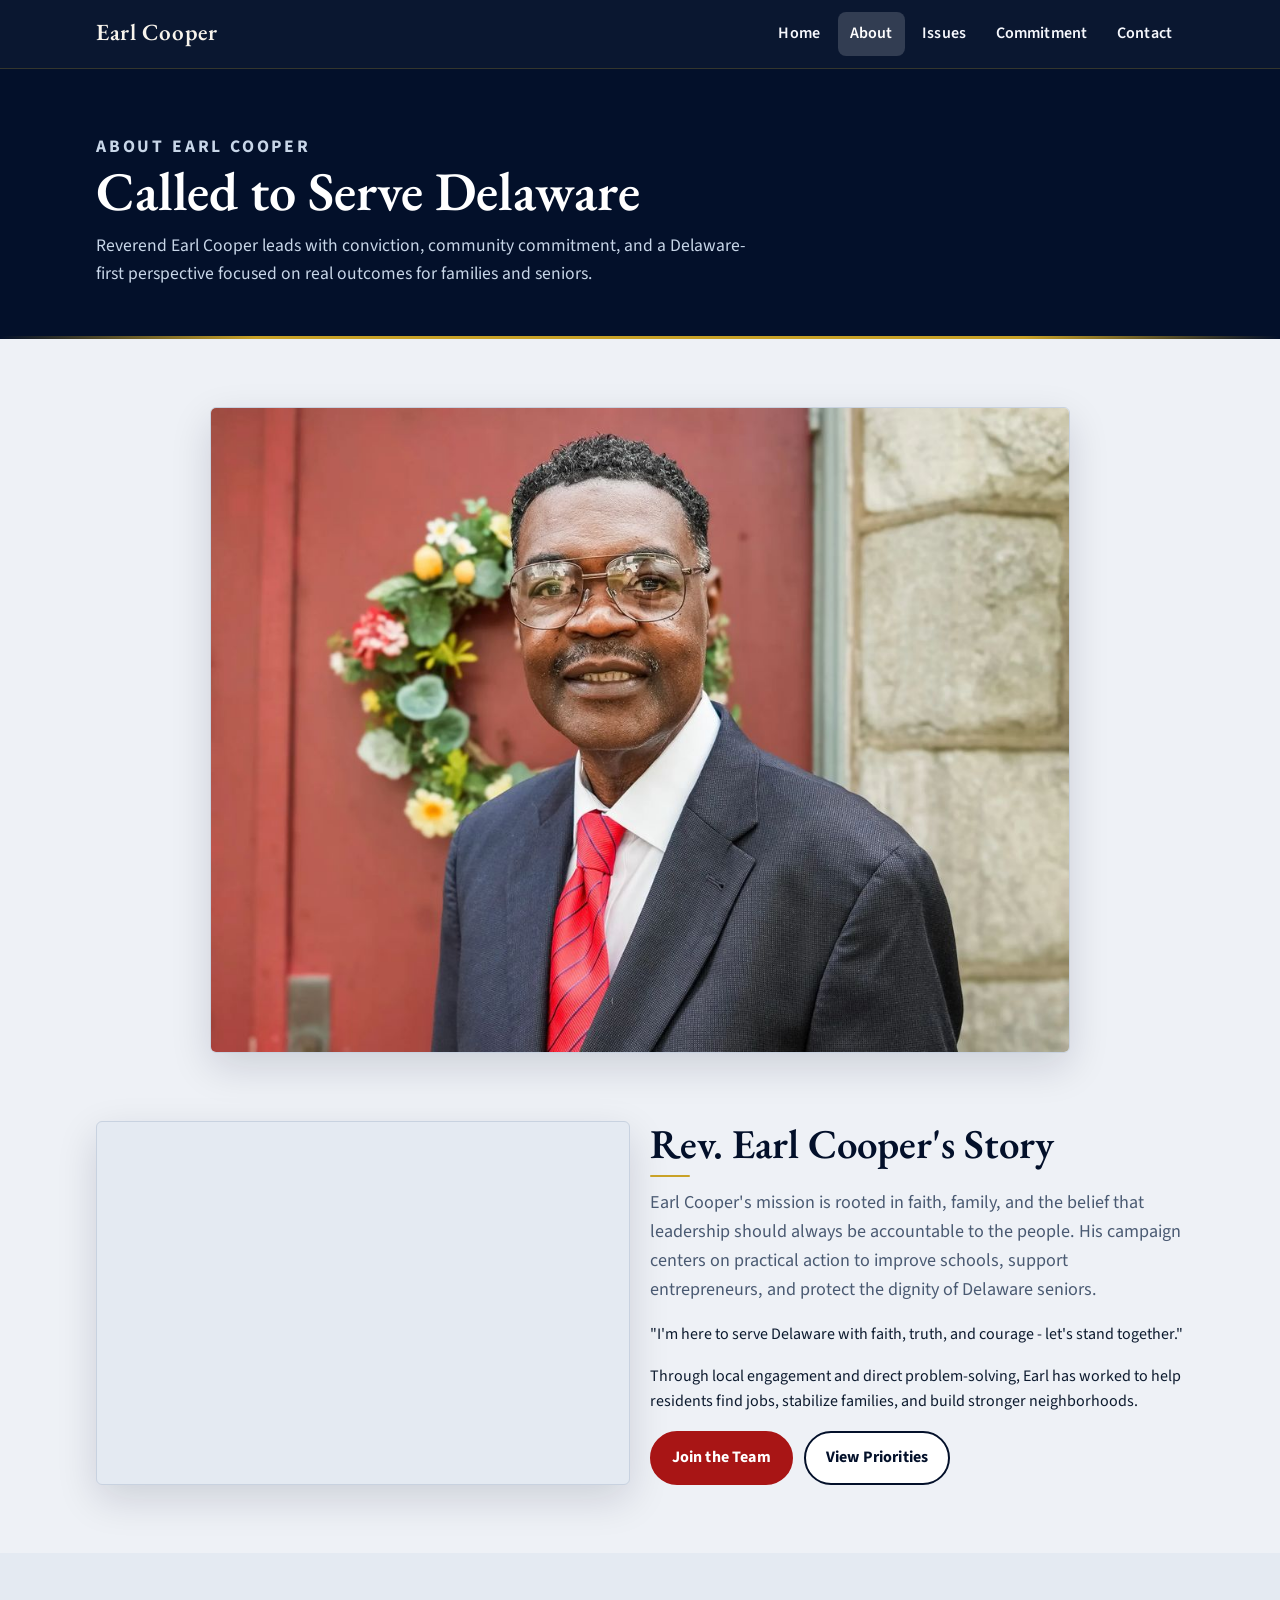
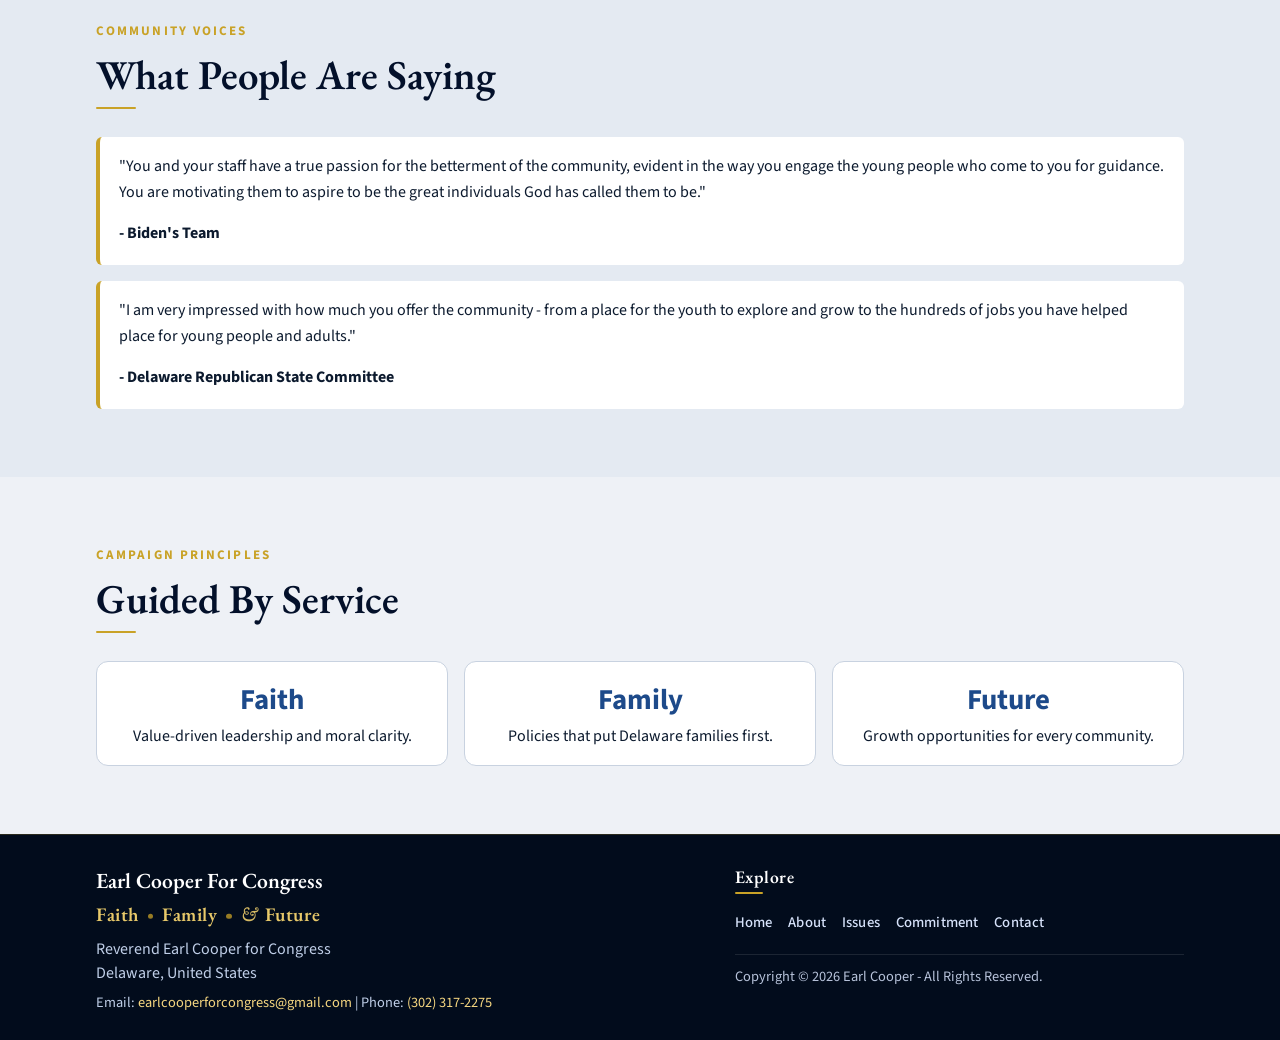
==== commit 2e8a4030: "feat: apply heritage brand visual redesign (#4) * Heritage Brand visual redesign B for captain revie" ====
--- a/about.html
+++ b/about.html
@@ -7,8 +7,8 @@
     <meta name="description" content="Learn about Reverend Earl Cooper and his community-driven leadership for Delaware.">
     <link rel="preconnect" href="https://fonts.googleapis.com">
     <link rel="preconnect" href="https://fonts.gstatic.com" crossorigin>
-    <link href="https://fonts.googleapis.com/css2?family=EB+Garamond:wght@500;700&family=Outfit:wght@400;500;600;700&display=swap" rel="stylesheet">
-    <link rel="stylesheet" href="assets/css/main.css?v=20260718c">
+    <link href="https://fonts.googleapis.com/css2?family=EB+Garamond:ital,wght@0,500;0,600;0,700;1,500&family=Source+Sans+3:wght@400;600;700&display=swap" rel="stylesheet">
+    <link rel="stylesheet" href="assets/css/main.css?v=20260718heritage">
   </head>
   <body>
     <a class="skip-link" href="#main-content">Skip to content</a>
@@ -107,18 +107,18 @@
             <p class="eyebrow">Campaign Principles</p>
             <h2>Guided By Service</h2>
           </div>
-          <div class="principles">
-            <div class="principle">
+          <div class="stats">
+            <div class="stat">
               <strong>Faith</strong>
-              <span>Value-driven leadership and moral clarity.</span>
+              Value-driven leadership and moral clarity.
             </div>
-            <div class="principle">
+            <div class="stat">
               <strong>Family</strong>
-              <span>Policies that put Delaware families first.</span>
+              Policies that put Delaware families first.
             </div>
-            <div class="principle">
+            <div class="stat">
               <strong>Future</strong>
-              <span>Growth opportunities for every community.</span>
+              Growth opportunities for every community.
             </div>
           </div>
         </div>
@@ -148,6 +148,6 @@
         </div>
       </div>
     </footer>
-    <script src="assets/js/main.js?v=20260718c"></script>
+    <script src="assets/js/main.js?v=20260718heritage"></script>
   </body>
 </html>
--- a/assets/css/main.css
+++ b/assets/css/main.css
@@ -1,28 +1,28 @@
-/* Design A — Civic Modernist: cool slate surfaces, editorial grid, navy/red/gold accents */
-
 :root {
-  --color-navy: #0a2458;
-  --color-navy-deep: #061428;
-  --color-blue: #1d58ba;
-  --color-red: #b11a1a;
-  --color-gold: #d4a82a;
-  --color-ink: #0f1419;
-  --color-slate: #1a2332;
-  --color-slate-mid: #2a3544;
-  --color-muted: #5c6b7f;
-  --color-bg: #f0f2f5;
+  --color-navy: #03102a;
+  --color-navy-mid: #0a1f42;
+  --color-navy-light: #122a52;
+  --color-blue: #1d4a8a;
+  --color-light-blue: #e4eaf2;
+  --color-sky: #b8c9dc;
+  --color-red: #a81515;
+  --color-red-hover: #8f1111;
+  --color-gold: #c9a227;
+  --color-gold-light: #e8c96a;
+  --color-gold-pale: #f5e6b8;
+  --color-ink: #0c1a2e;
+  --color-muted: #4a5a72;
+  --color-bg: #eef1f6;
   --color-surface: #ffffff;
-  --color-border: #d8dde5;
-  --color-border-strong: #b8c0cc;
-  --shadow-soft: 0 12px 40px rgba(15, 20, 25, 0.08);
-  --shadow-hero: 0 24px 64px rgba(6, 20, 40, 0.35);
-  --radius: 4px;
-  --radius-lg: 6px;
-  --content-width: 1160px;
-  --grid-gap: 1.5rem;
+  --color-border: #c8d2e0;
+  --shadow-soft: 0 14px 40px rgba(3, 16, 42, 0.14);
+  --shadow-heritage: 0 22px 56px rgba(3, 16, 42, 0.22);
+  --radius: 6px;
+  --content-width: 1120px;
+  --font-serif: "EB Garamond", Georgia, "Times New Roman", serif;
+  --font-sans: "Source Sans 3", "Segoe UI", Arial, sans-serif;
+  /* Bar height below safe-area; used when header overlays the home video hero */
   --site-header-bar: 3.75rem;
-  --font-sans: "Outfit", "Segoe UI", sans-serif;
-  --font-serif: "EB Garamond", Georgia, serif;
 }
 
 *,
@@ -47,8 +47,6 @@
   color: var(--color-ink);
   background: var(--color-bg);
   line-height: 1.6;
-  font-size: 1.0625rem;
-  -webkit-font-smoothing: antialiased;
 }
 
 body.nav-open {
@@ -77,7 +75,7 @@
   color: var(--color-navy);
   line-height: 1.12;
   margin-top: 0;
-  font-weight: 700;
+  font-weight: 600;
 }
 
 p {
@@ -96,23 +94,22 @@
   padding: 10px 14px;
   background: var(--color-navy);
   color: #fff;
-  border-radius: var(--radius);
+  border-radius: 8px;
   z-index: 1000;
-  font-weight: 600;
-}
-
-/* --- Header --- */
+}
 
 .site-header {
   position: sticky;
   top: 0;
   z-index: 100;
   width: 100%;
-  background: rgba(6, 20, 40, 0.92);
-  backdrop-filter: blur(12px);
-  border-bottom: 1px solid rgba(255, 255, 255, 0.08);
-}
-
+  max-width: 100%;
+  background: rgba(3, 16, 42, 0.97);
+  backdrop-filter: blur(8px);
+  border-bottom: 1px solid rgba(201, 162, 39, 0.22);
+}
+
+/* Home: header sits over the video so the hero truly fills the viewport edge-to-edge */
 body.page-home .site-header {
   position: fixed;
   left: 0;
@@ -133,7 +130,7 @@
   position: relative;
   width: min(100%, var(--content-width));
   margin: 0 auto;
-  padding: 0.85rem 1.25rem;
+  padding: 0.75rem 1rem;
   display: flex;
   align-items: center;
   justify-content: space-between;
@@ -141,47 +138,49 @@
 }
 
 .brand {
-  color: #fff;
+  color: #f8f4ec;
   text-decoration: none;
   font-family: var(--font-serif);
-  font-size: 1.35rem;
-  font-weight: 700;
-  letter-spacing: 0.02em;
-  padding: 0.1rem 0;
+  font-size: 1.45rem;
+  font-weight: 600;
+  letter-spacing: 0.03em;
+  padding: 0.15rem 0;
   border-bottom: 2px solid transparent;
-  transition: border-color 160ms ease, opacity 160ms ease;
+  transition:
+    border-color 160ms ease-out,
+    color 160ms ease-out,
+    opacity 160ms ease-out;
 }
 
 .brand:hover,
 .brand:focus-visible {
-  color: #fff;
+  color: var(--color-gold-light);
   border-bottom-color: var(--color-gold);
   outline: none;
-  opacity: 0.95;
+  opacity: 1;
 }
 
 .menu-toggle {
   display: none;
-  border: 1px solid rgba(255, 255, 255, 0.25);
-  background: transparent;
+  border: 1px solid rgba(255, 255, 255, 0.3);
+  background: rgba(255, 255, 255, 0.1);
   color: #fff;
   padding: 0.55rem 0.9rem;
   min-height: 2.75rem;
   min-width: 2.75rem;
-  border-radius: var(--radius);
+  border-radius: 8px;
   font: inherit;
   font-weight: 600;
-  font-size: 0.9rem;
-  letter-spacing: 0.04em;
-  text-transform: uppercase;
   cursor: pointer;
-  transition: background-color 160ms ease, border-color 160ms ease;
+  transition:
+    background-color 160ms ease,
+    border-color 160ms ease;
 }
 
 .menu-toggle:hover,
 .menu-toggle:focus-visible {
-  background: rgba(255, 255, 255, 0.1);
-  border-color: rgba(255, 255, 255, 0.45);
+  background: rgba(255, 255, 255, 0.2);
+  border-color: rgba(255, 255, 255, 0.55);
   outline: none;
 }
 
@@ -195,106 +194,61 @@
   padding: 0;
   list-style: none;
   display: flex;
-  gap: 0.15rem;
+  gap: 0.35rem;
   flex-wrap: wrap;
 }
 
 .site-nav a {
-  color: rgba(255, 255, 255, 0.82);
+  color: #f6f8fd;
   text-decoration: none;
-  padding: 0.5rem 0.85rem;
+  padding: 0.55rem 0.75rem;
   min-height: 2.5rem;
   display: inline-flex;
   align-items: center;
-  border-radius: var(--radius);
-  font-weight: 500;
-  font-size: 0.95rem;
-  letter-spacing: 0.02em;
-  transition: color 160ms ease, background-color 160ms ease;
+  border-radius: 8px;
+  font-weight: 600;
+  letter-spacing: 0.01em;
+  transition: background-color 160ms ease, color 160ms ease;
 }
 
 .site-nav a:hover,
 .site-nav a:focus-visible {
-  color: #fff;
-  background: rgba(255, 255, 255, 0.08);
+  background: rgba(255, 255, 255, 0.18);
+  color: #fff;
   outline: none;
 }
 
 .site-nav a:focus-visible {
-  outline: 2px solid rgba(255, 255, 255, 0.7);
+  outline: 2px solid rgba(255, 255, 255, 0.85);
   outline-offset: 2px;
 }
 
 .site-nav a[aria-current="page"] {
-  color: #fff;
-  background: rgba(255, 255, 255, 0.12);
-  box-shadow: inset 0 -2px 0 var(--color-gold);
-}
-
-/* --- Layout --- */
+  background: rgba(255, 255, 255, 0.16);
+  color: #fff;
+}
 
 .container {
   width: min(100%, var(--content-width));
   margin: 0 auto;
-  padding: 0 1.25rem;
-}
-
-.section {
-  padding: 5rem 0;
-}
-
-.section-alt {
-  background: var(--color-surface);
-  border-block: 1px solid var(--color-border);
-}
-
-.section-header {
-  max-width: 40rem;
-  margin-bottom: 2.5rem;
-}
-
-.eyebrow {
-  text-transform: uppercase;
-  letter-spacing: 0.14em;
-  color: var(--color-red);
-  font-weight: 600;
-  margin-bottom: 0.75rem;
-  font-size: 0.8rem;
-  font-family: var(--font-sans);
-}
-
-.eyebrow-on-dark {
-  color: var(--color-gold);
-}
-
-.section h2 {
-  font-size: clamp(1.85rem, 3.2vw, 2.75rem);
-  margin-bottom: 0.85rem;
-}
-
-.lead {
-  font-size: 1.125rem;
-  color: var(--color-muted);
-  line-height: 1.65;
-}
-
-/* --- Video hero --- */
+  padding: 0 1rem;
+}
 
 .video-hero {
   position: relative;
   min-height: 100vh;
   min-height: 100dvh;
   display: grid;
-  align-items: end;
+  place-items: center;
   overflow: hidden;
   isolation: isolate;
   color: #fff;
-  background: var(--color-navy-deep);
+  background: linear-gradient(155deg, rgba(3, 16, 42, 0.92) 0%, rgba(10, 31, 66, 0.78) 50%, rgba(60, 12, 12, 0.55) 100%);
 }
 
 .video-hero.is-fallback {
   background:
-    linear-gradient(105deg, rgba(6, 20, 40, 0.88) 0%, rgba(10, 36, 88, 0.72) 50%, rgba(6, 20, 40, 0.85) 100%),
+    linear-gradient(155deg, rgba(3, 16, 42, 0.88) 0%, rgba(10, 31, 66, 0.72) 50%, rgba(60, 12, 12, 0.48) 100%),
     url("https://img1.wsimg.com/isteam/ip/7aca911b-c59e-40e2-817f-d52fc576a9c3/DSC01119.jpeg/:/rs=w:1800,h:1100") center 24%/cover no-repeat;
 }
 
@@ -304,7 +258,7 @@
   width: 100%;
   height: 100%;
   z-index: 0;
-  transform: translate3d(0, var(--video-hero-parallax-y, 0px), 0) scale(1.22);
+  transform: translate3d(0, var(--video-hero-parallax-y, 0px), 0) scale(1.28);
   transform-origin: center center;
   will-change: transform;
   backface-visibility: hidden;
@@ -316,7 +270,7 @@
   width: 100%;
   height: 100%;
   object-fit: cover;
-  object-position: center 28%;
+  object-position: center 26%;
   opacity: 0;
   transition: opacity 520ms ease-in-out;
   pointer-events: none;
@@ -338,62 +292,96 @@
   position: absolute;
   inset: 0;
   background:
-    linear-gradient(0deg, rgba(6, 20, 40, 0.94) 0%, rgba(6, 20, 40, 0.55) 38%, rgba(10, 36, 88, 0.35) 100%),
-    linear-gradient(90deg, rgba(6, 20, 40, 0.82) 0%, rgba(6, 20, 40, 0.25) 55%, rgba(6, 20, 40, 0.5) 100%);
+    linear-gradient(155deg, rgba(3, 16, 42, 0.82) 0%, rgba(10, 31, 66, 0.62) 48%, rgba(80, 18, 18, 0.52) 100%),
+    radial-gradient(ellipse at 50% 12%, rgba(201, 162, 39, 0.18), rgba(201, 162, 39, 0) 52%);
 }
 
 .video-hero-inner {
   position: relative;
   z-index: 1;
-  width: min(100%, var(--content-width));
+  width: min(100%, 980px);
+  padding: 0 1.25rem;
+  text-align: center;
+}
+
+.video-hero-eyebrow {
+  margin: 0 0 0.85rem;
+  font-family: var(--font-sans);
+  font-size: clamp(0.78rem, 1.6vw, 0.92rem);
+  font-weight: 700;
+  letter-spacing: 0.22em;
+  text-transform: uppercase;
+  color: var(--color-gold-light);
+}
+
+.video-hero-eyebrow::before,
+.video-hero-eyebrow::after {
+  content: "";
+  display: inline-block;
+  width: clamp(1.5rem, 4vw, 2.75rem);
+  height: 1px;
+  background: linear-gradient(90deg, transparent, var(--color-gold), transparent);
+  vertical-align: middle;
+  margin: 0 0.65rem 0.15rem;
+}
+
+.video-hero-brand {
+  margin: 0 0 0.5rem;
+  font-family: var(--font-serif);
+  font-weight: 700;
+  line-height: 0.92;
+  letter-spacing: -0.01em;
+}
+
+.video-hero-brand .brand-name {
+  display: block;
+  font-size: clamp(3.2rem, 11vw, 7.2rem);
+  color: #fff;
+  text-shadow:
+    0 2px 4px rgba(3, 16, 42, 0.5),
+    0 16px 48px rgba(0, 0, 0, 0.35);
+}
+
+.video-hero-brand .brand-office {
+  display: block;
+  margin-top: 0.1em;
+  font-size: clamp(1.6rem, 4.5vw, 3rem);
+  font-weight: 500;
+  font-style: italic;
+  color: var(--color-gold-light);
+  letter-spacing: 0.04em;
+  text-shadow: 0 2px 8px rgba(3, 16, 42, 0.45);
+}
+
+.video-hero-tagline {
+  margin: 0.85rem 0 1.1rem;
+  padding-top: 0.85rem;
+  border-top: 1px solid rgba(201, 162, 39, 0.45);
+  font-family: var(--font-serif);
+  font-size: clamp(1.75rem, 5vw, 3.4rem);
+  font-weight: 600;
+  font-style: italic;
+  line-height: 1.05;
+  letter-spacing: 0.02em;
+  color: #faf6ee;
+  text-shadow:
+    0 1px 3px rgba(3, 16, 42, 0.55),
+    0 0 32px rgba(201, 162, 39, 0.2);
+}
+
+.video-hero-subtitle {
   margin: 0 auto;
-  padding: 0 1.25rem 4.5rem;
-  text-align: left;
-}
-
-.video-hero-brand {
-  margin: 0 0 1.25rem;
-  font-family: var(--font-serif);
-  font-size: clamp(2.75rem, 7vw, 5rem);
-  font-weight: 700;
-  line-height: 0.95;
-  letter-spacing: -0.01em;
-  color: #fff;
-  text-shadow: 0 2px 24px rgba(0, 0, 0, 0.45);
-}
-
-.video-hero-brand span {
-  display: block;
-  font-size: 0.42em;
-  font-weight: 500;
-  letter-spacing: 0.18em;
-  text-transform: uppercase;
-  color: var(--color-gold);
-  margin-bottom: 0.35em;
-  font-family: var(--font-sans);
-}
-
-.video-hero-tagline {
-  margin: 0 0 1rem;
-  font-family: var(--font-serif);
-  font-size: clamp(1.5rem, 3.5vw, 2.25rem);
-  font-weight: 500;
-  line-height: 1.2;
-  color: rgba(255, 255, 255, 0.95);
-  max-width: 28rem;
-}
-
-.video-hero-subtitle {
-  margin: 0;
-  max-width: 32rem;
-  color: rgba(255, 255, 255, 0.78);
-  font-size: 1.05rem;
+  max-width: 38rem;
+  color: #d4dfe8;
+  font-size: clamp(1.02rem, 2vw, 1.22rem);
+  font-weight: 400;
   line-height: 1.55;
 }
 
 .video-hero-actions {
+  justify-content: center;
   margin-top: 1.75rem;
-  gap: 0.75rem;
+  gap: 0.9rem;
 }
 
 @media (prefers-reduced-motion: reduce) {
@@ -402,11 +390,59 @@
   }
 }
 
-/* --- Buttons --- */
+.quote-band {
+  position: relative;
+  color: #fff;
+  background: var(--color-navy);
+  padding: 4rem 0;
+}
+
+.quote-band::before {
+  content: "";
+  position: absolute;
+  top: 0;
+  left: 0;
+  right: 0;
+  height: 3px;
+  background: linear-gradient(90deg, transparent, var(--color-gold) 20%, var(--color-gold) 80%, transparent);
+}
+
+.quote-band-inner {
+  max-width: 44rem;
+  text-align: center;
+}
+
+.quote-band-quote {
+  margin: 0 0 1.5rem;
+  padding: 0;
+  border: 0;
+}
+
+.quote-band-quote p {
+  margin: 0 0 1rem;
+  font-family: var(--font-serif);
+  font-size: clamp(1.35rem, 2.6vw, 1.85rem);
+  line-height: 1.45;
+  font-style: italic;
+  color: #f0f4fa;
+}
+
+.quote-band-quote footer {
+  font-family: var(--font-sans);
+  font-size: 0.95rem;
+  font-weight: 700;
+  letter-spacing: 0.14em;
+  text-transform: uppercase;
+  color: var(--color-gold-light);
+}
+
+.quote-band .btn-ghost {
+  margin-inline: auto;
+}
 
 .btn-row {
   display: flex;
-  gap: 0.75rem;
+  gap: 0.7rem;
   flex-wrap: wrap;
 }
 
@@ -415,21 +451,20 @@
   align-items: center;
   justify-content: center;
   border: 2px solid transparent;
-  border-radius: var(--radius);
-  padding: 0.8rem 1.4rem;
+  border-radius: 999px;
+  padding: 0.75rem 1.25rem;
   min-height: 2.75rem;
   font: inherit;
-  font-weight: 600;
-  font-size: 0.95rem;
-  letter-spacing: 0.03em;
+  font-weight: 700;
   text-decoration: none;
-  text-transform: uppercase;
+  letter-spacing: 0.01em;
   cursor: pointer;
   transition:
-    background-color 0.2s ease,
-    border-color 0.2s ease,
-    color 0.2s ease,
-    box-shadow 0.2s ease;
+    transform 0.22s cubic-bezier(0.22, 1, 0.36, 1),
+    box-shadow 0.22s cubic-bezier(0.22, 1, 0.36, 1),
+    background-color 0.22s ease,
+    border-color 0.22s ease,
+    color 0.22s ease;
 }
 
 .btn:focus-visible {
@@ -437,6 +472,12 @@
   outline-offset: 3px;
 }
 
+@media (prefers-reduced-motion: reduce) {
+  .btn {
+    transition: background-color 0.18s ease, border-color 0.18s ease, color 0.18s ease;
+  }
+}
+
 .btn-primary {
   background: var(--color-red);
   color: #fff;
@@ -445,168 +486,143 @@
 
 .btn-primary:hover,
 .btn-primary:focus-visible {
-  background: #961515;
-  border-color: #961515;
+  background: var(--color-red-hover);
+  border-color: var(--color-red-hover);
   color: #fff;
 }
 
 .btn-ghost {
-  border-color: rgba(255, 255, 255, 0.65);
-  color: #fff;
-  background: transparent;
+  border-color: rgba(201, 162, 39, 0.75);
+  color: #fff;
 }
 
 .btn-ghost:hover,
 .btn-ghost:focus-visible {
-  border-color: #fff;
-  background: rgba(255, 255, 255, 0.1);
+  border-color: var(--color-gold-light);
+  background: rgba(201, 162, 39, 0.15);
   color: #fff;
 }
 
 .btn-outline {
   border-color: var(--color-navy);
   color: var(--color-navy);
-  background: transparent;
+  background: #fff;
 }
 
 .btn-outline:hover,
 .btn-outline:focus-visible {
   border-color: var(--color-red);
   color: var(--color-red);
-  background: transparent;
-}
-
-/* --- Issue list (editorial, not cardified) --- */
-
-.issue-list {
-  display: grid;
-  gap: 0;
-  border-top: 2px solid var(--color-ink);
-}
-
-.issue-item {
-  display: grid;
-  grid-template-columns: auto auto 1fr auto;
-  gap: 1.25rem 1.5rem;
-  align-items: start;
-  padding: 2rem 0;
-  border-bottom: 1px solid var(--color-border);
-  text-decoration: none;
-  color: inherit;
-  transition: background-color 0.2s ease;
-}
-
-a.issue-item:hover,
-a.issue-item:focus-visible {
-  color: inherit;
-}
-
-a.issue-item:focus-visible {
-  outline: 2px solid var(--color-blue);
-  outline-offset: 4px;
-}
-
-.issue-item-num {
+  background: #fff;
+}
+
+@media (hover: hover) and (pointer: fine) and (prefers-reduced-motion: no-preference) {
+  .btn:hover,
+  .btn:focus-visible {
+    transform: translateY(-2px);
+    box-shadow: 0 8px 20px rgba(3, 16, 42, 0.18);
+  }
+
+  .btn:active {
+    transform: translateY(0);
+    box-shadow: 0 3px 10px rgba(3, 16, 42, 0.12);
+    transition-duration: 0.1s;
+  }
+}
+
+.section {
+  padding: 4.25rem 0;
+}
+
+.section-alt {
+  background: var(--color-light-blue);
+}
+
+.section-header {
+  max-width: 52rem;
+  margin-bottom: 1.75rem;
+}
+
+.eyebrow {
+  text-transform: uppercase;
+  letter-spacing: 0.16em;
+  color: var(--color-gold);
+  font-weight: 700;
+  margin-bottom: 0.65rem;
+  font-size: 0.82rem;
   font-family: var(--font-sans);
-  font-size: 0.8rem;
+}
+
+.eyebrow-on-dark {
+  color: var(--color-gold-light);
+}
+
+.section h2 {
+  font-size: clamp(1.9rem, 3.2vw, 2.75rem);
+  margin-bottom: 0.7rem;
   font-weight: 600;
-  letter-spacing: 0.12em;
-  text-transform: uppercase;
+}
+
+.section h2::after {
+  content: "";
+  display: block;
+  width: 2.5rem;
+  height: 2px;
+  background: var(--color-gold);
+  margin-top: 0.55rem;
+  border-radius: 1px;
+}
+
+.section-header h2::after {
+  margin-left: 0;
+}
+
+.lead {
+  font-size: 1.13rem;
   color: var(--color-muted);
-  padding-top: 0.35rem;
-}
-
-.issue-item-accent {
-  width: 3px;
-  align-self: stretch;
-  border-radius: 2px;
-  background: var(--color-navy);
-}
-
-.issue-item-accent--red {
-  background: var(--color-red);
-}
-
-.issue-item-accent--blue {
-  background: var(--color-blue);
-}
-
-.issue-item-accent--gold {
-  background: var(--color-gold);
-}
-
-.issue-item-body h2,
-.issue-item-body h3 {
-  font-size: clamp(1.35rem, 2.5vw, 1.65rem);
-  margin-bottom: 0.5rem;
-}
-
-.issue-item-body p {
-  color: var(--color-muted);
-  margin-bottom: 0.35rem;
-  max-width: 52rem;
-}
-
-.issue-item-body ul {
-  margin: 0.5rem 0 0;
-  padding-left: 1.15rem;
-  color: var(--color-muted);
-  max-width: 52rem;
-}
-
-.issue-item-body li + li {
-  margin-top: 0.35rem;
-}
-
-.issue-item-cue {
-  font-weight: 600;
-  font-size: 0.85rem;
-  letter-spacing: 0.06em;
-  text-transform: uppercase;
-  color: var(--color-blue);
-  white-space: nowrap;
-  padding-top: 0.35rem;
-}
-
-a.issue-item:hover .issue-item-cue,
-a.issue-item:focus-visible .issue-item-cue {
-  color: var(--color-red);
-}
-
-/* --- Cards (commitment pledges, forms, interactive containers) --- */
+}
 
 .card-grid {
   display: grid;
   grid-template-columns: repeat(3, minmax(0, 1fr));
-  gap: var(--grid-gap);
+  gap: 1rem;
 }
 
 .card {
   background: var(--color-surface);
   border: 1px solid var(--color-border);
-  border-radius: var(--radius-lg);
-  padding: 1.5rem;
+  border-radius: var(--radius);
+  box-shadow: var(--shadow-soft);
+  padding: 1.5rem 1.4rem;
   display: flex;
   flex-direction: column;
-  gap: 0.75rem;
+  gap: 0.7rem;
+  position: relative;
+}
+
+.card::before {
+  content: "";
+  position: absolute;
+  top: 0;
+  left: 1.4rem;
+  right: 1.4rem;
+  height: 1px;
+  background: linear-gradient(90deg, transparent, rgba(201, 162, 39, 0.35), transparent);
 }
 
 a.card {
   text-decoration: none;
   color: inherit;
   cursor: pointer;
-  transition: border-color 0.2s ease, box-shadow 0.2s ease;
 }
 
 a.card:hover,
 a.card:focus-visible {
   color: inherit;
-  border-color: var(--color-border-strong);
-  box-shadow: var(--shadow-soft);
 }
 
 a.card:focus-visible {
-  outline: 2px solid var(--color-blue);
+  outline: 3px solid rgba(29, 74, 138, 0.45);
   outline-offset: 3px;
 }
 
@@ -616,20 +632,19 @@
   scroll-margin-top: calc(var(--site-header-bar) + 1rem);
 }
 
-.card h2,
 .card h3 {
-  font-size: 1.4rem;
-  margin-bottom: 0.25rem;
+  font-size: 1.45rem;
+  margin-bottom: 0.2rem;
 }
 
 .card-link-cue {
   margin-top: auto;
-  padding-top: 0.5rem;
-  font-weight: 600;
-  font-size: 0.85rem;
-  letter-spacing: 0.06em;
+  padding-top: 0.35rem;
+  font-weight: 700;
+  font-size: 0.92rem;
+  letter-spacing: 0.04em;
   text-transform: uppercase;
-  color: var(--color-blue);
+  color: var(--color-navy-mid);
 }
 
 a.card:hover .card-link-cue,
@@ -663,64 +678,43 @@
 }
 
 .card-accent-blue {
-  border-top-color: var(--color-blue);
+  border-top-color: var(--color-navy-mid);
 }
 
 .card-accent-gold {
   border-top-color: var(--color-gold);
 }
 
-/* --- Quote band --- */
-
-.quote-band {
-  position: relative;
-  color: #fff;
-  background: var(--color-slate);
-  padding: 4.5rem 0;
-  border-block: 3px solid var(--color-gold);
-}
-
-.quote-band-inner {
-  max-width: 44rem;
-  text-align: left;
-}
-
-.quote-band-quote {
-  margin: 0 0 2rem;
-  padding: 0;
-  border: 0;
-}
-
-.quote-band-quote p {
-  margin: 0 0 1.25rem;
-  font-family: var(--font-serif);
-  font-size: clamp(1.35rem, 2.5vw, 1.85rem);
-  line-height: 1.45;
-  color: rgba(255, 255, 255, 0.92);
-}
-
-.quote-band-quote footer {
-  font-family: var(--font-sans);
-  font-size: 0.9rem;
-  font-weight: 600;
-  letter-spacing: 0.08em;
-  text-transform: uppercase;
-  color: var(--color-gold);
-}
-
-/* --- Split layouts --- */
+.card-grid > .card {
+  transition:
+    transform 0.24s cubic-bezier(0.22, 1, 0.36, 1),
+    box-shadow 0.24s cubic-bezier(0.22, 1, 0.36, 1);
+}
+
+@media (prefers-reduced-motion: reduce) {
+  .card-grid > .card {
+    transition: none;
+  }
+}
+
+@media (hover: hover) and (pointer: fine) and (prefers-reduced-motion: no-preference) {
+  .card-grid > .card:hover {
+    transform: translateY(-6px);
+    box-shadow: 0 22px 48px rgba(3, 16, 42, 0.18);
+  }
+}
 
 .split {
   display: grid;
   grid-template-columns: 1fr 1fr;
-  gap: 3rem;
-  align-items: center;
+  gap: 1.2rem;
+  align-items: stretch;
 }
 
 .split-stack {
   display: flex;
   flex-direction: column;
-  gap: 2.5rem;
+  gap: 2rem;
 }
 
 .split-stack-copy {
@@ -732,11 +726,12 @@
 }
 
 .image-panel {
-  border-radius: var(--radius-lg);
+  border-radius: var(--radius);
   overflow: hidden;
   border: 1px solid var(--color-border);
-  min-height: 280px;
-  background: var(--color-slate-mid);
+  min-height: 260px;
+  background: var(--color-light-blue);
+  box-shadow: var(--shadow-soft);
 }
 
 .image-panel img {
@@ -752,7 +747,7 @@
 .image-panel-duo .image-panel-grid {
   display: grid;
   grid-template-columns: 1fr 1fr;
-  gap: 0.75rem;
+  gap: 0.65rem;
 }
 
 .image-panel-duo .image-panel-grid img {
@@ -761,7 +756,6 @@
   height: auto;
   object-fit: cover;
   display: block;
-  border-radius: var(--radius);
 }
 
 @media (max-width: 640px) {
@@ -778,76 +772,77 @@
   display: block;
 }
 
-/* --- Quotes --- */
-
 .quote-list {
   display: grid;
-  gap: 0;
-  border-top: 2px solid var(--color-ink);
+  gap: 1rem;
 }
 
 .quote {
-  background: transparent;
-  border-left: none;
-  border-bottom: 1px solid var(--color-border);
-  border-radius: 0;
-  padding: 2rem 0 2rem 1.5rem;
+  background: #fff;
+  border-left: 4px solid var(--color-gold);
+  border-radius: var(--radius);
+  padding: 1.1rem 1.2rem;
+}
+
+.quote p:last-child {
+  margin-bottom: 0;
+}
+
+.cta-band {
+  background: var(--color-navy);
+  color: var(--color-ink);
   position: relative;
 }
 
-.quote::before {
+.cta-band::before {
   content: "";
   position: absolute;
+  top: 0;
   left: 0;
-  top: 2rem;
-  bottom: 2rem;
-  width: 3px;
-  background: var(--color-blue);
-  border-radius: 2px;
-}
-
-.quote p:last-child {
-  margin-bottom: 0;
-}
-
-/* --- CTA band --- */
-
-.cta-band {
-  background: var(--color-slate);
-  color: #fff;
-  border-block: 1px solid var(--color-slate-mid);
+  right: 0;
+  height: 3px;
+  background: linear-gradient(90deg, transparent, var(--color-gold) 20%, var(--color-gold) 80%, transparent);
 }
 
 .cta-band h2 {
-  color: #fff;
+  color: rgba(255, 255, 255, 1);
 }
 
 .cta-band p {
-  color: rgba(255, 255, 255, 0.78);
+  color: rgba(220, 232, 251, 1);
 }
 
 .cta-band .eyebrow {
-  color: var(--color-gold);
-}
-
-/* --- Campaign video section --- */
+  color: var(--color-gold-light);
+}
 
 .section-video {
-  background: var(--color-navy-deep);
+  background: var(--color-navy);
   padding: 0;
+  position: relative;
+}
+
+.section-video::before {
+  content: "";
+  position: absolute;
+  top: 0;
+  left: 0;
+  right: 0;
+  height: 3px;
+  background: linear-gradient(90deg, transparent, var(--color-gold) 20%, var(--color-gold) 80%, transparent);
+  z-index: 1;
 }
 
 .section-video .video-inner {
   width: 100%;
   max-width: none;
-  padding: 4.5rem 0;
+  padding: 3.5rem 0 3.8rem;
 }
 
 .section-video .section-header {
-  text-align: left;
-  margin: 0 auto 2rem;
-  padding: 0 1.25rem;
-  max-width: var(--content-width);
+  text-align: center;
+  margin: 0 auto 1.8rem;
+  padding: 0 1.2rem;
 }
 
 .section-video .section-header h2 {
@@ -855,21 +850,20 @@
 }
 
 .section-video .section-header .eyebrow {
-  color: var(--color-gold);
+  color: var(--color-gold-light);
 }
 
 .video-embed {
-  padding: 0 1.25rem;
+  padding: 0 0.5rem;
 }
 
 .video-embed-inner {
   position: relative;
-  width: min(100%, var(--content-width));
+  width: min(100%, 1160px);
   margin: 0 auto;
-  border-radius: var(--radius-lg);
+  border-radius: 22px;
   overflow: hidden;
-  box-shadow: var(--shadow-hero);
-  border: 1px solid rgba(255, 255, 255, 0.08);
+  box-shadow: 0 26px 60px rgba(0, 0, 0, 0.55);
 }
 
 .video-embed-inner::before {
@@ -887,17 +881,16 @@
   border: 0;
 }
 
-/* --- Forms --- */
-
 .form-card {
-  background: var(--color-surface);
+  background: #fff;
   border: 1px solid var(--color-border);
-  border-radius: var(--radius-lg);
-  padding: 1.75rem;
+  border-radius: var(--radius);
+  padding: 1.35rem 1.3rem;
+  box-shadow: var(--shadow-soft);
 }
 
 .form-card h2 {
-  margin-bottom: 1.25rem;
+  margin-bottom: 1rem;
   font-size: clamp(1.45rem, 2.5vw, 1.75rem);
 }
 
@@ -906,20 +899,19 @@
   font-weight: 600;
   margin-bottom: 0.45rem;
   color: var(--color-navy);
-  font-size: 0.95rem;
 }
 
 input,
 textarea,
 select {
   width: 100%;
-  border: 1px solid var(--color-border-strong);
-  border-radius: var(--radius);
-  padding: 0.78rem 0.9rem;
+  border: 1px solid #b9c9e1;
+  border-radius: 10px;
+  padding: 0.78rem 0.85rem;
   min-height: 2.75rem;
   font: inherit;
-  margin-bottom: 1rem;
-  background: var(--color-surface);
+  margin-bottom: 0.95rem;
+  background: #fff;
   transition: border-color 160ms ease, box-shadow 160ms ease;
 }
 
@@ -932,8 +924,7 @@
 textarea:focus-visible,
 select:focus-visible {
   border-color: var(--color-blue);
-  outline: 2px solid rgba(29, 88, 186, 0.2);
-  outline-offset: 0;
+  outline: 3px solid rgba(29, 74, 138, 0.2);
 }
 
 .form-note {
@@ -946,8 +937,7 @@
   margin: 0;
   padding: 0;
   display: grid;
-  gap: 0;
-  border-top: 1px solid var(--color-border);
+  gap: 0.8rem;
 }
 
 ul.list-clean > li::marker {
@@ -957,26 +947,20 @@
 
 ul.list-clean > li {
   list-style-type: none;
-  border-bottom: 1px solid var(--color-border);
-  padding: 1rem 0;
-  background: transparent;
-  border-radius: 0;
-}
-
+}
+
+ul.list-clean > li,
 dl.list-clean > div {
-  border-bottom: 1px solid var(--color-border);
-  padding: 1rem 0;
-  background: transparent;
-  border-radius: 0;
+  background: #fff;
+  border: 1px solid var(--color-border);
+  border-radius: 10px;
+  padding: 0.8rem 0.9rem;
 }
 
 dl.list-clean dt {
-  font-weight: 600;
+  font-weight: 700;
   color: var(--color-navy);
   margin: 0 0 0.2rem;
-  font-size: 0.85rem;
-  letter-spacing: 0.06em;
-  text-transform: uppercase;
 }
 
 dl.list-clean dd {
@@ -993,7 +977,7 @@
   text-decoration: underline;
 }
 
-/* --- Carousel --- */
+/* --- Image carousel (e.g. commitment gallery) --- */
 
 .media-carousel {
   position: relative;
@@ -1009,32 +993,35 @@
   display: inline-flex;
   align-items: center;
   justify-content: center;
-  width: 2.5rem;
-  height: 2.5rem;
+  width: 2.2rem;
+  height: 2.2rem;
   padding: 0;
-  border-radius: var(--radius);
-  border: 1px solid var(--color-border);
-  background: rgba(255, 255, 255, 0.95);
+  border-radius: 999px;
+  border: 1px solid rgba(3, 16, 42, 0.1);
+  background: rgba(255, 255, 255, 0.92);
+  backdrop-filter: blur(8px);
+  -webkit-backdrop-filter: blur(8px);
   color: var(--color-navy);
   font-size: 1.25rem;
   font-weight: 600;
   line-height: 1;
   cursor: pointer;
   opacity: 1;
-  box-shadow: var(--shadow-soft);
+  box-shadow: 0 2px 10px rgba(3, 16, 42, 0.06);
   transition:
     opacity 0.28s ease,
     background-color 0.2s ease,
     border-color 0.2s ease,
-    color 0.2s ease;
+    color 0.2s ease,
+    box-shadow 0.2s ease;
 }
 
 .media-carousel-nav--prev {
-  left: 0.75rem;
+  left: 0.55rem;
 }
 
 .media-carousel-nav--next {
-  right: 0.75rem;
+  right: 0.55rem;
 }
 
 @media (hover: hover) and (pointer: fine) {
@@ -1056,15 +1043,17 @@
 
 .media-carousel-nav:hover {
   background: #fff;
-  border-color: var(--color-border-strong);
+  border-color: rgba(3, 16, 42, 0.18);
   color: var(--color-blue);
+  box-shadow: 0 3px 14px rgba(3, 16, 42, 0.1);
 }
 
 .media-carousel-nav:focus-visible {
   background: #fff;
-  border-color: var(--color-border-strong);
+  border-color: rgba(3, 16, 42, 0.18);
   color: var(--color-blue);
-  outline: 2px solid rgba(29, 88, 186, 0.45);
+  box-shadow: 0 3px 14px rgba(3, 16, 42, 0.1);
+  outline: 2px solid rgba(29, 74, 138, 0.45);
   outline-offset: 2px;
 }
 
@@ -1074,9 +1063,10 @@
   width: 100%;
   overflow: hidden;
   box-sizing: border-box;
-  border-radius: var(--radius-lg);
-  border: 1px solid var(--color-border);
-  background: var(--color-bg);
+  border-radius: var(--radius);
+  border: 1px solid rgba(3, 16, 42, 0.08);
+  background: rgba(255, 255, 255, 0.65);
+  box-shadow: 0 1px 3px rgba(3, 16, 42, 0.04);
   aspect-ratio: 16 / 10;
   max-height: min(72vh, 560px);
   min-height: min(200px, 40vw);
@@ -1145,7 +1135,7 @@
   min-height: 0;
   object-fit: contain;
   object-position: center;
-  border-radius: var(--radius);
+  border-radius: calc(var(--radius) - 4px);
 }
 
 .media-carousel-nav:disabled {
@@ -1173,28 +1163,30 @@
   line-height: 1.5;
 }
 
+/* Optional dot strip (omit [data-carousel-dots] in HTML to disable) */
 .media-carousel-dots {
   display: flex;
   flex-wrap: wrap;
   align-items: center;
   justify-content: center;
   gap: 0.45rem;
-  margin-top: 0.75rem;
+  margin-top: 0.5rem;
 }
 
 .media-carousel-dot {
   width: 0.65rem;
   height: 0.65rem;
   padding: 0;
-  border-radius: var(--radius);
+  border-radius: 999px;
   border: 2px solid var(--color-navy);
   background: transparent;
   cursor: pointer;
-  transition: background-color 0.18s ease;
+  transition: background-color 0.18s ease, transform 0.18s ease;
 }
 
 .media-carousel-dot[aria-current="true"] {
   background: var(--color-navy);
+  transform: scale(1.15);
 }
 
 .media-carousel-dot:hover,
@@ -1203,41 +1195,49 @@
   border-color: var(--color-red);
 }
 
-/* --- Page hero (inner pages) --- */
-
 .page-hero {
-  background: var(--color-slate);
-  color: #fff;
-  padding: 4.5rem 0 3.5rem;
-  border-bottom: 3px solid var(--color-gold);
+  background: var(--color-navy);
+  color: #fff;
+  padding: 4rem 0 3.2rem;
+  position: relative;
+}
+
+.page-hero::after {
+  content: "";
+  position: absolute;
+  bottom: 0;
+  left: 0;
+  right: 0;
+  height: 3px;
+  background: linear-gradient(90deg, transparent, var(--color-gold) 20%, var(--color-gold) 80%, transparent);
 }
 
 .page-hero h1 {
   color: #fff;
-  margin-bottom: 0.85rem;
-  font-size: clamp(2.25rem, 4.5vw, 3.25rem);
-  max-width: 20ch;
+  margin-bottom: 0.6rem;
+  font-size: clamp(2.2rem, 4.5vw, 3.4rem);
+  font-weight: 600;
 }
 
 .page-hero p {
-  color: rgba(255, 255, 255, 0.78);
+  color: #c8d6e8;
   max-width: 42rem;
   font-size: 1.1rem;
   margin-bottom: 0;
-  line-height: 1.65;
+  line-height: 1.6;
 }
 
 .section-photo-highlight {
   padding-bottom: 0;
-  padding-top: 3rem;
 }
 
 .about-photo {
   margin: 0 auto;
-  max-width: 900px;
-  border-radius: var(--radius-lg);
+  max-width: 860px;
+  border-radius: var(--radius);
   overflow: hidden;
   border: 1px solid var(--color-border);
+  box-shadow: var(--shadow-soft);
   background: var(--color-surface);
 }
 
@@ -1248,89 +1248,40 @@
 }
 
 .about-photo figcaption {
-  padding: 0.9rem 1.25rem;
+  padding: 0.8rem 1rem;
   color: var(--color-muted);
-  font-weight: 500;
-  font-size: 0.9rem;
-  border-top: 1px solid var(--color-border);
-}
-
-/* --- Principles grid (not cardified) --- */
-
-.principles {
+  font-weight: 600;
+}
+
+.stats {
   display: grid;
   grid-template-columns: repeat(3, minmax(0, 1fr));
-  gap: 0;
-  border-top: 2px solid var(--color-ink);
-}
-
-.principle {
-  padding: 2rem 1.5rem 2rem 0;
-  border-bottom: 1px solid var(--color-border);
-  border-right: 1px solid var(--color-border);
-}
-
-.principle:nth-child(3n) {
-  border-right: none;
-  padding-right: 0;
-}
-
-.principle:nth-child(3n + 1) {
-  padding-left: 0;
-}
-
-.principle strong {
-  display: block;
-  font-family: var(--font-serif);
-  font-size: 1.65rem;
-  color: var(--color-navy);
-  margin-bottom: 0.5rem;
-}
-
-.principle span {
-  color: var(--color-muted);
-  font-size: 0.98rem;
-  line-height: 1.55;
-}
-
-/* Legacy stats alias */
-.stats {
-  display: contents;
+  gap: 1rem;
 }
 
 .stat {
-  padding: 2rem 1.5rem 2rem 0;
-  border-bottom: 1px solid var(--color-border);
-  border-right: 1px solid var(--color-border);
-  border-radius: 0;
-  background: transparent;
-  text-align: left;
-}
-
-.stat:nth-child(3n) {
-  border-right: none;
-  padding-right: 0;
+  border-radius: 12px;
+  background: #fff;
+  border: 1px solid var(--color-border);
+  padding: 1rem;
+  text-align: center;
 }
 
 .stat strong {
   display: block;
-  font-family: var(--font-serif);
-  font-size: 1.65rem;
-  color: var(--color-navy);
-  margin-bottom: 0.5rem;
-}
-
-/* --- Footer --- */
+  font-size: 1.8rem;
+  color: var(--color-blue);
+}
 
 .site-footer {
-  background: var(--color-navy-deep);
-  color: rgba(255, 255, 255, 0.72);
-  padding: 2.5rem 0 1.5rem;
-  border-top: 3px solid var(--color-gold);
+  background: #020c1c;
+  color: #c0cfe8;
+  padding: 2rem 0 1.25rem;
+  border-top: 1px solid rgba(201, 162, 39, 0.2);
 }
 
 .site-footer .small a {
-  color: var(--color-gold);
+  color: #f5d680;
   text-decoration: none;
   text-underline-offset: 3px;
 }
@@ -1344,19 +1295,18 @@
 
 .site-footer h2 {
   color: #fff;
-  margin: 0 0 0.5rem;
-  font-size: clamp(1.15rem, 2.2vw, 1.4rem);
+  margin: 0 0 0.45rem;
+  font-size: clamp(1.15rem, 2.2vw, 1.35rem);
   line-height: 1.25;
 }
 
 .site-footer p {
   margin: 0.4rem 0;
-  line-height: 1.55;
-  font-size: 0.95rem;
+  line-height: 1.5;
 }
 
 .site-footer .footer-tagline {
-  margin: 0.25rem 0 0.65rem;
+  margin: 0.25rem 0 0.45rem;
 }
 
 .tagline-wordmark {
@@ -1365,20 +1315,21 @@
   align-items: baseline;
   gap: 0.35rem 0.55rem;
   font-family: var(--font-serif);
-  font-size: 1.1rem;
+  font-size: 1.2rem;
   font-weight: 600;
-  letter-spacing: 0.02em;
-  color: var(--color-gold);
+  letter-spacing: 0.03em;
+  color: var(--color-gold-light);
   line-height: 1.3;
 }
 
 .tagline-sep {
   display: inline-block;
-  width: 0.25rem;
-  height: 0.25rem;
-  background: var(--color-gold);
+  width: 0.35rem;
+  height: 0.35rem;
+  border-radius: 50%;
+  background: rgba(201, 162, 39, 0.75);
   vertical-align: middle;
-  transform: translateY(-0.1em);
+  transform: translateY(-0.12em);
 }
 
 .tagline-amp {
@@ -1396,56 +1347,69 @@
 }
 
 .site-footer .footer-copyright {
-  margin: 0.85rem 0 0;
-  padding-top: 0.85rem;
+  margin: 0.65rem 0 0;
+  padding-top: 0.65rem;
   border-top: 1px solid rgba(255, 255, 255, 0.1);
   width: 100%;
-  color: rgba(255, 255, 255, 0.55);
-  font-size: 0.85rem;
+  color: rgba(215, 227, 251, 0.85);
 }
 
 .footer-grid {
   display: grid;
-  grid-template-columns: minmax(0, 1.4fr) minmax(0, 1fr);
-  gap: 2rem 3rem;
+  grid-template-columns: minmax(0, 1.35fr) minmax(0, 1fr);
+  gap: 1rem 2rem;
   align-items: start;
 }
 
 .footer-heading {
   color: #fff;
-  font-family: var(--font-sans);
-  font-size: 0.8rem;
+  font-family: var(--font-serif);
+  font-size: 1.1rem;
   font-weight: 600;
-  letter-spacing: 0.12em;
-  text-transform: uppercase;
-  margin: 0 0 0.75rem;
-  padding-bottom: 0;
+  letter-spacing: 0.03em;
+  margin: 0 0 0.5rem;
+  padding-bottom: 0.45rem;
+  position: relative;
 }
 
 .footer-heading::after {
-  display: none;
+  content: "";
+  position: absolute;
+  left: 0;
+  bottom: 0;
+  width: 1.75rem;
+  height: 2px;
+  background: var(--color-gold);
+  border-radius: 2px;
 }
 
 .footer-nav {
   display: flex;
-  flex-direction: column;
-  align-items: flex-start;
-  gap: 0.35rem;
+  flex-direction: row;
+  flex-wrap: wrap;
+  align-items: center;
+  gap: 0.45rem 1rem;
 }
 
 .footer-nav a {
-  color: rgba(255, 255, 255, 0.72);
+  color: #d7e3fb;
   text-decoration: none;
-  font-size: 0.95rem;
-  font-weight: 400;
-  padding: 0.15rem 0;
+  font-size: 0.92rem;
+  font-weight: 500;
+  letter-spacing: 0.01em;
+  padding: 0.22rem 0;
   display: inline-flex;
   align-items: center;
   transition: color 0.18s ease;
 }
 
 .footer-nav a::before {
-  display: none;
+  content: "";
+  width: 0;
+  height: 1px;
+  background: var(--color-gold);
+  margin-right: 0;
+  transition: width 0.2s ease, margin-right 0.2s ease;
 }
 
 .footer-nav a:hover,
@@ -1454,8 +1418,14 @@
   outline: none;
 }
 
+.footer-nav a:hover::before,
+.footer-nav a:focus-visible::before {
+  width: 0.85rem;
+  margin-right: 0.5rem;
+}
+
 .small {
-  font-size: 0.875rem;
+  font-size: 0.9rem;
 }
 
 .sr-only {
@@ -1470,13 +1440,10 @@
   border: 0;
 }
 
-/* --- Responsive --- */
-
 @media (max-width: 960px) {
   .split,
   .footer-grid {
     grid-template-columns: 1fr;
-    gap: 2rem;
   }
 
   .image-panel:has(iframe) {
@@ -1485,30 +1452,8 @@
   }
 
   .card-grid,
-  .principles {
-    grid-template-columns: 1fr;
-  }
-
-  .principle,
-  .stat {
-    border-right: none;
-    padding-right: 0;
-    padding-left: 0;
-  }
-
-  .issue-item {
-    grid-template-columns: 1fr;
-    gap: 0.75rem;
-  }
-
-  .issue-item-accent {
-    width: 100%;
-    height: 3px;
-    align-self: auto;
-  }
-
-  .issue-item-cue {
-    padding-top: 0;
+  .stats {
+    grid-template-columns: repeat(2, minmax(0, 1fr));
   }
 }
 
@@ -1530,13 +1475,13 @@
   .site-nav {
     position: absolute;
     top: calc(100% + 0.35rem);
-    right: 1rem;
-    left: 1rem;
-    background: var(--color-navy-deep);
-    border: 1px solid rgba(255, 255, 255, 0.12);
-    border-radius: var(--radius-lg);
-    box-shadow: var(--shadow-hero);
-    padding: 0.5rem;
+    right: 0.8rem;
+    left: 0.8rem;
+    background: var(--color-navy);
+    border: 1px solid rgba(201, 162, 39, 0.25);
+    border-radius: var(--radius);
+    box-shadow: var(--shadow-heritage);
+    padding: 0.55rem;
     display: none;
     max-height: min(70vh, 28rem);
     overflow-y: auto;
@@ -1548,7 +1493,7 @@
 
   .site-nav ul {
     flex-direction: column;
-    gap: 0.15rem;
+    gap: 0.2rem;
   }
 
   .site-nav a {
@@ -1560,26 +1505,49 @@
   .video-hero {
     min-height: 100vh;
     min-height: 100dvh;
-    align-items: end;
   }
 
   .video-hero-media-stack .video-hero-media {
     object-position: center 22%;
   }
 
+  .video-hero-actions {
+    justify-content: center;
+  }
+
   .video-hero-inner {
-    padding-bottom: 3rem;
+    text-align: center;
+    padding-bottom: 2.5rem;
+  }
+
+  .video-hero-eyebrow::before,
+  .video-hero-eyebrow::after {
+    width: 1.25rem;
+    margin: 0 0.4rem 0.15rem;
   }
 
   .quote-band {
-    padding: 3.5rem 0;
+    padding: 2.8rem 0;
+  }
+
+  .quote-band-inner {
+    text-align: center;
+  }
+
+  .quote-band .btn-ghost {
+    margin-inline: auto;
+  }
+
+  .card-grid,
+  .stats {
+    grid-template-columns: 1fr;
   }
 
   .section {
-    padding: 3.5rem 0;
+    padding: 3.2rem 0;
   }
 
   .page-hero {
-    padding: 3.5rem 0 2.75rem;
-  }
-}
+    padding: 3rem 0 2.4rem;
+  }
+}
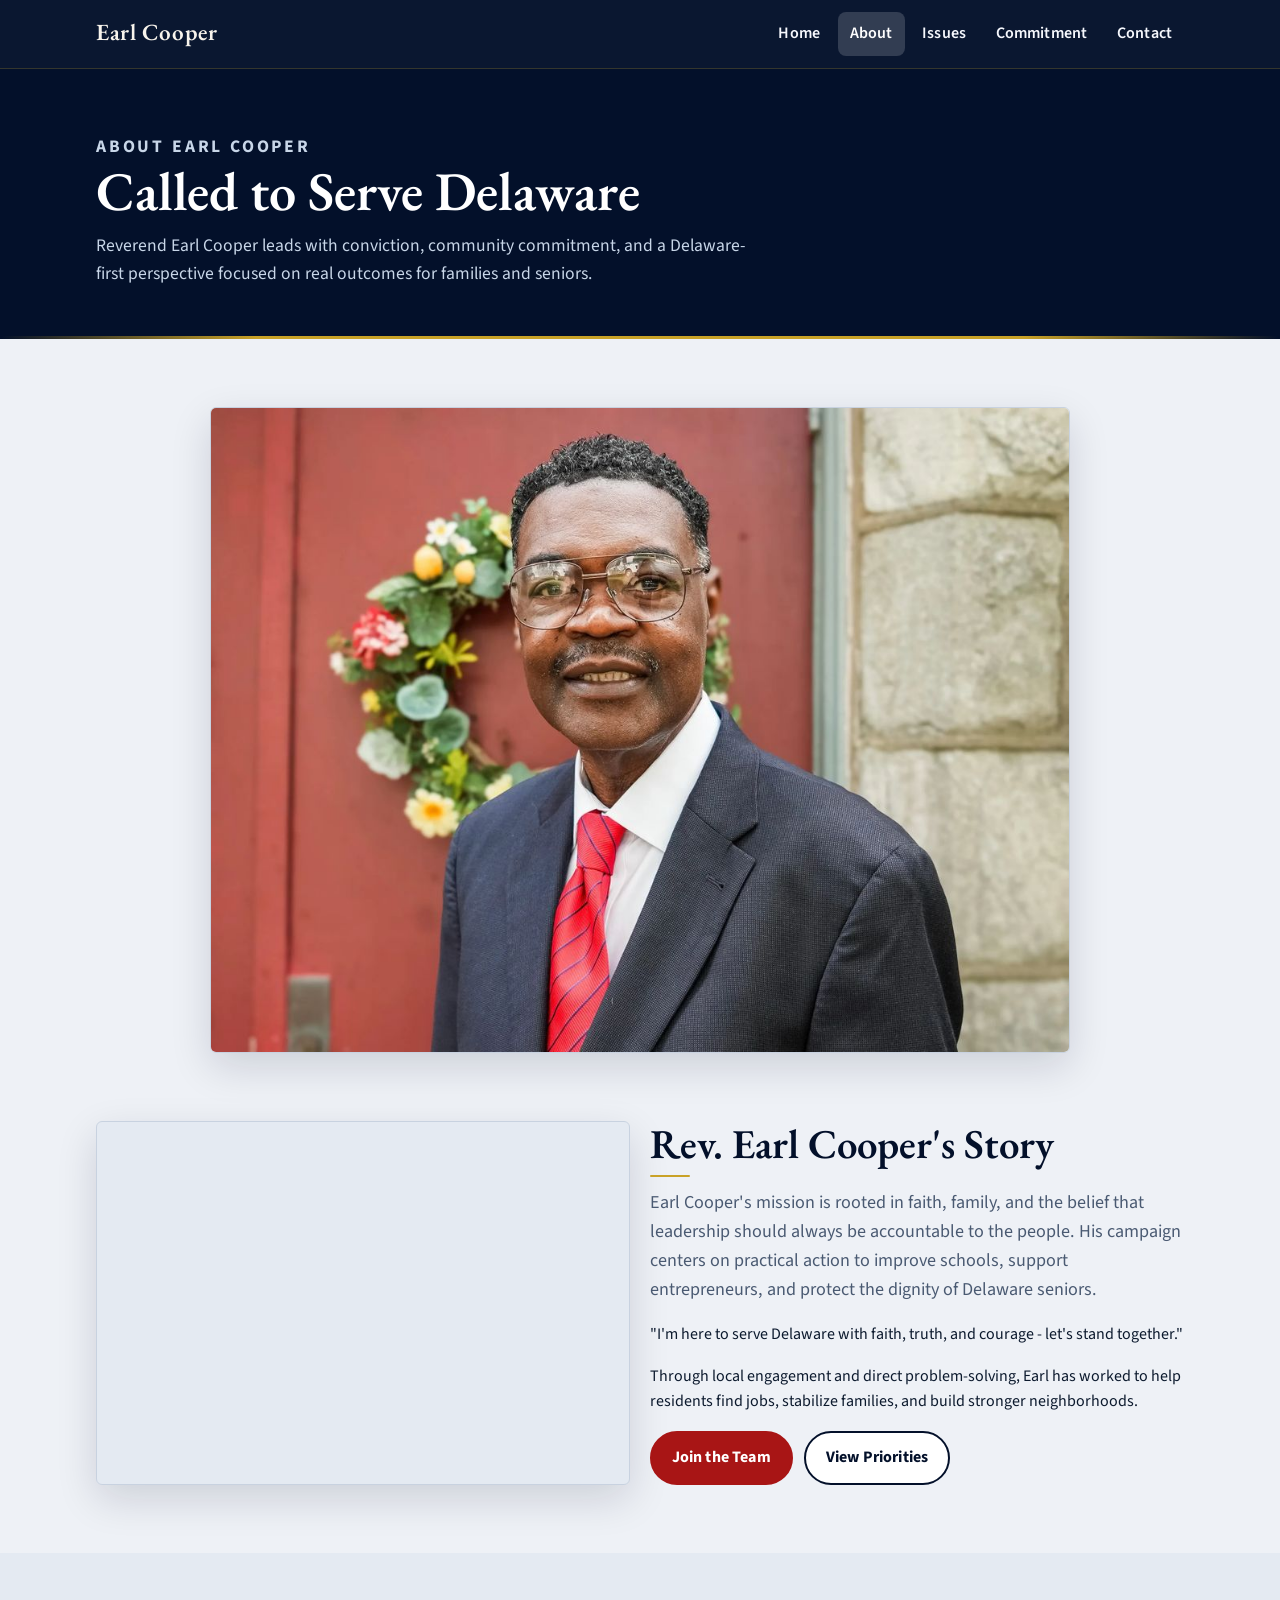
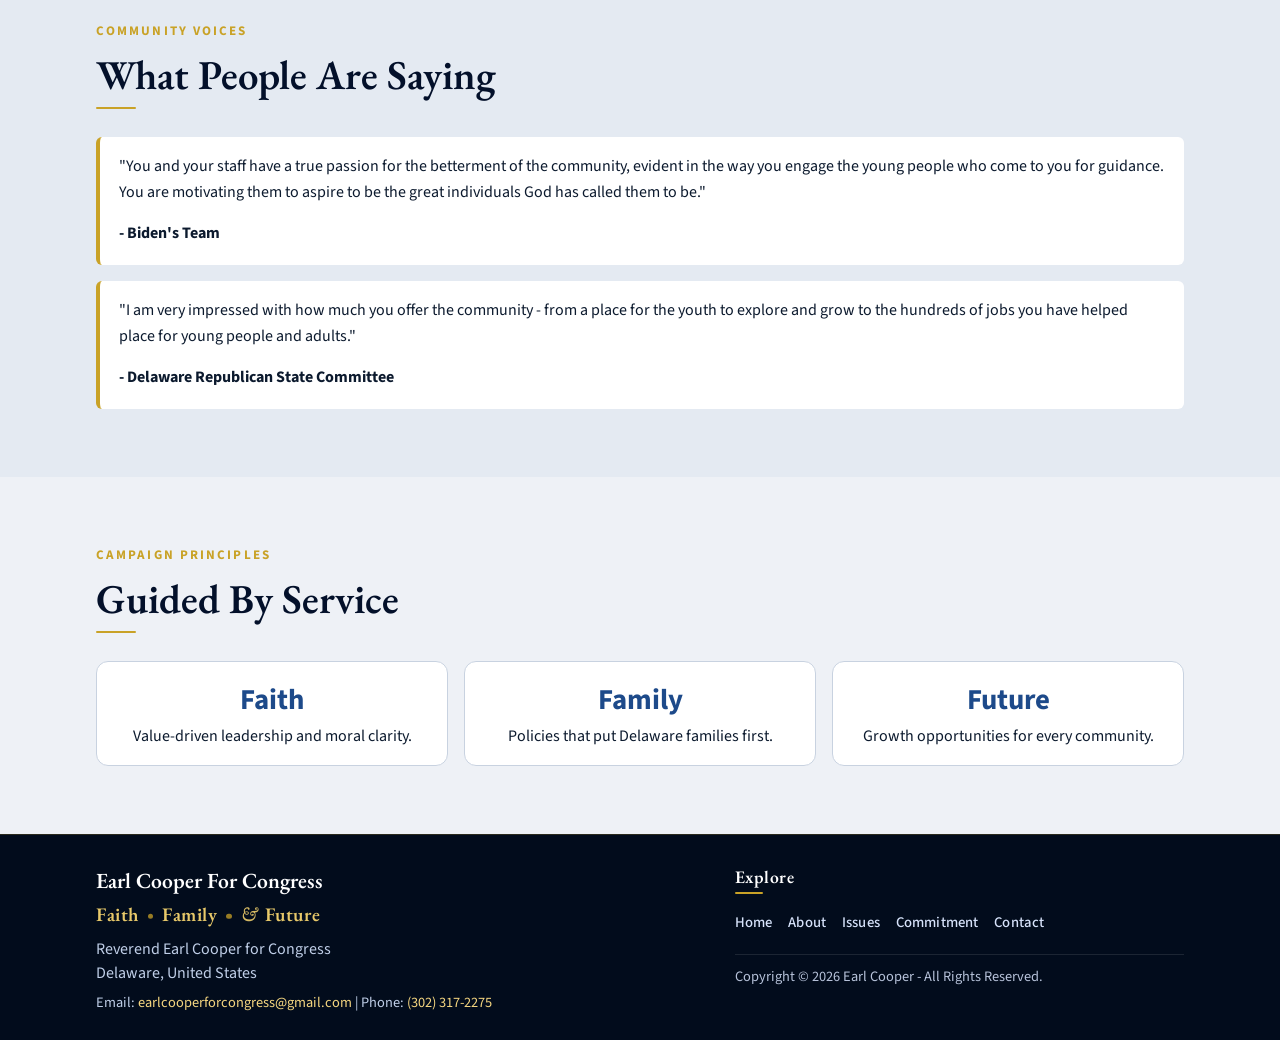
==== commit f24ea4a8: "feat: add page entrance and scroll-reveal motion Introduce hero and section animations sitewide, wit" ====
--- a/about.html
+++ b/about.html
@@ -8,7 +8,8 @@
     <link rel="preconnect" href="https://fonts.googleapis.com">
     <link rel="preconnect" href="https://fonts.gstatic.com" crossorigin>
     <link href="https://fonts.googleapis.com/css2?family=EB+Garamond:ital,wght@0,500;0,600;0,700;1,500&family=Source+Sans+3:wght@400;600;700&display=swap" rel="stylesheet">
-    <link rel="stylesheet" href="assets/css/main.css?v=20260718heritage">
+    <link rel="stylesheet" href="assets/css/main.css?v=20260719motionfix">
+    <script>document.documentElement.classList.add("js-motion");</script>
   </head>
   <body>
     <a class="skip-link" href="#main-content">Skip to content</a>
@@ -29,7 +30,7 @@
     </header>
 
     <main id="main-content">
-      <section class="page-hero">
+      <section class="page-hero" data-hero-motion>
         <div class="container">
           <p class="eyebrow eyebrow-on-dark">About Earl Cooper</p>
           <h1>Called to Serve Delaware</h1>
@@ -148,6 +149,6 @@
         </div>
       </div>
     </footer>
-    <script src="assets/js/main.js?v=20260718heritage"></script>
+    <script src="assets/js/main.js?v=20260719motionfix"></script>
   </body>
 </html>
--- a/assets/css/main.css
+++ b/assets/css/main.css
@@ -847,6 +847,10 @@
 
 .section-video .section-header h2 {
   color: #ffffff;
+}
+
+.section-video .section-header h2::after {
+  display: none;
 }
 
 .section-video .section-header .eyebrow {
@@ -1551,3 +1555,225 @@
     padding: 3rem 0 2.4rem;
   }
 }
+
+/* -------------------------------------------------------------------------- */
+/* Motion: hero entrance, scroll reveals, soft image lift                     */
+/* -------------------------------------------------------------------------- */
+
+@keyframes hero-rise {
+  from {
+    opacity: 0;
+    transform: translate3d(0, 1.35rem, 0);
+  }
+  to {
+    opacity: 1;
+    transform: translate3d(0, 0, 0);
+  }
+}
+
+@keyframes page-hero-rise {
+  from {
+    opacity: 0;
+    transform: translate3d(0, 1rem, 0);
+  }
+  to {
+    opacity: 1;
+    transform: translate3d(0, 0, 0);
+  }
+}
+
+@keyframes gold-line-draw {
+  from {
+    transform: scaleX(0);
+    opacity: 0;
+  }
+  to {
+    transform: scaleX(1);
+    opacity: 1;
+  }
+}
+
+html.js-motion .video-hero[data-hero-motion]:not(.is-hero-ready) .video-hero-eyebrow,
+html.js-motion .video-hero[data-hero-motion]:not(.is-hero-ready) .video-hero-brand,
+html.js-motion .video-hero[data-hero-motion]:not(.is-hero-ready) .video-hero-tagline,
+html.js-motion .video-hero[data-hero-motion]:not(.is-hero-ready) .video-hero-subtitle,
+html.js-motion .video-hero[data-hero-motion]:not(.is-hero-ready) .video-hero-actions,
+html.js-motion .page-hero[data-hero-motion]:not(.is-hero-ready) .eyebrow,
+html.js-motion .page-hero[data-hero-motion]:not(.is-hero-ready) h1,
+html.js-motion .page-hero[data-hero-motion]:not(.is-hero-ready) p {
+  opacity: 0;
+}
+
+.video-hero.is-hero-ready .video-hero-eyebrow,
+.video-hero.is-hero-ready .video-hero-brand,
+.video-hero.is-hero-ready .video-hero-tagline,
+.video-hero.is-hero-ready .video-hero-subtitle,
+.video-hero.is-hero-ready .video-hero-actions {
+  animation: hero-rise 0.7s cubic-bezier(0.22, 1, 0.36, 1) both;
+}
+
+.video-hero.is-hero-ready .video-hero-eyebrow {
+  animation-delay: 0.04s;
+}
+
+.video-hero.is-hero-ready .video-hero-brand {
+  animation-delay: 0.1s;
+}
+
+.video-hero.is-hero-ready .video-hero-tagline {
+  animation-delay: 0.18s;
+}
+
+.video-hero.is-hero-ready .video-hero-subtitle {
+  animation-delay: 0.26s;
+}
+
+.video-hero.is-hero-ready .video-hero-actions {
+  animation-delay: 0.34s;
+}
+
+.page-hero.is-hero-ready .eyebrow,
+.page-hero.is-hero-ready h1,
+.page-hero.is-hero-ready p {
+  animation: page-hero-rise 0.55s cubic-bezier(0.22, 1, 0.36, 1) both;
+}
+
+.page-hero.is-hero-ready .eyebrow {
+  animation-delay: 0.02s;
+}
+
+.page-hero.is-hero-ready h1 {
+  animation-delay: 0.08s;
+}
+
+.page-hero.is-hero-ready p {
+  animation-delay: 0.14s;
+}
+
+html.js-motion .page-hero[data-hero-motion]:not(.is-hero-ready)::after,
+html.js-motion .quote-band:not(.is-inview)::before,
+html.js-motion .section-video:not(.is-inview)::before,
+html.js-motion .cta-band:not(.is-inview)::before {
+  transform: scaleX(0);
+  opacity: 0;
+  transform-origin: center;
+}
+
+.page-hero.is-hero-ready::after,
+.quote-band.is-inview::before,
+.section-video.is-inview::before,
+.cta-band.is-inview::before {
+  transform-origin: center;
+  animation: gold-line-draw 0.9s cubic-bezier(0.22, 1, 0.36, 1) forwards;
+}
+
+.page-hero.is-hero-ready::after {
+  animation-delay: 0.18s;
+}
+
+.quote-band.is-inview::before,
+.section-video.is-inview::before,
+.cta-band.is-inview::before {
+  animation-delay: 0.05s;
+}
+
+html.js-motion-armed .reveal:not(.is-visible) {
+  opacity: 0;
+  transform: translate3d(0, 1.4rem, 0);
+  transition: none;
+}
+
+html.js-motion-armed .reveal-scale:not(.is-visible) {
+  transform: translate3d(0, 1rem, 0) scale(0.985);
+}
+
+html.js-motion-armed .reveal.is-visible {
+  opacity: 1;
+  transform: translate3d(0, 0, 0);
+  transition:
+    opacity 0.75s cubic-bezier(0.22, 1, 0.36, 1),
+    transform 0.75s cubic-bezier(0.22, 1, 0.36, 1);
+}
+
+html.js-motion-armed .reveal-scale.is-visible {
+  transform: translate3d(0, 0, 0) scale(1);
+}
+
+html.js-motion-armed .reveal.is-visible.reveal-delay-1 {
+  transition-delay: 0.08s;
+}
+
+html.js-motion-armed .reveal.is-visible.reveal-delay-2 {
+  transition-delay: 0.16s;
+}
+
+html.js-motion-armed .reveal.is-visible.reveal-delay-3 {
+  transition-delay: 0.24s;
+}
+
+html.js-motion-armed .reveal.is-visible.reveal-delay-4 {
+  transition-delay: 0.32s;
+}
+
+@media (hover: hover) and (pointer: fine) and (prefers-reduced-motion: no-preference) {
+  .image-panel img,
+  .about-photo img {
+    transition: transform 0.7s cubic-bezier(0.22, 1, 0.36, 1);
+  }
+
+  .image-panel:hover img,
+  .about-photo:hover img {
+    transform: scale(1.03);
+  }
+}
+
+@media (prefers-reduced-motion: reduce) {
+  html.js-motion .video-hero[data-hero-motion]:not(.is-hero-ready) .video-hero-eyebrow,
+  html.js-motion .video-hero[data-hero-motion]:not(.is-hero-ready) .video-hero-brand,
+  html.js-motion .video-hero[data-hero-motion]:not(.is-hero-ready) .video-hero-tagline,
+  html.js-motion .video-hero[data-hero-motion]:not(.is-hero-ready) .video-hero-subtitle,
+  html.js-motion .video-hero[data-hero-motion]:not(.is-hero-ready) .video-hero-actions,
+  html.js-motion .page-hero[data-hero-motion]:not(.is-hero-ready) .eyebrow,
+  html.js-motion .page-hero[data-hero-motion]:not(.is-hero-ready) h1,
+  html.js-motion .page-hero[data-hero-motion]:not(.is-hero-ready) p,
+  html.js-motion-armed .reveal:not(.is-visible),
+  html.js-motion-armed .reveal-scale:not(.is-visible),
+  .reveal,
+  .reveal-scale {
+    opacity: 1;
+    transform: none;
+    animation: none;
+    transition: none;
+  }
+
+  .video-hero.is-hero-ready .video-hero-eyebrow,
+  .video-hero.is-hero-ready .video-hero-brand,
+  .video-hero.is-hero-ready .video-hero-tagline,
+  .video-hero.is-hero-ready .video-hero-subtitle,
+  .video-hero.is-hero-ready .video-hero-actions,
+  .page-hero.is-hero-ready .eyebrow,
+  .page-hero.is-hero-ready h1,
+  .page-hero.is-hero-ready p,
+  .page-hero.is-hero-ready::after,
+  .quote-band.is-inview::before,
+  .section-video.is-inview::before,
+  .cta-band.is-inview::before,
+  html.js-motion .page-hero[data-hero-motion]:not(.is-hero-ready)::after,
+  html.js-motion .quote-band:not(.is-inview)::before,
+  html.js-motion .section-video:not(.is-inview)::before,
+  html.js-motion .cta-band:not(.is-inview)::before {
+    animation: none;
+    opacity: 1;
+    transform: none;
+  }
+
+  .image-panel img,
+  .about-photo img {
+    transition: none;
+  }
+
+  .image-panel:hover img,
+  .about-photo:hover img {
+    transform: none;
+  }
+}
